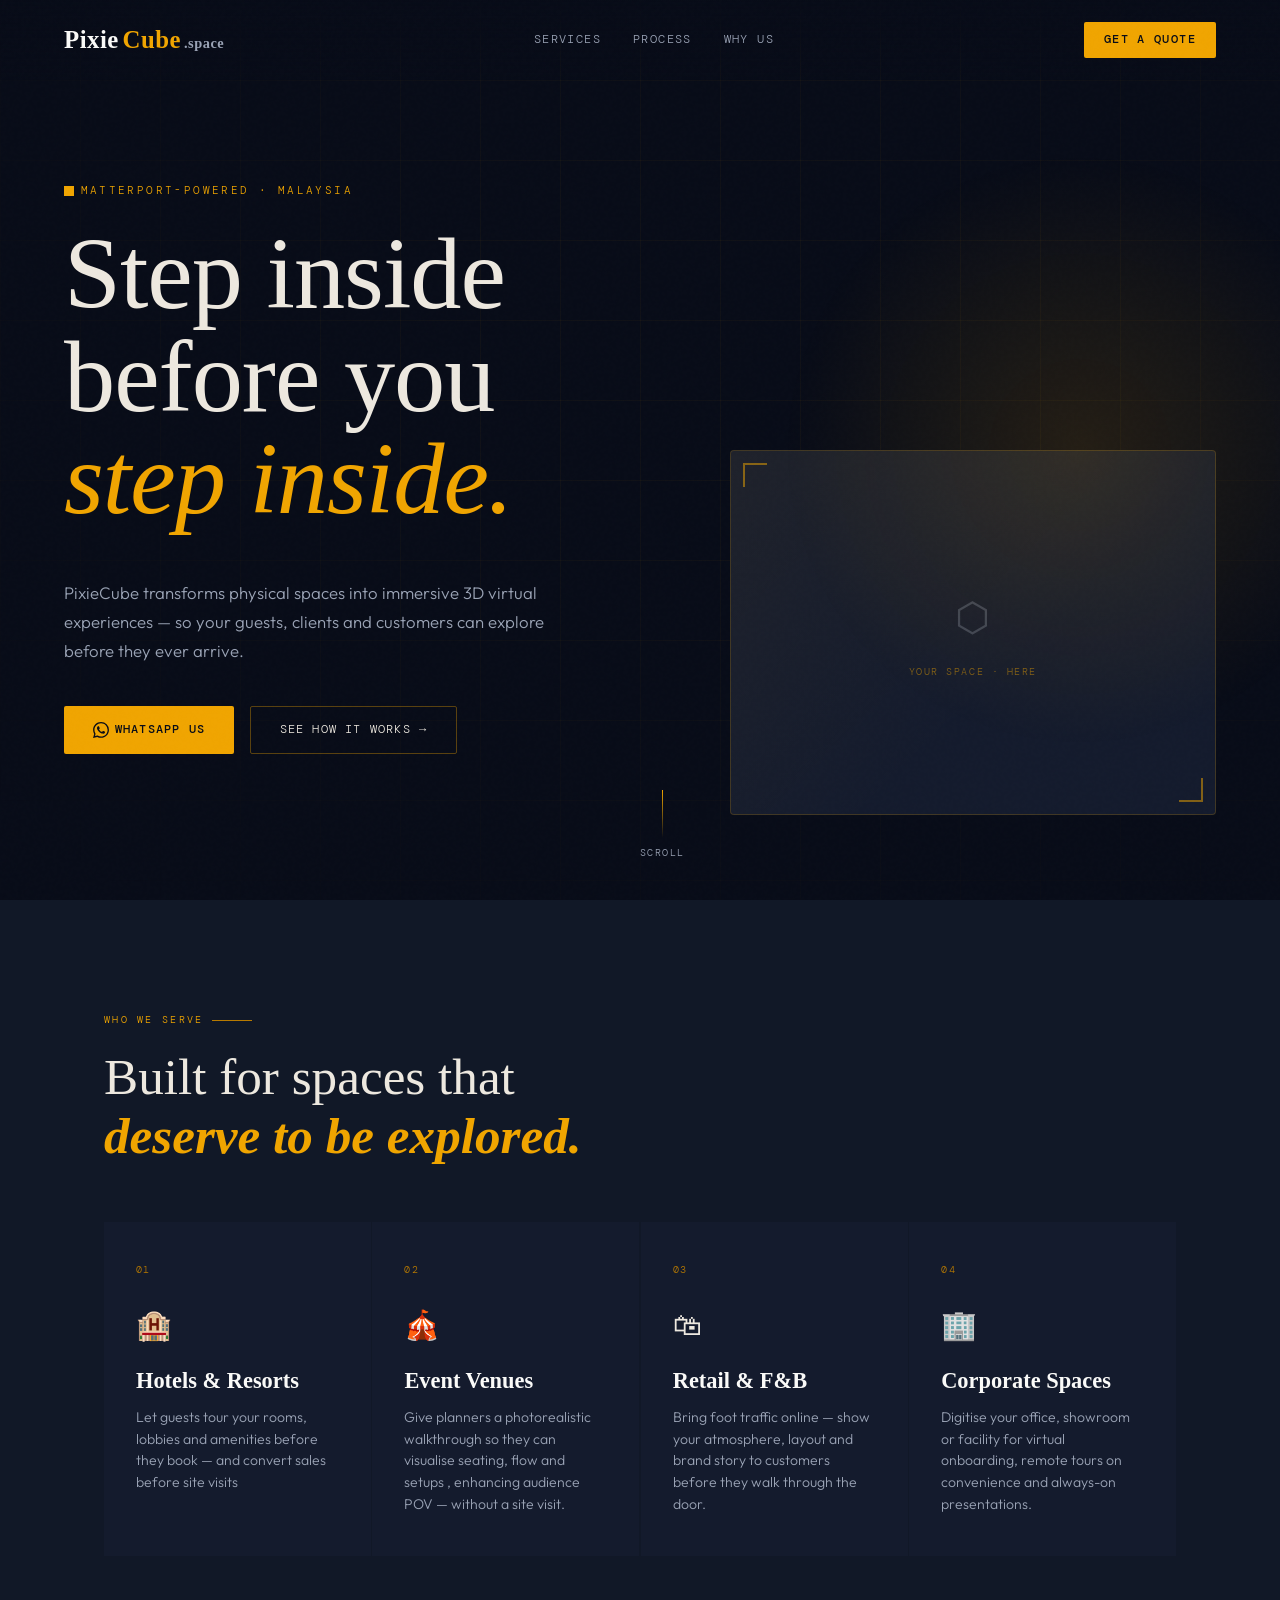
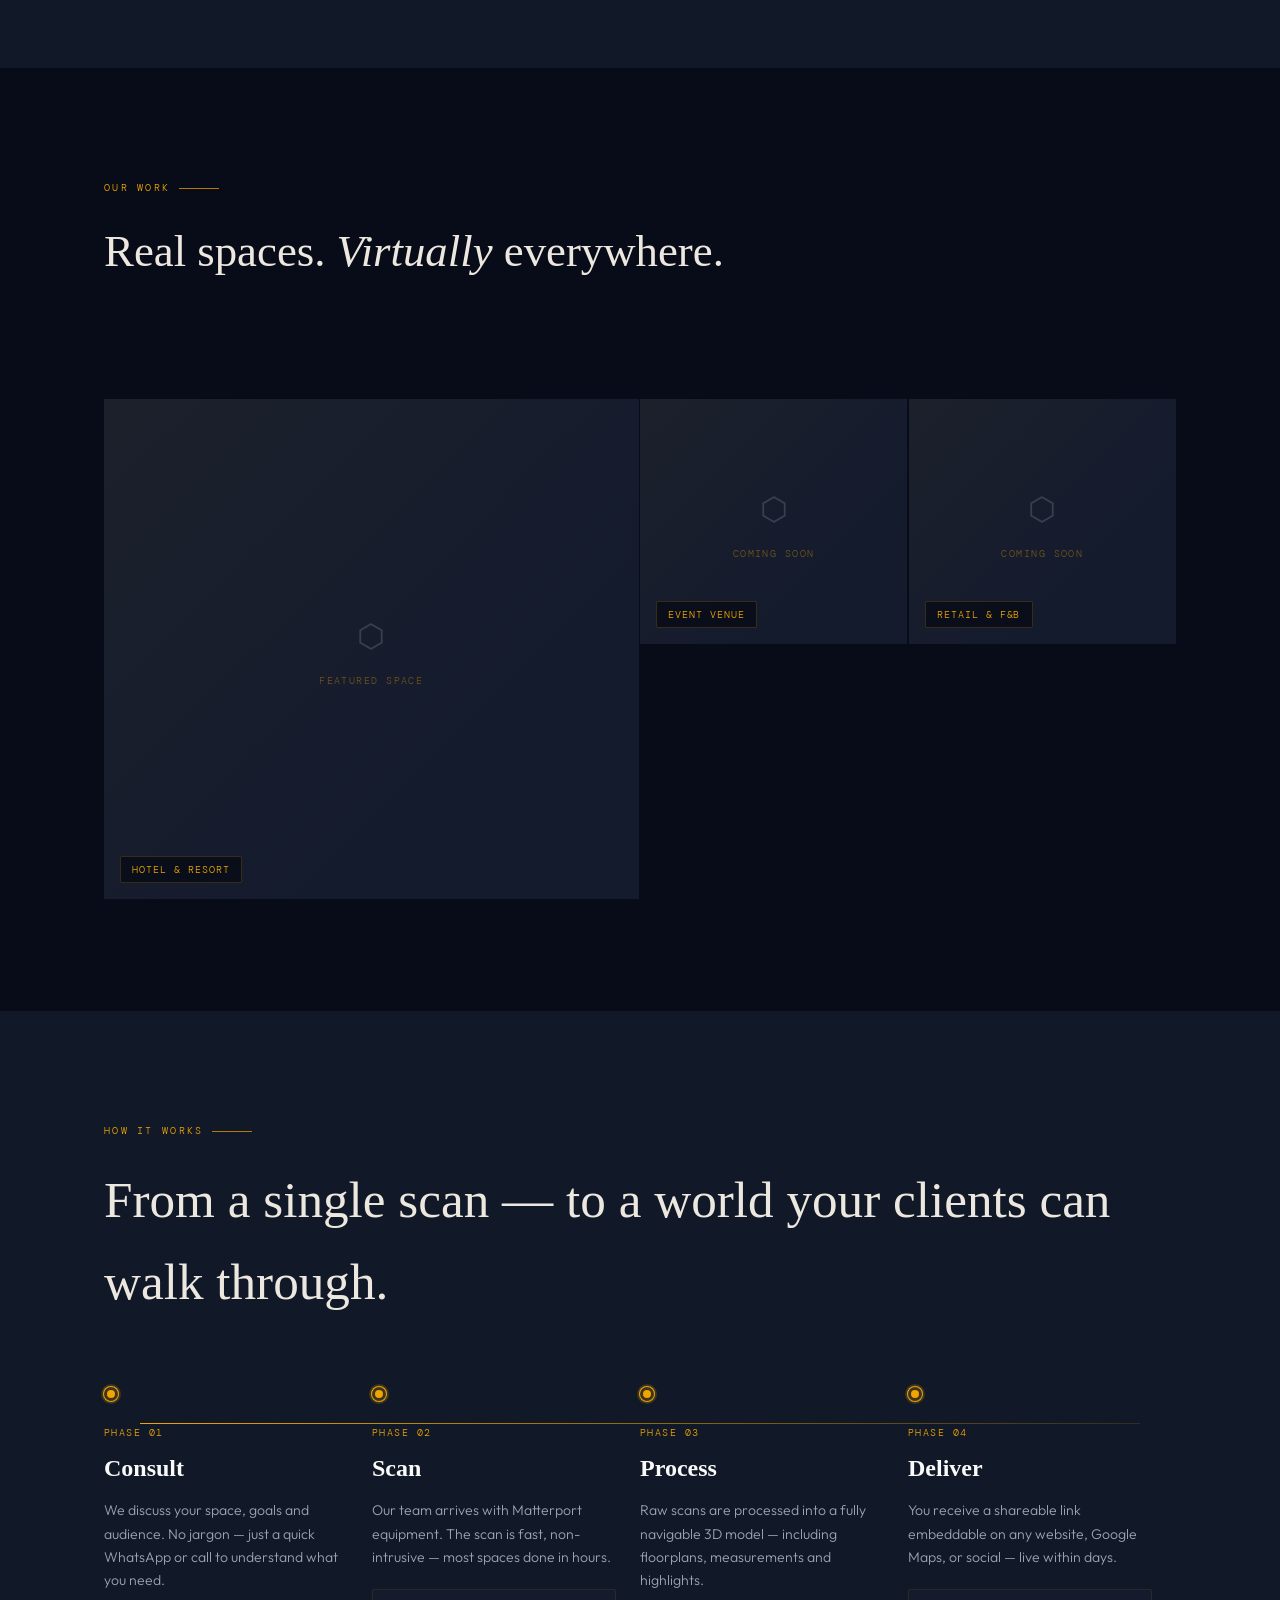
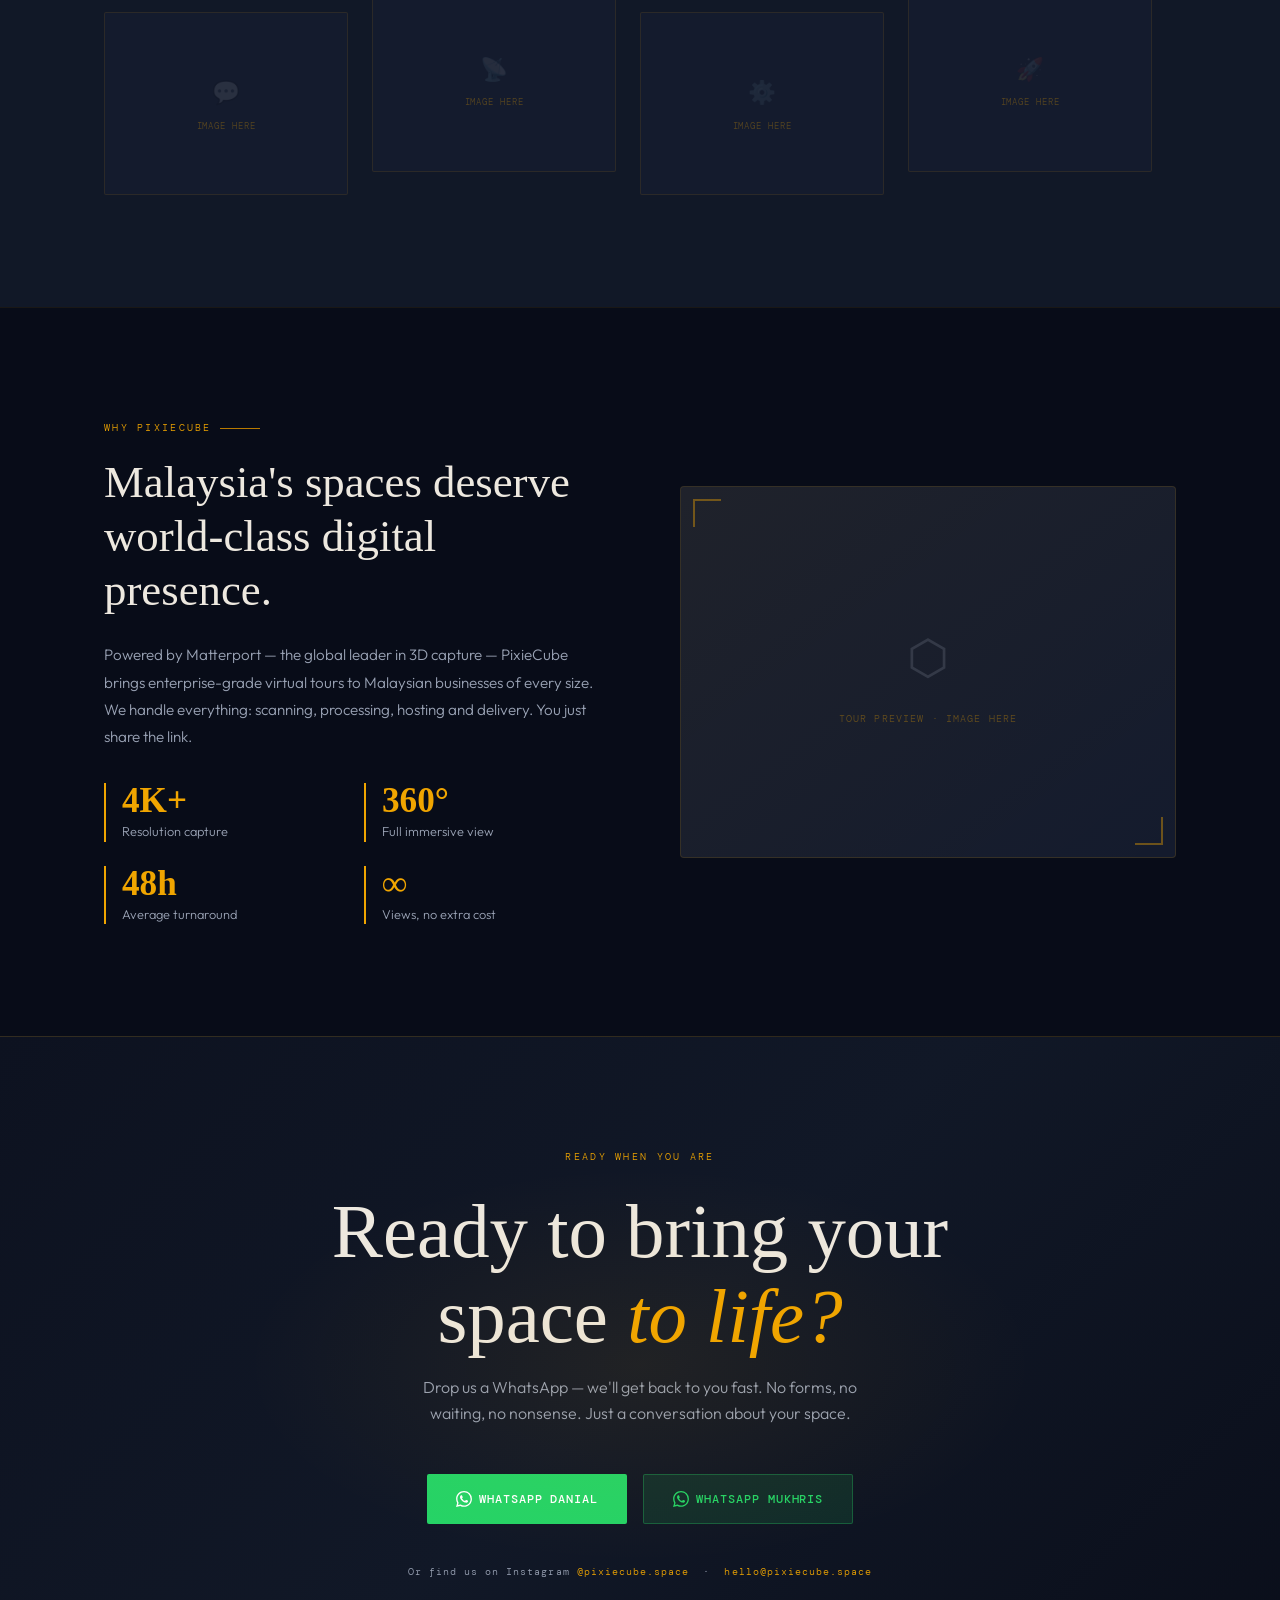
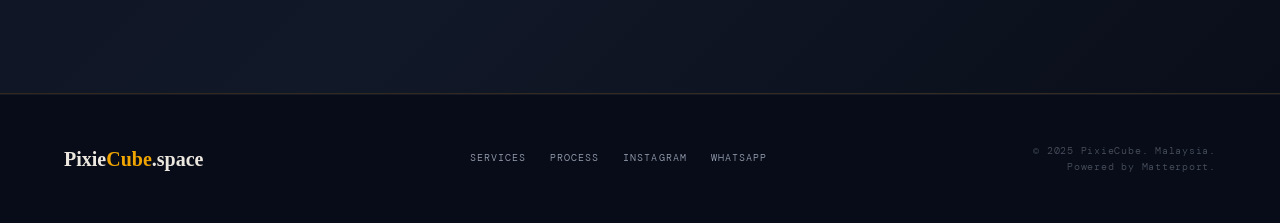
==== index.html @ c03a4491 "Update index.html" ====
<!DOCTYPE html>
<html lang="en">
<head>
  <meta charset="UTF-8" />
  <meta name="viewport" content="width=device-width, initial-scale=1.0" />
  <title>PixieCube — Immersive 3D Virtual Tours Malaysia</title>
  <meta name="description" content="PixieCube brings your space to life with Matterport-powered 3D virtual tours in Malaysia. Serving hotels, event venues, retail, F&B and corporate spaces. Book a scan today." />
  <meta name="keywords" content="3D virtual tour Malaysia, Matterport Malaysia, virtual tour Kuala Lumpur, hotel virtual tour Malaysia, 360 virtual tour Malaysia, immersive space tour, event venue 3D walkthrough, Matterport scanning service Malaysia, digital twin Malaysia" />
  <meta property="og:title" content="PixieCube — Immersive 3D Virtual Tours Malaysia" />
  <meta property="og:description" content="Step inside before you step inside. Matterport-powered 3D virtual tours for hotels, venues, retail and corporate spaces across Malaysia." />
  <meta property="og:url" content="https://www.pixiecube.space" />
  <meta property="og:type" content="website" />
  <link rel="canonical" href="https://www.pixiecube.space" />

  <link rel="preconnect" href="https://fonts.googleapis.com" />
  <link rel="preconnect" href="https://fonts.gstatic.com" crossorigin />
  <link href="https://fonts.googleapis.com/css2?family=Cormorant+Garant:ital,wght@0,300;0,400;0,600;1,300;1,400&family=DM+Mono:wght@300;400;500&family=Outfit:wght@300;400;500;600&display=swap" rel="stylesheet" />

  <style>
    /* ── TOKENS ─────────────────────────────────────────────────── */
    :root {
      --navy:      #080C18;
      --navy-mid:  #111827;
      --navy-card: #141B2D;
      --navy-edge: #1C2640;
      --amber:     #F0A500;
      --amber-dim: #B87A00;
      --amber-glow:#F0A50033;
      --cream:     #EDE8DF;
      --mist:      #9AA3B5;
      --white:     #FAFAF8;

      --ff-display: 'Cormorant Garant', Georgia, serif;
      --ff-mono:    'DM Mono', 'Courier New', monospace;
      --ff-body:    'Outfit', sans-serif;

      --ease-out-expo: cubic-bezier(0.16, 1, 0.3, 1);
    }

    /* ── RESET ───────────────────────────────────────────────────── */
    *, *::before, *::after { box-sizing: border-box; margin: 0; padding: 0; }
    html { scroll-behavior: smooth; }
    body {
      background: var(--navy);
      color: var(--cream);
      font-family: var(--ff-body);
      font-weight: 300;
      line-height: 1.6;
      overflow-x: hidden;
    }
    a { color: inherit; text-decoration: none; }
    img { display: block; max-width: 100%; }

    /* ── NOISE TEXTURE OVERLAY ───────────────────────────────────── */
    body::before {
      content: '';
      position: fixed;
      inset: 0;
      background-image: url("data:image/svg+xml,%3Csvg viewBox='0 0 256 256' xmlns='http://www.w3.org/2000/svg'%3E%3Cfilter id='noise'%3E%3CfeTurbulence type='fractalNoise' baseFrequency='0.9' numOctaves='4' stitchTiles='stitch'/%3E%3C/filter%3E%3Crect width='100%25' height='100%25' filter='url(%23noise)' opacity='0.03'/%3E%3C/svg%3E");
      pointer-events: none;
      z-index: 1000;
      opacity: 0.4;
    }

    /* ── NAV ─────────────────────────────────────────────────────── */
    nav {
      position: fixed;
      top: 0; left: 0; right: 0;
      z-index: 900;
      display: flex;
      align-items: center;
      justify-content: space-between;
      padding: 1.25rem 5vw;
      background: linear-gradient(to bottom, rgba(8,12,24,0.95) 0%, rgba(8,12,24,0) 100%);
      backdrop-filter: blur(0px);
      animation: navSlide 0.8s var(--ease-out-expo) both;
    }
    @keyframes navSlide {
      from { opacity: 0; transform: translateY(-16px); }
      to   { opacity: 1; transform: translateY(0); }
    }

    .logo {
      display: flex;
      align-items: baseline;
      gap: 0.15em;
      font-family: var(--ff-display);
      font-size: 1.55rem;
      font-weight: 600;
      letter-spacing: 0.02em;
    }
    .logo-pixie { color: var(--white); }
    .logo-cube  { color: var(--amber); }
    .logo-dot   { color: var(--mist); font-size: 0.9rem; margin-left: -0.05em; }

    .nav-links {
      display: flex;
      gap: 2rem;
      list-style: none;
      font-family: var(--ff-mono);
      font-size: 0.72rem;
      letter-spacing: 0.12em;
      text-transform: uppercase;
      color: var(--mist);
    }
    .nav-links a:hover { color: var(--amber); transition: color 0.2s; }
    .nav-cta {
      font-family: var(--ff-mono);
      font-size: 0.72rem;
      letter-spacing: 0.12em;
      text-transform: uppercase;
      background: var(--amber);
      color: var(--navy);
      padding: 0.55rem 1.25rem;
      border-radius: 2px;
      font-weight: 500;
      transition: background 0.2s, transform 0.15s;
    }
    .nav-cta:hover { background: var(--white); transform: translateY(-1px); }

    /* ── HERO ────────────────────────────────────────────────────── */
    .hero {
      min-height: 100svh;
      display: flex;
      flex-direction: column;
      justify-content: center;
      align-items: flex-start;
      padding: 12vh 5vw 8vh;
      position: relative;
      overflow: hidden;
    }

    /* geometric grid background */
    .hero::before {
      content: '';
      position: absolute;
      inset: 0;
      background-image:
        linear-gradient(rgba(240,165,0,0.04) 1px, transparent 1px),
        linear-gradient(90deg, rgba(240,165,0,0.04) 1px, transparent 1px);
      background-size: 80px 80px;
      mask-image: radial-gradient(ellipse 80% 80% at 60% 40%, black 30%, transparent 100%);
    }

    /* glowing orb */
    .hero::after {
      content: '';
      position: absolute;
      width: 600px; height: 600px;
      right: -100px; top: 50%;
      transform: translateY(-50%);
      background: radial-gradient(circle, rgba(240,165,0,0.12) 0%, transparent 70%);
      pointer-events: none;
    }

    .hero-eyebrow {
      font-family: var(--ff-mono);
      font-size: 0.68rem;
      letter-spacing: 0.22em;
      text-transform: uppercase;
      color: var(--amber);
      margin-bottom: 1.5rem;
      animation: fadeUp 0.9s 0.1s var(--ease-out-expo) both;
    }

    /* 3D rotating cube accent beside eyebrow */
    .cube-icon {
      display: inline-block;
      width: 10px; height: 10px;
      background: var(--amber);
      margin-right: 0.6em;
      animation: cubeRotate 6s linear infinite;
      transform-style: preserve-3d;
      vertical-align: middle;
    }
    @keyframes cubeRotate {
      0%   { transform: rotate(0deg) skew(0deg); }
      25%  { transform: rotate(90deg) skew(5deg); }
      50%  { transform: rotate(180deg) skew(0deg); }
      75%  { transform: rotate(270deg) skew(-5deg); }
      100% { transform: rotate(360deg) skew(0deg); }
    }

    .hero-title {
      font-family: var(--ff-display);
      font-size: clamp(3.2rem, 8vw, 7.5rem);
      font-weight: 300;
      line-height: 1.0;
      letter-spacing: -0.01em;
      max-width: 12ch;
      margin-bottom: 0.15em;
    }
    .hero-title em {
      font-style: italic;
      color: var(--amber);
    }
    .hero-title .line1 { animation: fadeUp 0.9s 0.25s var(--ease-out-expo) both; }
    .hero-title .line2 { animation: fadeUp 0.9s 0.38s var(--ease-out-expo) both; }
    .hero-title .line3 { animation: fadeUp 0.9s 0.5s  var(--ease-out-expo) both; }

    .hero-sub {
      margin-top: 2rem;
      max-width: 480px;
      font-size: 1.05rem;
      color: var(--mist);
      line-height: 1.75;
      animation: fadeUp 0.9s 0.65s var(--ease-out-expo) both;
    }

    .hero-actions {
      margin-top: 2.5rem;
      display: flex;
      gap: 1rem;
      flex-wrap: wrap;
      animation: fadeUp 0.9s 0.8s var(--ease-out-expo) both;
    }

    .btn-primary {
      display: inline-flex;
      align-items: center;
      gap: 0.5em;
      background: var(--amber);
      color: var(--navy);
      font-family: var(--ff-mono);
      font-size: 0.75rem;
      letter-spacing: 0.1em;
      text-transform: uppercase;
      font-weight: 500;
      padding: 0.85rem 1.8rem;
      border-radius: 2px;
      transition: background 0.2s, transform 0.15s, box-shadow 0.2s;
    }
    .btn-primary:hover {
      background: var(--white);
      transform: translateY(-2px);
      box-shadow: 0 8px 24px rgba(240,165,0,0.25);
    }

    .btn-ghost {
      display: inline-flex;
      align-items: center;
      gap: 0.5em;
      border: 1px solid rgba(240,165,0,0.35);
      color: var(--cream);
      font-family: var(--ff-mono);
      font-size: 0.75rem;
      letter-spacing: 0.1em;
      text-transform: uppercase;
      padding: 0.85rem 1.8rem;
      border-radius: 2px;
      transition: border-color 0.2s, color 0.2s, transform 0.15s;
    }
    .btn-ghost:hover {
      border-color: var(--amber);
      color: var(--amber);
      transform: translateY(-2px);
    }

    .hero-scroll-hint {
      position: absolute;
      bottom: 2.5rem; left: 50%;
      transform: translateX(-50%);
      display: flex;
      flex-direction: column;
      align-items: center;
      gap: 0.4rem;
      font-family: var(--ff-mono);
      font-size: 0.6rem;
      letter-spacing: 0.15em;
      text-transform: uppercase;
      color: var(--mist);
      animation: fadeUp 0.9s 1.2s var(--ease-out-expo) both;
    }
    .scroll-line {
      width: 1px;
      height: 48px;
      background: linear-gradient(to bottom, var(--amber), transparent);
      animation: scrollPulse 2s 1.5s ease-in-out infinite;
    }
    @keyframes scrollPulse {
      0%, 100% { opacity: 0.4; transform: scaleY(1); }
      50%       { opacity: 1;   transform: scaleY(0.6); }
    }

    @keyframes fadeUp {
      from { opacity: 0; transform: translateY(24px); }
      to   { opacity: 1; transform: translateY(0); }
    }

    /* ── IMAGE PLACEHOLDER BLOCK ─────────────────────────────────── */
    .hero-visual {
      position: absolute;
      right: 5vw;
      top: 50%;
      transform: translateY(-50%);
      width: clamp(280px, 38vw, 560px);
      aspect-ratio: 4/3;
      animation: fadeUp 1s 0.6s var(--ease-out-expo) both;
    }
    .img-frame {
      width: 100%;
      height: 100%;
      border: 1px solid rgba(240,165,0,0.2);
      border-radius: 4px;
      background: var(--navy-card);
      display: flex;
      flex-direction: column;
      align-items: center;
      justify-content: center;
      gap: 1rem;
      color: var(--mist);
      position: relative;
      overflow: hidden;
    }
    .img-frame::before {
      content: '';
      position: absolute;
      inset: 0;
      background: linear-gradient(135deg, rgba(240,165,0,0.05) 0%, transparent 60%);
    }
    .img-frame-label {
      font-family: var(--ff-mono);
      font-size: 0.65rem;
      letter-spacing: 0.15em;
      text-transform: uppercase;
      color: rgba(240,165,0,0.5);
    }
    .img-frame-icon {
      font-size: 2.5rem;
      opacity: 0.3;
    }
    /* animated corner brackets */
    .img-frame::after {
      content: '';
      position: absolute;
      top: 12px; left: 12px;
      width: 24px; height: 24px;
      border-top: 2px solid var(--amber);
      border-left: 2px solid var(--amber);
      opacity: 0.5;
    }
    .img-frame-br {
      position: absolute;
      bottom: 12px; right: 12px;
      width: 24px; height: 24px;
      border-bottom: 2px solid var(--amber);
      border-right: 2px solid var(--amber);
      opacity: 0.5;
    }

    /* ── SECTION SHARED ──────────────────────────────────────────── */
    section { position: relative; }
    .section-inner {
      max-width: 1200px;
      margin: 0 auto;
      padding: 7rem 5vw;
    }
    .eyebrow {
      font-family: var(--ff-mono);
      font-size: 0.65rem;
      letter-spacing: 0.22em;
      text-transform: uppercase;
      color: var(--amber);
      margin-bottom: 1.2rem;
      display: flex;
      align-items: center;
      gap: 0.8em;
    }
    .eyebrow::after {
      content: '';
      display: block;
      width: 40px;
      height: 1px;
      background: var(--amber-dim);
    }

    /* ── WHO WE SERVE ────────────────────────────────────────────── */
    .serve { background: var(--navy-mid); }
    .serve-title {
      font-family: var(--ff-display);
      font-size: clamp(2rem, 4vw, 3.5rem);
      font-weight: 300;
      line-height: 1.15;
      max-width: 22ch;
      margin-bottom: 3.5rem;
    }
    .serve-title strong {
      font-weight: 600;
      font-style: italic;
      color: var(--amber);
    }

    .serve-grid {
      display: grid;
      grid-template-columns: repeat(auto-fit, minmax(240px, 1fr));
      gap: 1.5px;
    }

    .serve-card {
      background: var(--navy-card);
      padding: 2.5rem 2rem;
      position: relative;
      overflow: hidden;
      transition: background 0.3s;
      cursor: default;
    }
    .serve-card::before {
      content: '';
      position: absolute;
      inset: 0;
      background: linear-gradient(135deg, rgba(240,165,0,0.06) 0%, transparent 50%);
      opacity: 0;
      transition: opacity 0.3s;
    }
    .serve-card:hover::before { opacity: 1; }
    .serve-card:hover { background: var(--navy-edge); }

    /* amber left border on hover */
    .serve-card::after {
      content: '';
      position: absolute;
      top: 0; left: 0;
      width: 2px; height: 0;
      background: var(--amber);
      transition: height 0.4s var(--ease-out-expo);
    }
    .serve-card:hover::after { height: 100%; }

    .serve-card-num {
      font-family: var(--ff-mono);
      font-size: 0.6rem;
      letter-spacing: 0.15em;
      color: var(--amber-dim);
      margin-bottom: 1.5rem;
    }
    .serve-card-icon {
      font-size: 1.8rem;
      margin-bottom: 1rem;
      display: block;
    }
    .serve-card-title {
      font-family: var(--ff-display);
      font-size: 1.4rem;
      font-weight: 600;
      color: var(--white);
      margin-bottom: 0.5rem;
    }
    .serve-card-line {
      font-size: 0.88rem;
      color: var(--mist);
      line-height: 1.55;
    }

    /* ── IMAGE SHOWCASE STRIP ────────────────────────────────────── */
    .showcase {
      background: var(--navy);
      overflow: hidden;
    }
    .showcase .section-inner { padding-bottom: 4rem; }
    .showcase-title {
      font-family: var(--ff-display);
      font-size: clamp(1.8rem, 3.5vw, 3rem);
      font-weight: 300;
      max-width: 28ch;
      margin-bottom: 3rem;
    }
    .showcase-grid {
      display: grid;
      grid-template-columns: 2fr 1fr 1fr;
      grid-template-rows: auto auto;
      gap: 1.5px;
    }
    .showcase-cell {
      background: var(--navy-card);
      position: relative;
      overflow: hidden;
    }
    .showcase-cell:first-child {
      grid-row: span 2;
      min-height: 500px;
    }
    .showcase-cell:not(:first-child) {
      min-height: 245px;
    }
    .showcase-img-placeholder {
      width: 100%; height: 100%;
      display: flex;
      flex-direction: column;
      align-items: center;
      justify-content: center;
      gap: 0.75rem;
      color: var(--mist);
      position: relative;
    }
    .showcase-img-placeholder::before {
      content: '';
      position: absolute;
      inset: 0;
      background: linear-gradient(135deg, rgba(240,165,0,0.04) 0%, transparent 70%);
    }
    .sip-icon { font-size: 2rem; opacity: 0.25; }
    .sip-label {
      font-family: var(--ff-mono);
      font-size: 0.6rem;
      letter-spacing: 0.15em;
      text-transform: uppercase;
      color: rgba(240,165,0,0.4);
    }
    .sip-badge {
      position: absolute;
      bottom: 1rem; left: 1rem;
      background: rgba(8,12,24,0.85);
      border: 1px solid rgba(240,165,0,0.2);
      padding: 0.3rem 0.7rem;
      font-family: var(--ff-mono);
      font-size: 0.6rem;
      letter-spacing: 0.1em;
      text-transform: uppercase;
      color: var(--amber);
      border-radius: 2px;
    }

    /* ── PROCESS ─────────────────────────────────────────────────── */
    .process { background: var(--navy-mid); }
    .process-title {
      font-family: var(--ff-display);
      font-size: clamp(2rem, 4vw, 3.2rem);
      font-weight: 300;
      margin-bottom: 4rem;
    }

    .process-track {
      position: relative;
      display: grid;
      grid-template-columns: repeat(4, 1fr);
      gap: 0;
    }

    /* connecting line */
    .process-track::before {
      content: '';
      position: absolute;
      top: 36px; left: 36px;
      right: 36px;
      height: 1px;
      background: linear-gradient(to right, var(--amber), rgba(240,165,0,0.15));
    }

    .process-step {
      padding: 0 1.5rem 0 0;
      position: relative;
    }

    .step-dot {
      width: 14px; height: 14px;
      border-radius: 50%;
      background: var(--amber);
      border: 3px solid var(--navy-mid);
      box-shadow: 0 0 0 1px var(--amber);
      margin-bottom: 1.5rem;
      position: relative;
      z-index: 2;
    }
    .step-dot::after {
      content: '';
      position: absolute;
      inset: -6px;
      border-radius: 50%;
      background: var(--amber-glow);
      animation: dotPulse 3s ease-in-out infinite;
    }
    @keyframes dotPulse {
      0%, 100% { transform: scale(1); opacity: 0.6; }
      50%       { transform: scale(1.5); opacity: 0; }
    }

    /* stagger the pulse */
    .process-step:nth-child(2) .step-dot::after { animation-delay: 0.75s; }
    .process-step:nth-child(3) .step-dot::after { animation-delay: 1.5s; }
    .process-step:nth-child(4) .step-dot::after { animation-delay: 2.25s; }

    .step-phase {
      font-family: var(--ff-mono);
      font-size: 0.62rem;
      letter-spacing: 0.15em;
      text-transform: uppercase;
      color: var(--amber);
      margin-bottom: 0.5rem;
    }
    .step-name {
      font-family: var(--ff-display);
      font-size: 1.5rem;
      font-weight: 600;
      color: var(--white);
      margin-bottom: 0.75rem;
    }
    .step-desc {
      font-size: 0.88rem;
      color: var(--mist);
      line-height: 1.65;
    }
    .step-img {
      margin-top: 1.25rem;
      aspect-ratio: 4/3;
      background: var(--navy-card);
      border: 1px solid rgba(240,165,0,0.1);
      border-radius: 2px;
      display: flex;
      align-items: center;
      justify-content: center;
      flex-direction: column;
      gap: 0.5rem;
      color: rgba(240,165,0,0.3);
      font-family: var(--ff-mono);
      font-size: 0.55rem;
      letter-spacing: 0.1em;
      text-transform: uppercase;
    }

    /* ── WHY MATTERPORT ──────────────────────────────────────────── */
    .why {
      background: var(--navy);
      border-top: 1px solid rgba(240,165,0,0.08);
    }
    .why-grid {
      display: grid;
      grid-template-columns: 1fr 1fr;
      gap: 5rem;
      align-items: center;
    }
    .why-copy {}
    .why-title {
      font-family: var(--ff-display);
      font-size: clamp(1.8rem, 3.5vw, 3rem);
      font-weight: 300;
      line-height: 1.2;
      margin-bottom: 1.5rem;
    }
    .why-body {
      color: var(--mist);
      font-size: 0.95rem;
      line-height: 1.8;
      margin-bottom: 2rem;
    }
    .why-stats {
      display: grid;
      grid-template-columns: 1fr 1fr;
      gap: 1.5rem;
    }
    .stat-card {
      border-left: 2px solid var(--amber);
      padding-left: 1rem;
    }
    .stat-num {
      font-family: var(--ff-display);
      font-size: 2.2rem;
      font-weight: 600;
      color: var(--amber);
      line-height: 1;
    }
    .stat-label {
      font-size: 0.8rem;
      color: var(--mist);
      margin-top: 0.2rem;
    }

    .why-visual {
      aspect-ratio: 4/3;
      background: var(--navy-card);
      border: 1px solid rgba(240,165,0,0.15);
      border-radius: 4px;
      display: flex;
      flex-direction: column;
      align-items: center;
      justify-content: center;
      gap: 1rem;
      color: var(--mist);
      position: relative;
      overflow: hidden;
    }
    .why-visual::before {
      content: '';
      position: absolute;
      inset: 0;
      background: linear-gradient(to bottom right, rgba(240,165,0,0.05), transparent);
    }
    .why-frame-tl, .why-frame-br {
      position: absolute;
      width: 28px; height: 28px;
    }
    .why-frame-tl {
      top: 12px; left: 12px;
      border-top: 2px solid rgba(240,165,0,0.4);
      border-left: 2px solid rgba(240,165,0,0.4);
    }
    .why-frame-br {
      bottom: 12px; right: 12px;
      border-bottom: 2px solid rgba(240,165,0,0.4);
      border-right: 2px solid rgba(240,165,0,0.4);
    }

    /* ── CTA BAND ────────────────────────────────────────────────── */
    .cta-band {
      background: linear-gradient(135deg, #0D1220 0%, #111827 50%, #0A0E1A 100%);
      border-top: 1px solid rgba(240,165,0,0.15);
      border-bottom: 1px solid rgba(240,165,0,0.15);
      position: relative;
      overflow: hidden;
    }
    .cta-band::before {
      content: '';
      position: absolute;
      top: 50%; left: 50%;
      transform: translate(-50%, -50%);
      width: 800px; height: 400px;
      background: radial-gradient(ellipse, rgba(240,165,0,0.07) 0%, transparent 70%);
    }
    .cta-band .section-inner {
      display: flex;
      flex-direction: column;
      align-items: center;
      text-align: center;
      padding: 7rem 5vw;
    }
    .cta-eyebrow {
      font-family: var(--ff-mono);
      font-size: 0.65rem;
      letter-spacing: 0.22em;
      text-transform: uppercase;
      color: var(--amber);
      margin-bottom: 1.5rem;
    }
    .cta-title {
      font-family: var(--ff-display);
      font-size: clamp(2.5rem, 6vw, 5.5rem);
      font-weight: 300;
      line-height: 1.1;
      max-width: 18ch;
      margin-bottom: 1rem;
    }
    .cta-title em {
      font-style: italic;
      color: var(--amber);
    }
    .cta-sub {
      color: var(--mist);
      font-size: 1rem;
      margin-bottom: 3rem;
      max-width: 44ch;
    }
    .cta-actions {
      display: flex;
      gap: 1rem;
      flex-wrap: wrap;
      justify-content: center;
      margin-bottom: 2.5rem;
    }
    .btn-wa {
      display: inline-flex;
      align-items: center;
      gap: 0.6em;
      background: #25D366;
      color: #fff;
      font-family: var(--ff-mono);
      font-size: 0.75rem;
      letter-spacing: 0.08em;
      text-transform: uppercase;
      font-weight: 500;
      padding: 0.9rem 1.8rem;
      border-radius: 2px;
      transition: background 0.2s, transform 0.15s, box-shadow 0.2s;
    }
    .btn-wa:hover {
      background: #1ebe5b;
      transform: translateY(-2px);
      box-shadow: 0 8px 24px rgba(37,211,102,0.25);
    }
    .btn-wa-secondary {
      background: rgba(37,211,102,0.12);
      color: #25D366;
      border: 1px solid rgba(37,211,102,0.3);
    }
    .btn-wa-secondary:hover {
      background: rgba(37,211,102,0.2);
      box-shadow: 0 8px 24px rgba(37,211,102,0.12);
    }
    .wa-icon {
      width: 16px; height: 16px;
      flex-shrink: 0;
    }

    .cta-alt {
      font-family: var(--ff-mono);
      font-size: 0.65rem;
      letter-spacing: 0.1em;
      color: var(--mist);
    }
    .cta-alt a { color: var(--amber); transition: color 0.2s; }
    .cta-alt a:hover { color: var(--white); }

    /* ── FOOTER ──────────────────────────────────────────────────── */
    footer {
      background: var(--navy);
      padding: 3rem 5vw;
      border-top: 1px solid rgba(255,255,255,0.06);
    }
    .footer-inner {
      max-width: 1200px;
      margin: 0 auto;
      display: flex;
      align-items: center;
      justify-content: space-between;
      gap: 2rem;
      flex-wrap: wrap;
    }
    .footer-logo {
      font-family: var(--ff-display);
      font-size: 1.25rem;
      font-weight: 600;
    }
    .footer-logo span { color: var(--amber); }
    .footer-links {
      display: flex;
      gap: 1.5rem;
      list-style: none;
      font-family: var(--ff-mono);
      font-size: 0.65rem;
      letter-spacing: 0.1em;
      text-transform: uppercase;
      color: var(--mist);
    }
    .footer-links a:hover { color: var(--amber); transition: color 0.2s; }
    .footer-legal {
      font-family: var(--ff-mono);
      font-size: 0.6rem;
      letter-spacing: 0.08em;
      color: rgba(154,163,181,0.45);
      text-align: right;
    }

    /* ── MOBILE ──────────────────────────────────────────────────── */
    @media (max-width: 900px) {
      .hero-visual { display: none; }
      .nav-links   { display: none; }
      .process-track {
        grid-template-columns: 1fr 1fr;
        grid-template-rows: auto auto;
      }
      .process-track::before { display: none; }
      .why-grid { grid-template-columns: 1fr; gap: 3rem; }
      .why-visual { display: none; }
      .showcase-grid {
        grid-template-columns: 1fr;
      }
      .showcase-cell:first-child { min-height: 280px; grid-row: span 1; }
      .showcase-cell:not(:first-child) { min-height: 200px; }
    }

    @media (max-width: 600px) {
      .process-track { grid-template-columns: 1fr; }
      .cta-title { font-size: 2.4rem; }
      .hero-title { font-size: 3rem; }
      .nav-cta { display: none; }
      .footer-legal { text-align: left; }
    }

    /* ── REDUCED MOTION ──────────────────────────────────────────── */
    @media (prefers-reduced-motion: reduce) {
      *, *::before, *::after { animation: none !important; transition: none !important; }
    }
  </style>
</head>
<body>

  <!-- NAV -->
  <nav aria-label="Main navigation">
    <div class="logo">
      <span class="logo-pixie">Pixie</span><span class="logo-cube">Cube</span><span class="logo-dot">.space</span>
    </div>
    <ul class="nav-links">
      <li><a href="#serve">Services</a></li>
      <li><a href="#process">Process</a></li>
      <li><a href="#why">Why Us</a></li>
    </ul>
    <a href="https://wa.me/60145845034" target="_blank" rel="noopener" class="nav-cta">Get a Quote</a>
  </nav>

  <!-- HERO -->
  <section class="hero" aria-label="Hero">
    <p class="hero-eyebrow"><span class="cube-icon" aria-hidden="true"></span>Matterport-Powered · Malaysia</p>
    <h1 class="hero-title">
      <span class="line1">Step inside</span>
      <span class="line2">before you</span>
      <span class="line3"><em>step inside.</em></span>
    </h1>
    <p class="hero-sub">
      PixieCube transforms physical spaces into immersive 3D virtual experiences — so your guests, clients and customers can explore before they ever arrive.
    </p>
    <div class="hero-actions">
      <a href="https://wa.me/60145845034" target="_blank" rel="noopener" class="btn-primary">
        <svg class="wa-icon" viewBox="0 0 24 24" fill="currentColor"><path d="M17.472 14.382c-.297-.149-1.758-.867-2.03-.967-.273-.099-.471-.148-.67.15-.197.297-.767.966-.94 1.164-.173.199-.347.223-.644.075-.297-.15-1.255-.463-2.39-1.475-.883-.788-1.48-1.761-1.653-2.059-.173-.297-.018-.458.13-.606.134-.133.298-.347.446-.52.149-.174.198-.298.298-.497.099-.198.05-.371-.025-.52-.075-.149-.669-1.612-.916-2.207-.242-.579-.487-.5-.669-.51-.173-.008-.371-.01-.57-.01-.198 0-.52.074-.792.372-.272.297-1.04 1.016-1.04 2.479 0 1.462 1.065 2.875 1.213 3.074.149.198 2.096 3.2 5.077 4.487.709.306 1.262.489 1.694.625.712.227 1.36.195 1.871.118.571-.085 1.758-.719 2.006-1.413.248-.694.248-1.289.173-1.413-.074-.124-.272-.198-.57-.347m-5.421 7.403h-.004a9.87 9.87 0 01-5.031-1.378l-.361-.214-3.741.982.998-3.648-.235-.374a9.86 9.86 0 01-1.51-5.26c.001-5.45 4.436-9.884 9.888-9.884 2.64 0 5.122 1.03 6.988 2.898a9.825 9.825 0 012.893 6.994c-.003 5.45-4.437 9.884-9.885 9.884m8.413-18.297A11.815 11.815 0 0012.05 0C5.495 0 .16 5.335.157 11.892c0 2.096.547 4.142 1.588 5.945L.057 24l6.305-1.654a11.882 11.882 0 005.683 1.448h.005c6.554 0 11.89-5.335 11.893-11.893a11.821 11.821 0 00-3.48-8.413z"/></svg>
        WhatsApp Us
      </a>
      <a href="#process" class="btn-ghost">See How It Works →</a>
    </div>

    <!-- Image placeholder — replace src with actual visual -->
    <div class="hero-visual" aria-label="3D tour preview">
      <div class="img-frame">
        <span class="img-frame-icon" aria-hidden="true">⬡</span>
        <span class="img-frame-label">Your space · here</span>
        <div class="img-frame-br" aria-hidden="true"></div>
      </div>
    </div>

    <div class="hero-scroll-hint" aria-hidden="true">
      <div class="scroll-line"></div>
      <span>scroll</span>
    </div>
  </section>

  <!-- WHO WE SERVE -->
  <section class="serve" id="serve" aria-labelledby="serve-heading">
    <div class="section-inner">
      <p class="eyebrow">Who we serve</p>
      <h2 class="serve-title" id="serve-heading">Built for spaces that <strong>deserve to be explored.</strong></h2>
      <div class="serve-grid" role="list">

        <article class="serve-card" role="listitem">
          <div class="serve-card-num">01</div>
          <span class="serve-card-icon" aria-hidden="true">🏨</span>
          <div class="serve-card-title">Hotels &amp; Resorts</div>
          <p class="serve-card-line">Let guests tour your rooms, lobbies and amenities before they book — and convert sales before site visits</p>
        </article>

        <article class="serve-card" role="listitem">
          <div class="serve-card-num">02</div>
          <span class="serve-card-icon" aria-hidden="true">🎪</span>
          <div class="serve-card-title">Event Venues</div>
          <p class="serve-card-line">Give planners a photorealistic walkthrough so they can visualise seating, flow and setups , enhancing audience POV  — without a site visit.</p>
        </article>

        <article class="serve-card" role="listitem">
          <div class="serve-card-num">03</div>
          <span class="serve-card-icon" aria-hidden="true">🛍</span>
          <div class="serve-card-title">Retail &amp; F&amp;B</div>
          <p class="serve-card-line">Bring foot traffic online — show your atmosphere, layout and brand story to customers before they walk through the door.</p>
        </article>

        <article class="serve-card" role="listitem">
          <div class="serve-card-num">04</div>
          <span class="serve-card-icon" aria-hidden="true">🏢</span>
          <div class="serve-card-title">Corporate Spaces</div>
          <p class="serve-card-line">Digitise your office, showroom or facility for virtual onboarding, remote tours on convenience and always-on presentations.</p>
        </article>

      </div>
    </div>
  </section>

  <!-- SHOWCASE IMAGE GRID -->
  <section class="showcase" aria-label="Portfolio preview">
    <div class="section-inner">
      <p class="eyebrow">Our work</p>
      <h2 class="showcase-title">Real spaces. <em>Virtually</em> everywhere.</h2>
    </div>
    <div class="showcase-grid" style="max-width:1200px; margin: 0 auto 7rem; padding: 0 5vw;">

      <!-- Replace each .showcase-img-placeholder with an <img> tag when ready -->
      <div class="showcase-cell">
        <div class="showcase-img-placeholder">
          <span class="sip-icon" aria-hidden="true">⬡</span>
          <span class="sip-label">Featured space</span>
          <span class="sip-badge">Hotel &amp; Resort</span>
        </div>
      </div>

      <div class="showcase-cell">
        <div class="showcase-img-placeholder">
          <span class="sip-icon" aria-hidden="true">⬡</span>
          <span class="sip-label">Coming soon</span>
          <span class="sip-badge">Event Venue</span>
        </div>
      </div>

      <div class="showcase-cell">
        <div class="showcase-img-placeholder">
          <span class="sip-icon" aria-hidden="true">⬡</span>
          <span class="sip-label">Coming soon</span>
          <span class="sip-badge">Retail &amp; F&amp;B</span>
        </div>
      </div>

    </div>
  </section>

  <!-- PROCESS -->
  <section class="process" id="process" aria-labelledby="process-heading">
    <div class="section-inner">
      <p class="eyebrow">How it works</p>
      <h2 class="process-title" id="process-heading">From a single scan — to a world your clients can walk through.</h2>

      <div class="process-track">

        <div class="process-step">
          <div class="step-dot" aria-hidden="true"></div>
          <div class="step-phase">Phase 01</div>
          <div class="step-name">Consult</div>
          <p class="step-desc">We discuss your space, goals and audience. No jargon — just a quick WhatsApp or call to understand what you need.</p>
          <div class="step-img" aria-label="Consultation illustration placeholder">
            <span style="font-size:1.4rem; opacity:0.3;" aria-hidden="true">💬</span>
            <span>image here</span>
          </div>
        </div>

        <div class="process-step">
          <div class="step-dot" aria-hidden="true"></div>
          <div class="step-phase">Phase 02</div>
          <div class="step-name">Scan</div>
          <p class="step-desc">Our team arrives with Matterport equipment. The scan is fast, non-intrusive — most spaces done in hours.</p>
          <div class="step-img" aria-label="Scanning illustration placeholder">
            <span style="font-size:1.4rem; opacity:0.3;" aria-hidden="true">📡</span>
            <span>image here</span>
          </div>
        </div>

        <div class="process-step">
          <div class="step-dot" aria-hidden="true"></div>
          <div class="step-phase">Phase 03</div>
          <div class="step-name">Process</div>
          <p class="step-desc">Raw scans are processed into a fully navigable 3D model — including floorplans, measurements and highlights.</p>
          <div class="step-img" aria-label="Processing illustration placeholder">
            <span style="font-size:1.4rem; opacity:0.3;" aria-hidden="true">⚙️</span>
            <span>image here</span>
          </div>
        </div>

        <div class="process-step">
          <div class="step-dot" aria-hidden="true"></div>
          <div class="step-phase">Phase 04</div>
          <div class="step-name">Deliver</div>
          <p class="step-desc">You receive a shareable link embeddable on any website, Google Maps, or social — live within days.</p>
          <div class="step-img" aria-label="Delivery illustration placeholder">
            <span style="font-size:1.4rem; opacity:0.3;" aria-hidden="true">🚀</span>
            <span>image here</span>
          </div>
        </div>

      </div>
    </div>
  </section>

  <!-- WHY US -->
  <section class="why" id="why" aria-labelledby="why-heading">
    <div class="section-inner">
      <div class="why-grid">
        <div class="why-copy">
          <p class="eyebrow">Why PixieCube</p>
          <h2 class="why-title" id="why-heading">Malaysia's spaces deserve world-class digital presence.</h2>
          <p class="why-body">
            Powered by Matterport — the global leader in 3D capture — PixieCube brings enterprise-grade virtual tours to Malaysian businesses of every size. We handle everything: scanning, processing, hosting and delivery. You just share the link.
          </p>
          <div class="why-stats">
            <div class="stat-card">
              <div class="stat-num">4K+</div>
              <div class="stat-label">Resolution capture</div>
            </div>
            <div class="stat-card">
              <div class="stat-num">360°</div>
              <div class="stat-label">Full immersive view</div>
            </div>
            <div class="stat-card">
              <div class="stat-num">48h</div>
              <div class="stat-label">Average turnaround</div>
            </div>
            <div class="stat-card">
              <div class="stat-num">∞</div>
              <div class="stat-label">Views, no extra cost</div>
            </div>
          </div>
        </div>

        <div class="why-visual" aria-label="Matterport tour visual placeholder">
          <div class="why-frame-tl" aria-hidden="true"></div>
          <span style="font-size:3rem; opacity:0.2;" aria-hidden="true">⬡</span>
          <span style="font-family:var(--ff-mono); font-size:0.6rem; letter-spacing:0.12em; text-transform:uppercase; color:rgba(240,165,0,0.35);">Tour preview · image here</span>
          <div class="why-frame-br" aria-hidden="true"></div>
        </div>
      </div>
    </div>
  </section>

  <!-- CTA BAND -->
  <section class="cta-band" aria-labelledby="cta-heading">
    <div class="section-inner">
      <p class="cta-eyebrow">Ready when you are</p>
      <h2 class="cta-title" id="cta-heading">Ready to bring your space <em>to life?</em></h2>
      <p class="cta-sub">Drop us a WhatsApp — we'll get back to you fast. No forms, no waiting, no nonsense. Just a conversation about your space.</p>

      <div class="cta-actions">
        <a href="https://wa.me/60145845034" target="_blank" rel="noopener" class="btn-wa" aria-label="WhatsApp Danial">
          <svg class="wa-icon" viewBox="0 0 24 24" fill="currentColor" aria-hidden="true"><path d="M17.472 14.382c-.297-.149-1.758-.867-2.03-.967-.273-.099-.471-.148-.67.15-.197.297-.767.966-.94 1.164-.173.199-.347.223-.644.075-.297-.15-1.255-.463-2.39-1.475-.883-.788-1.48-1.761-1.653-2.059-.173-.297-.018-.458.13-.606.134-.133.298-.347.446-.52.149-.174.198-.298.298-.497.099-.198.05-.371-.025-.52-.075-.149-.669-1.612-.916-2.207-.242-.579-.487-.5-.669-.51-.173-.008-.371-.01-.57-.01-.198 0-.52.074-.792.372-.272.297-1.04 1.016-1.04 2.479 0 1.462 1.065 2.875 1.213 3.074.149.198 2.096 3.2 5.077 4.487.709.306 1.262.489 1.694.625.712.227 1.36.195 1.871.118.571-.085 1.758-.719 2.006-1.413.248-.694.248-1.289.173-1.413-.074-.124-.272-.198-.57-.347m-5.421 7.403h-.004a9.87 9.87 0 01-5.031-1.378l-.361-.214-3.741.982.998-3.648-.235-.374a9.86 9.86 0 01-1.51-5.26c.001-5.45 4.436-9.884 9.888-9.884 2.64 0 5.122 1.03 6.988 2.898a9.825 9.825 0 012.893 6.994c-.003 5.45-4.437 9.884-9.885 9.884m8.413-18.297A11.815 11.815 0 0012.05 0C5.495 0 .16 5.335.157 11.892c0 2.096.547 4.142 1.588 5.945L.057 24l6.305-1.654a11.882 11.882 0 005.683 1.448h.005c6.554 0 11.89-5.335 11.893-11.893a11.821 11.821 0 00-3.48-8.413z"/></svg>
          WhatsApp Danial
        </a>
        <a href="https://wa.me/60122697923" target="_blank" rel="noopener" class="btn-wa btn-wa-secondary" aria-label="WhatsApp Mukhris">
          <svg class="wa-icon" viewBox="0 0 24 24" fill="currentColor" aria-hidden="true"><path d="M17.472 14.382c-.297-.149-1.758-.867-2.03-.967-.273-.099-.471-.148-.67.15-.197.297-.767.966-.94 1.164-.173.199-.347.223-.644.075-.297-.15-1.255-.463-2.39-1.475-.883-.788-1.48-1.761-1.653-2.059-.173-.297-.018-.458.13-.606.134-.133.298-.347.446-.52.149-.174.198-.298.298-.497.099-.198.05-.371-.025-.52-.075-.149-.669-1.612-.916-2.207-.242-.579-.487-.5-.669-.51-.173-.008-.371-.01-.57-.01-.198 0-.52.074-.792.372-.272.297-1.04 1.016-1.04 2.479 0 1.462 1.065 2.875 1.213 3.074.149.198 2.096 3.2 5.077 4.487.709.306 1.262.489 1.694.625.712.227 1.36.195 1.871.118.571-.085 1.758-.719 2.006-1.413.248-.694.248-1.289.173-1.413-.074-.124-.272-.198-.57-.347m-5.421 7.403h-.004a9.87 9.87 0 01-5.031-1.378l-.361-.214-3.741.982.998-3.648-.235-.374a9.86 9.86 0 01-1.51-5.26c.001-5.45 4.436-9.884 9.888-9.884 2.64 0 5.122 1.03 6.988 2.898a9.825 9.825 0 012.893 6.994c-.003 5.45-4.437 9.884-9.885 9.884m8.413-18.297A11.815 11.815 0 0012.05 0C5.495 0 .16 5.335.157 11.892c0 2.096.547 4.142 1.588 5.945L.057 24l6.305-1.654a11.882 11.882 0 005.683 1.448h.005c6.554 0 11.89-5.335 11.893-11.893a11.821 11.821 0 00-3.48-8.413z"/></svg>
          WhatsApp Mukhris
        </a>
      </div>

      <p class="cta-alt">
        Or find us on Instagram
        <a href="https://instagram.com/pixiecube.space" target="_blank" rel="noopener"> @pixiecube.space</a>
        &nbsp;·&nbsp;
        <a href="mailto:hello@pixiecube.space">hello@pixiecube.space</a>
      </p>
    </div>
  </section>

  <!-- FOOTER -->
  <footer>
    <div class="footer-inner">
      <div class="footer-logo">Pixie<span>Cube</span>.space</div>
      <ul class="footer-links">
        <li><a href="#serve">Services</a></li>
        <li><a href="#process">Process</a></li>
        <li><a href="https://instagram.com/pixiecube.space" target="_blank" rel="noopener">Instagram</a></li>
        <li><a href="https://wa.me/60145845034" target="_blank" rel="noopener">WhatsApp</a></li>
      </ul>
      <div class="footer-legal">
        © 2025 PixieCube. Malaysia.<br>
        Powered by Matterport.
      </div>
    </div>
  </footer>

</body>
</html>
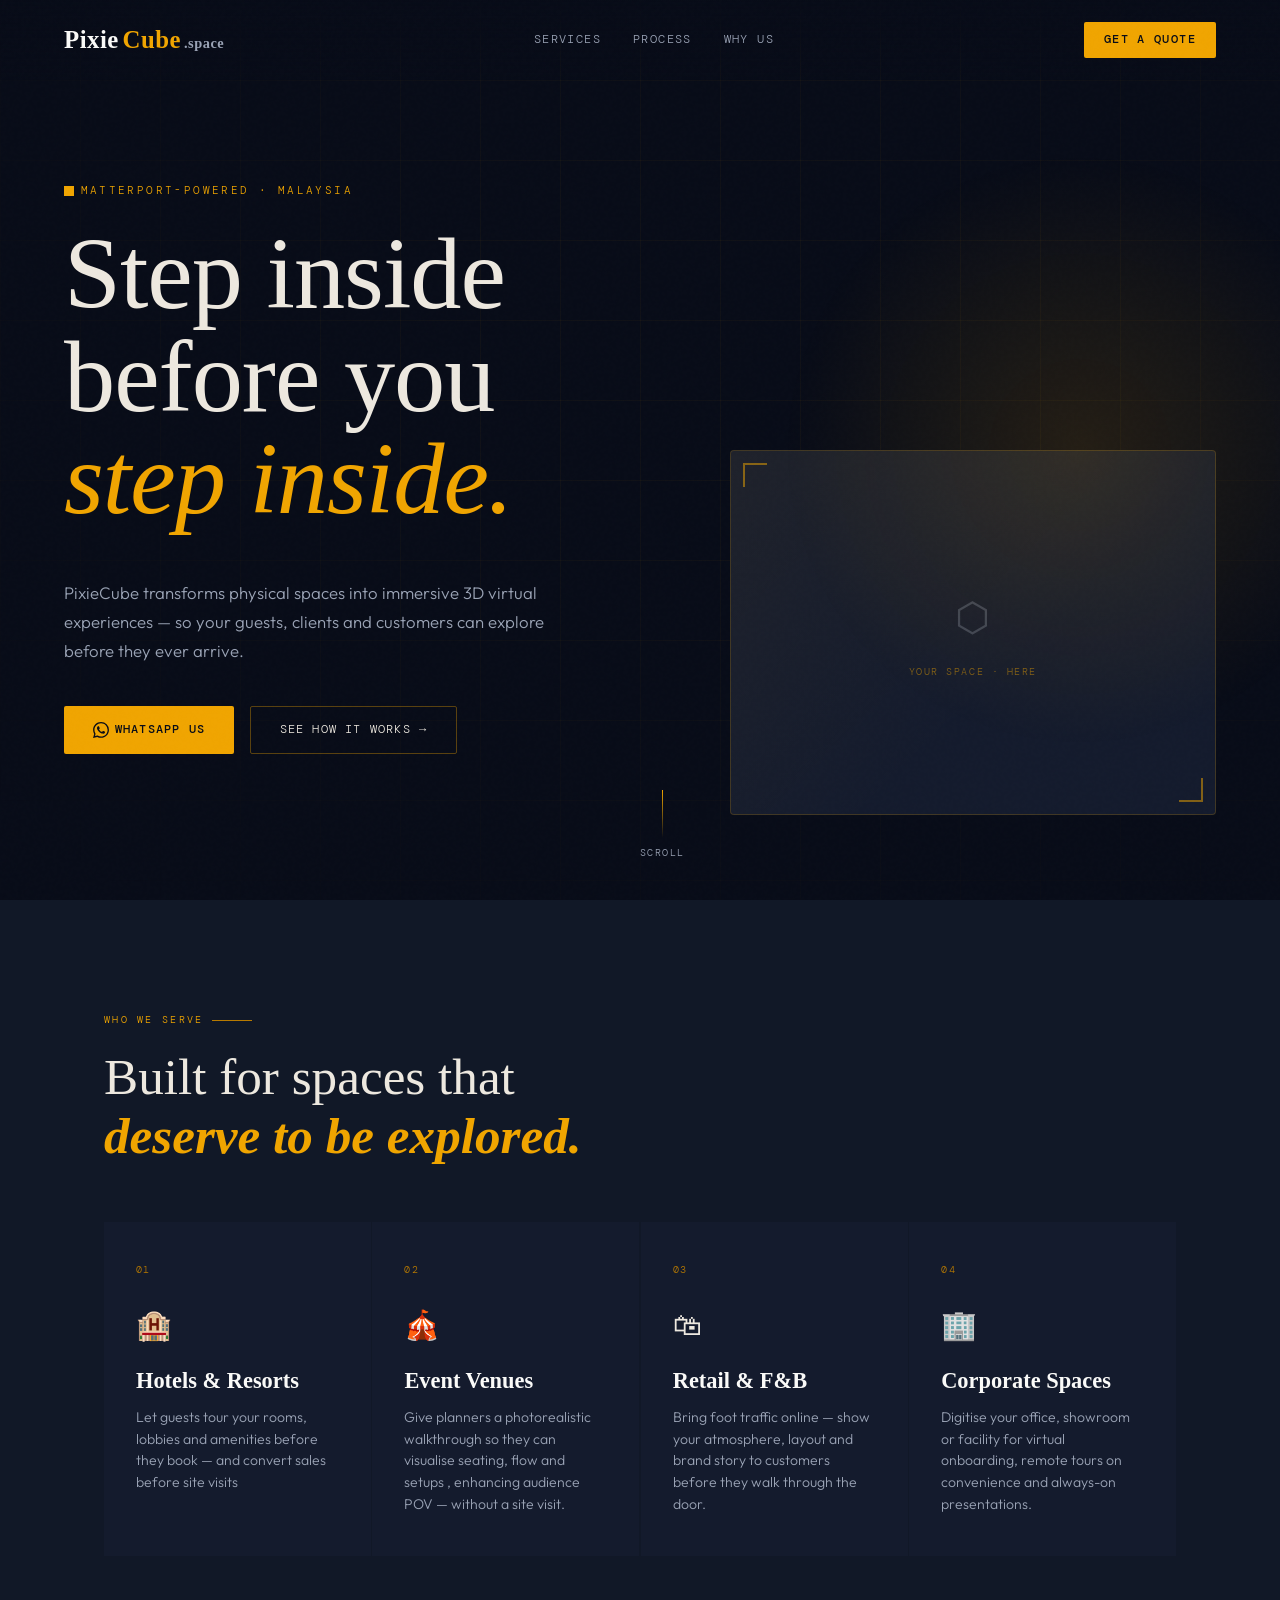
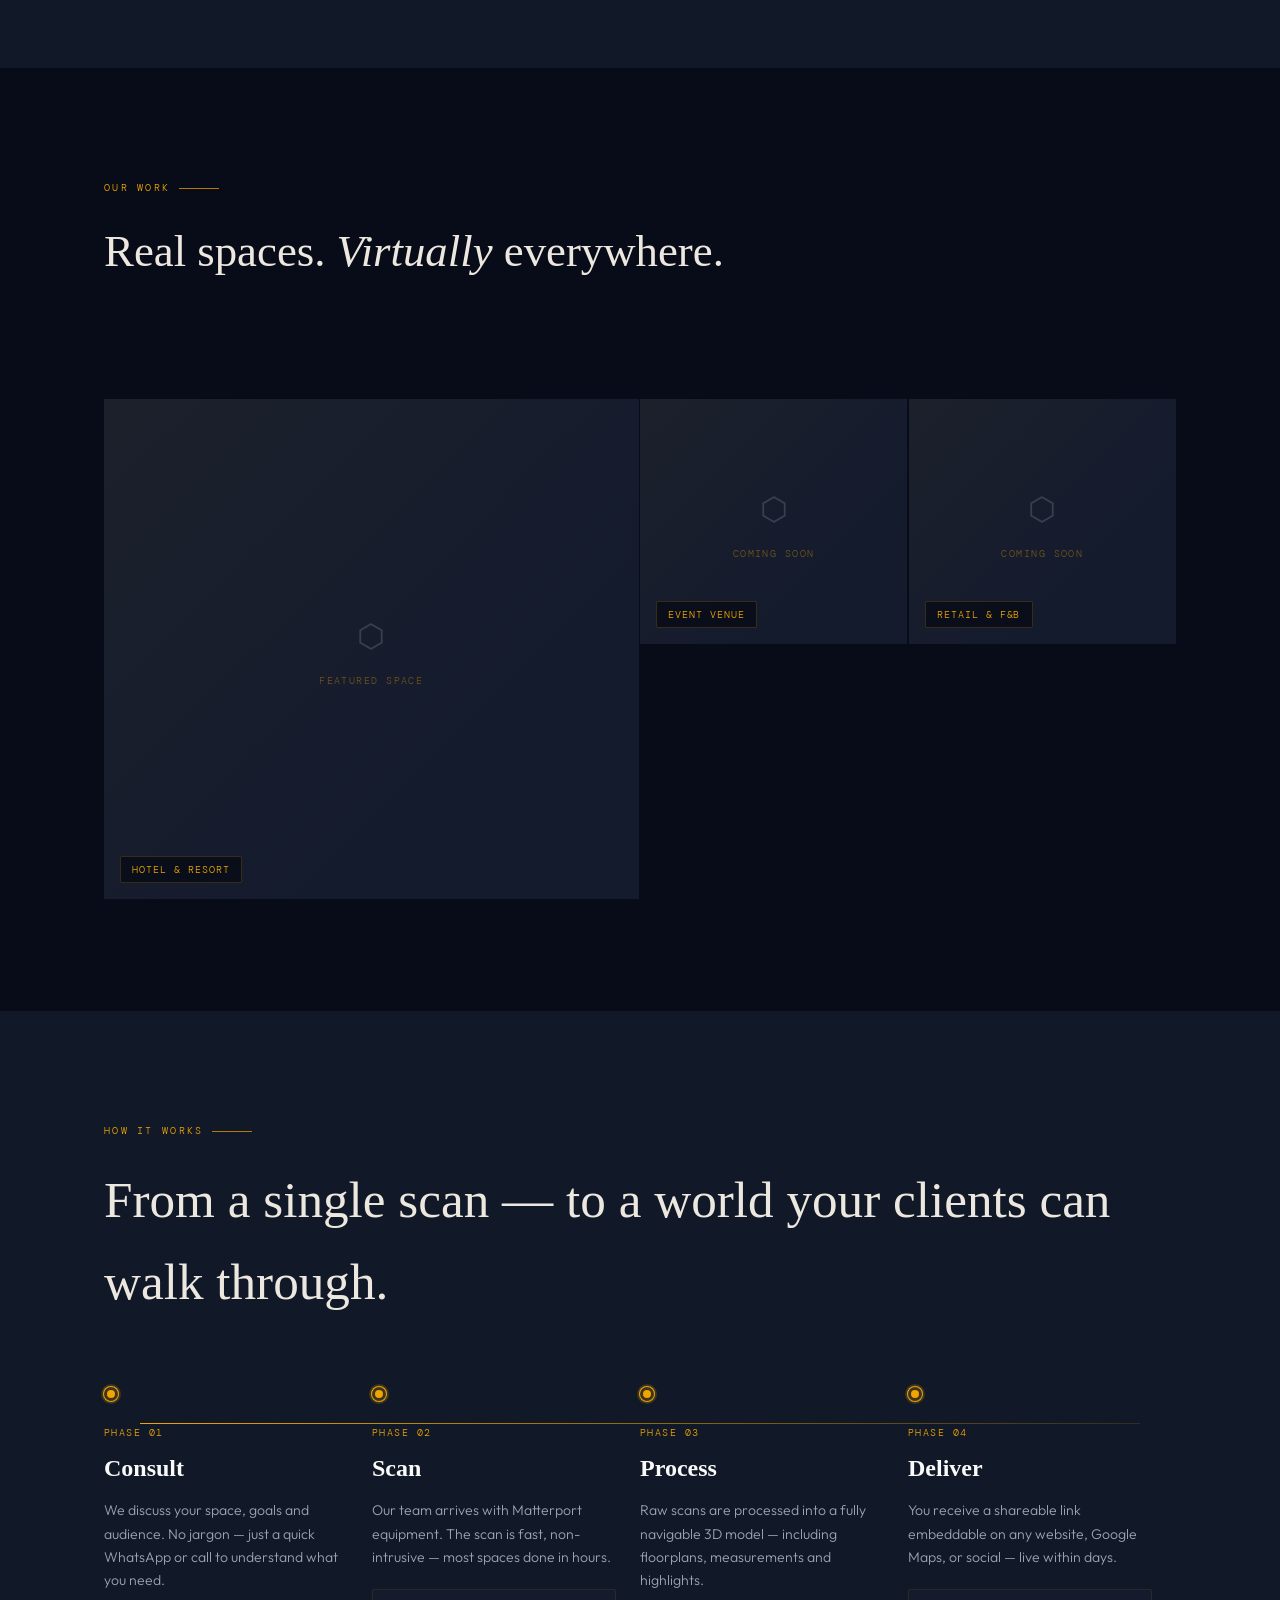
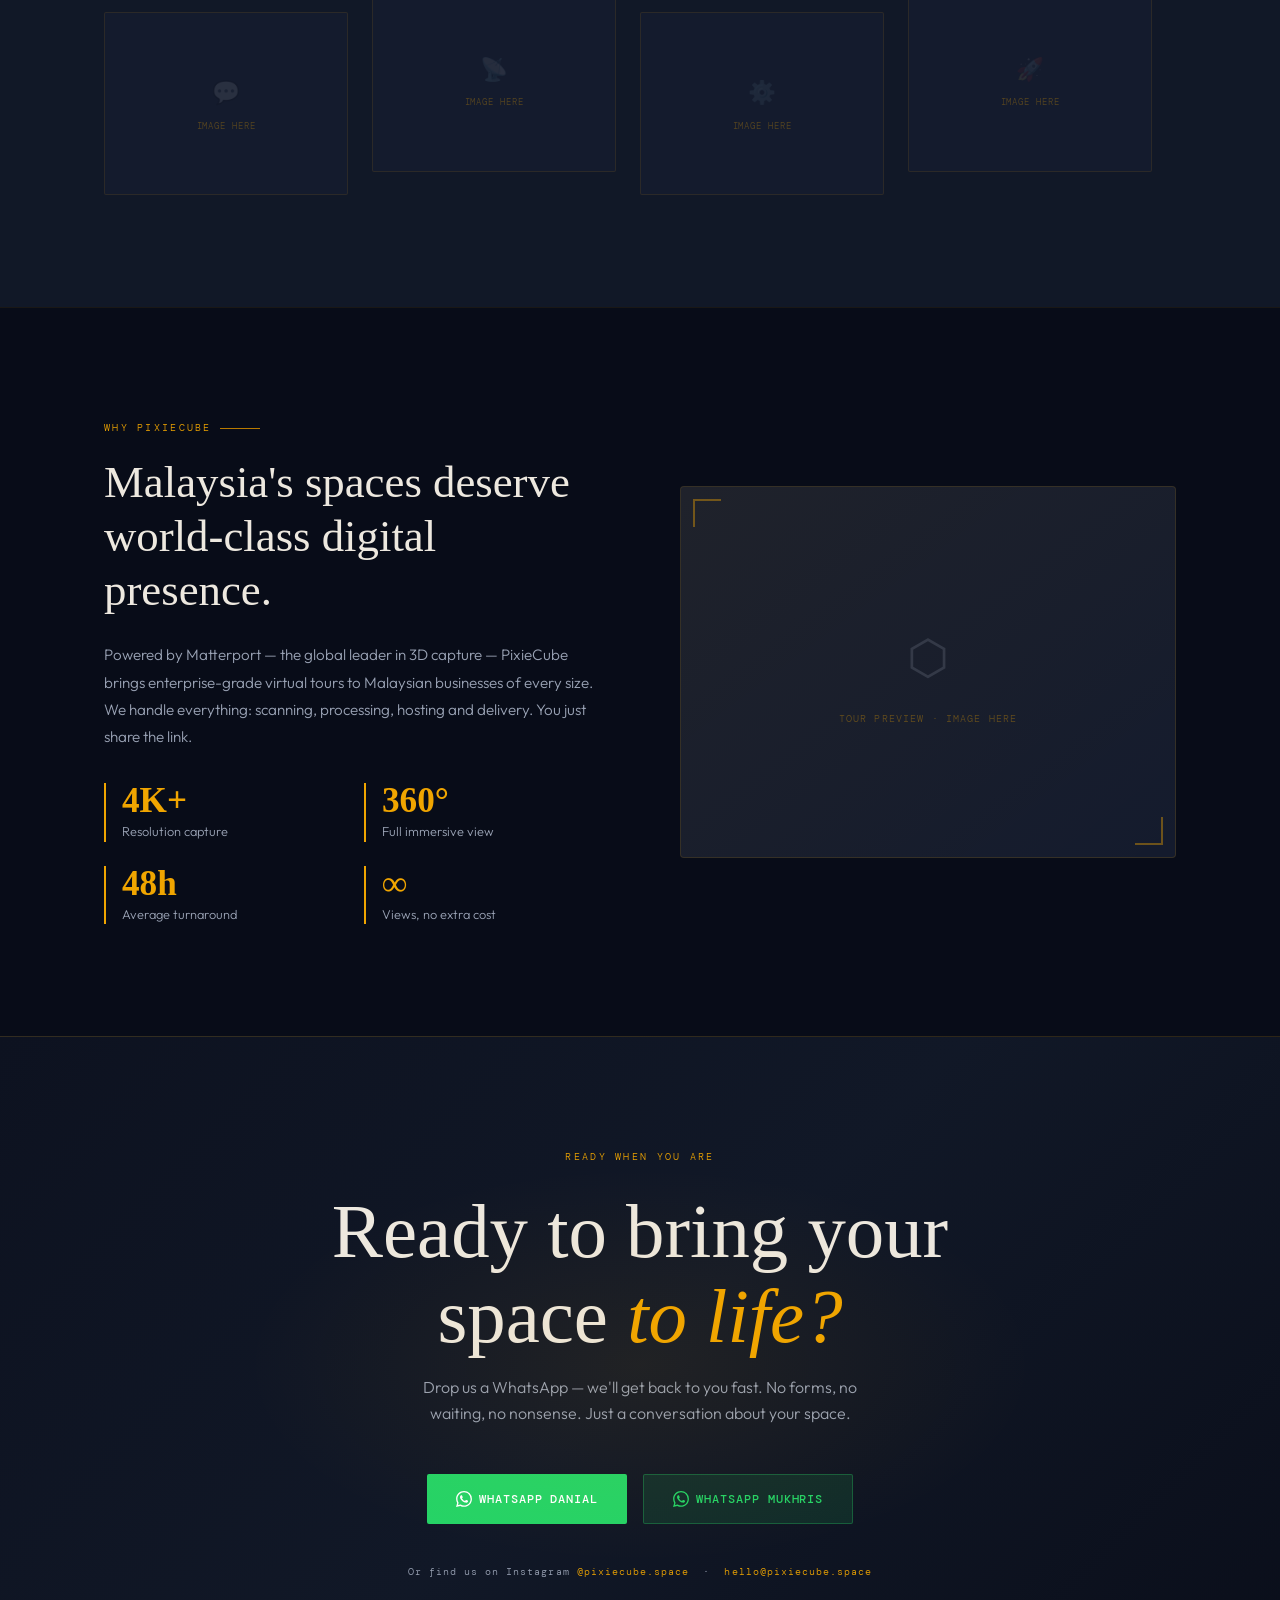
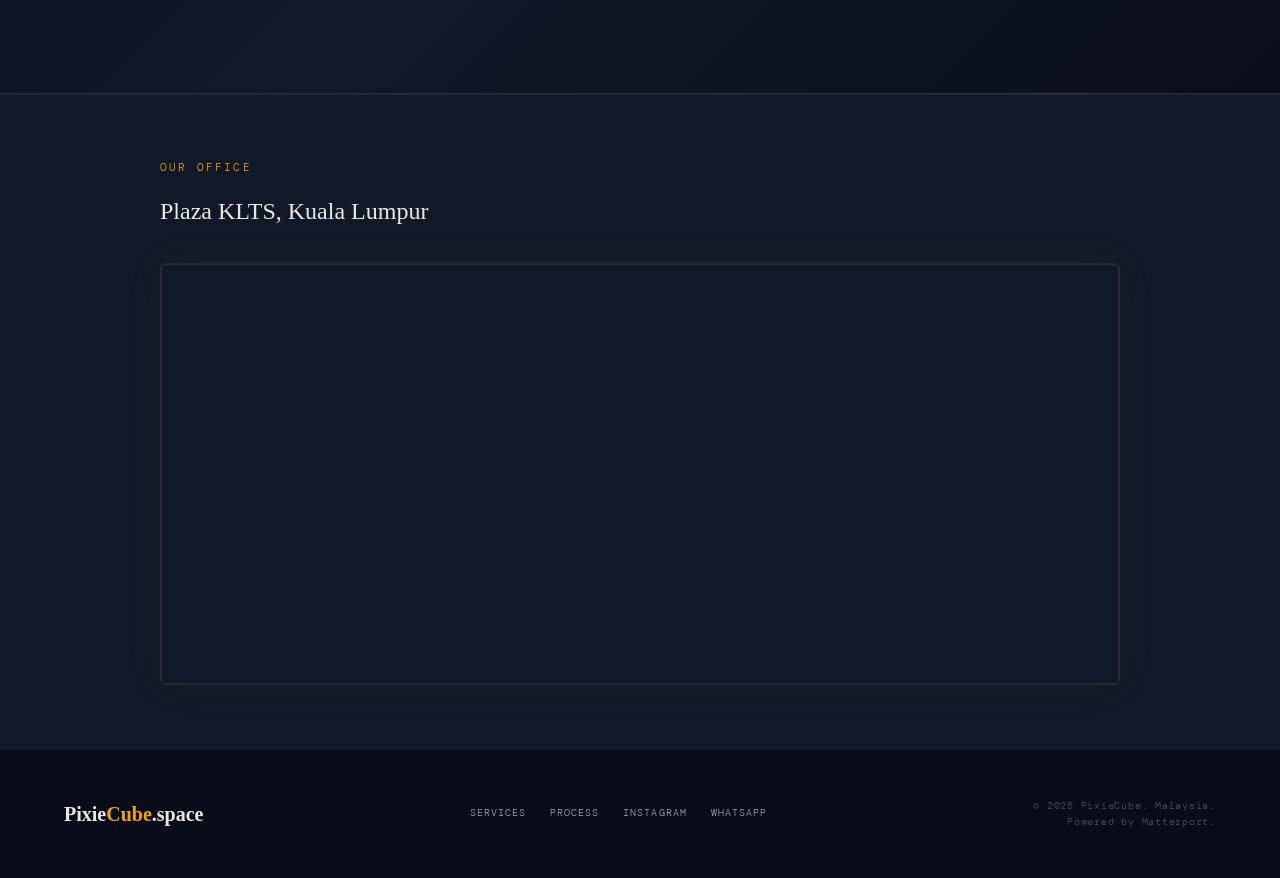
==== commit ceb2f120: "Rename i.html to index.html" ====
--- a/index.html
+++ b/index.html
@@ -1117,6 +1117,27 @@
     </div>
   </section>
 
+  <!-- OFFICE MAP -->
+  <section style="padding: 4rem 5vw; background: var(--navy-mid); border-top: 1px solid var(--navy-edge);">
+    <div style="max-width: 960px; margin: 0 auto;">
+      <p style="font-family: var(--ff-mono); font-size: 0.68rem; letter-spacing: 0.2em; text-transform: uppercase; color: var(--amber); margin-bottom: 1rem;">Our Office</p>
+      <p style="font-family: var(--ff-display); font-size: 1.5rem; color: var(--cream); margin-bottom: 2rem;">Plaza KLTS, Kuala Lumpur</p>
+      <div style="position: relative; width: 100%; border: 1px solid var(--navy-edge); border-radius: 4px; overflow: hidden; box-shadow: 0 0 40px rgba(240,165,0,0.06);">
+        <div style="position: absolute; inset: 0; pointer-events: none; z-index: 1; border: 1px solid rgba(240,165,0,0.15); border-radius: 4px;"></div>
+        <iframe
+          src="https://www.google.com/maps/embed?pb=!1m18!1m12!1m3!1d3983.583481849189!2d101.7034491!3d3.2035407!2m3!1f0!2f0!3f0!3m2!1i1024!2i768!4f13.1!3m3!1m2!1s0x31cc47f6f6ded98d%3A0xa28223dd39c37492!2sPlaza%20KLTS%2C%2053000%20Kuala%20Lumpur%2C%20Federal%20Territory%20of%20Kuala%20Lumpur!5e0!3m2!1sen!2smy!4v1782145829417!5m2!1sen!2smy"
+          width="100%"
+          height="420"
+          style="border:0; display:block; filter: grayscale(0.3) contrast(1.05);"
+          allowfullscreen=""
+          loading="lazy"
+          referrerpolicy="no-referrer-when-downgrade"
+          title="PixieCube Office — Plaza KLTS, Kuala Lumpur">
+        </iframe>
+      </div>
+    </div>
+  </section>
+
   <!-- FOOTER -->
   <footer>
     <div class="footer-inner">
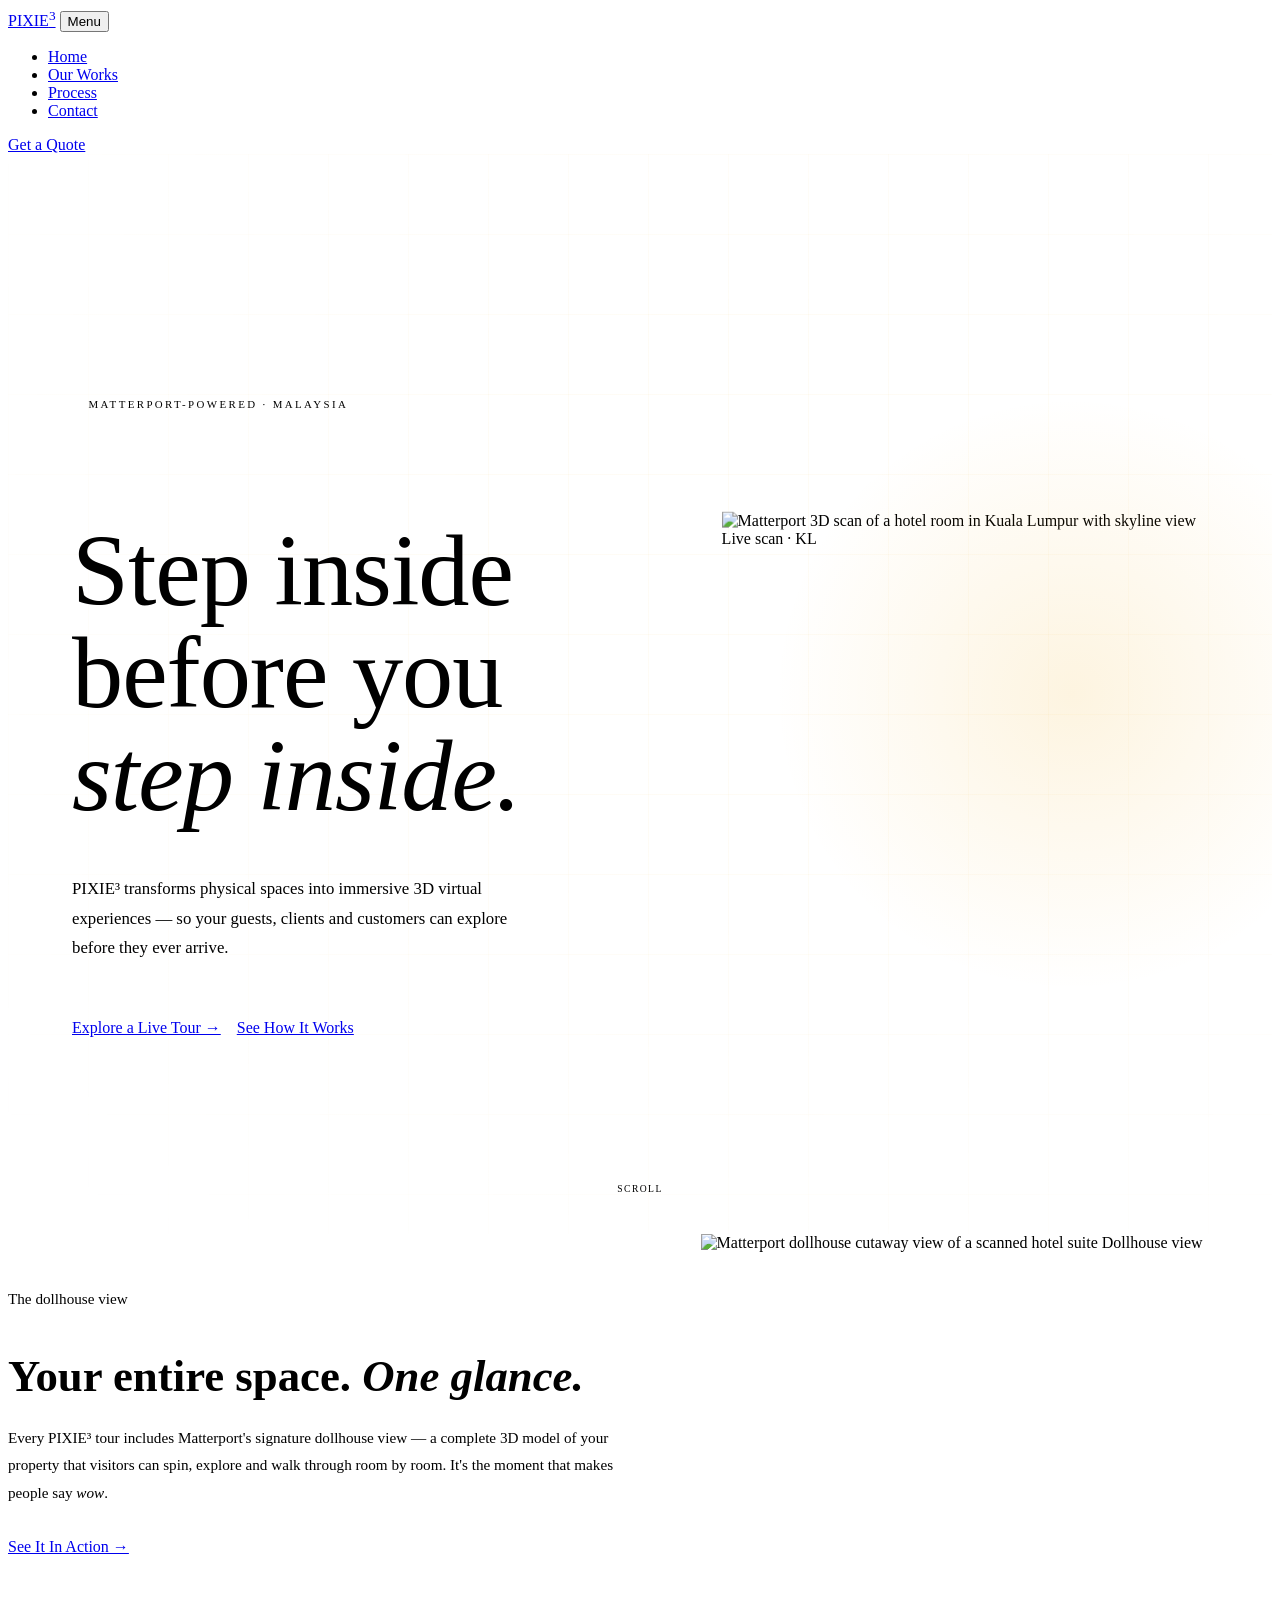
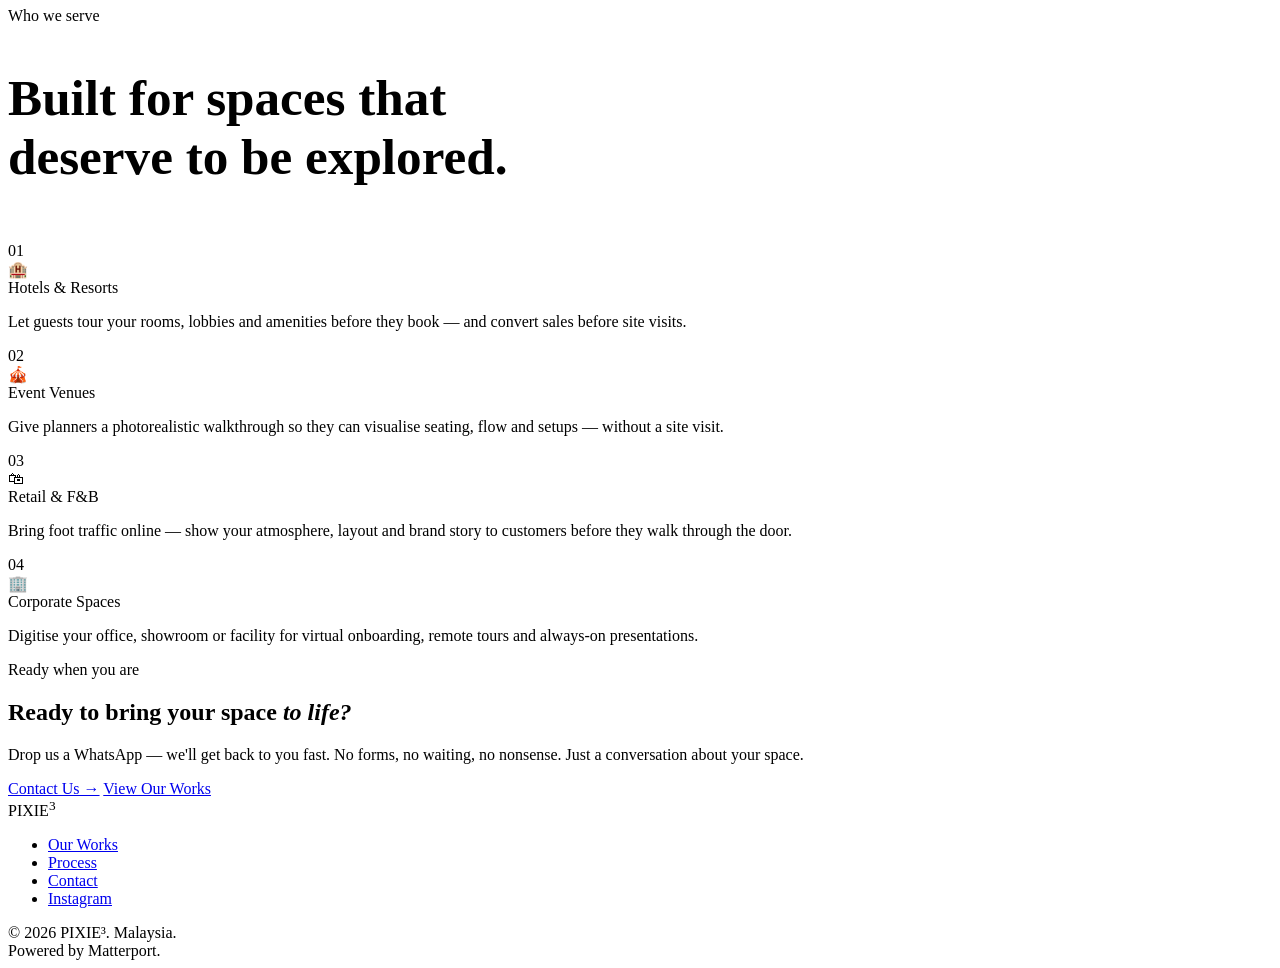
==== commit ee8a9082: "Add files via upload" ====
--- a/index.html
+++ b/index.html
@@ -3,122 +3,23 @@
 <head>
   <meta charset="UTF-8" />
   <meta name="viewport" content="width=device-width, initial-scale=1.0" />
-  <title>PixieCube — Immersive 3D Virtual Tours Malaysia</title>
-  <meta name="description" content="PixieCube brings your space to life with Matterport-powered 3D virtual tours in Malaysia. Serving hotels, event venues, retail, F&B and corporate spaces. Book a scan today." />
-  <meta name="keywords" content="3D virtual tour Malaysia, Matterport Malaysia, virtual tour Kuala Lumpur, hotel virtual tour Malaysia, 360 virtual tour Malaysia, immersive space tour, event venue 3D walkthrough, Matterport scanning service Malaysia, digital twin Malaysia" />
-  <meta property="og:title" content="PixieCube — Immersive 3D Virtual Tours Malaysia" />
+  <title>PIXIE³ — Immersive 3D Virtual Tours Malaysia</title>
+  <meta name="description" content="PIXIE³ brings your space to life with Matterport-powered 3D virtual tours in Malaysia. Serving hotels, event venues, retail, F&B and corporate spaces. Book a scan today." />
+  <meta name="keywords" content="3D virtual tour Malaysia, Matterport Malaysia, virtual tour Kuala Lumpur, hotel virtual tour Malaysia, 360 virtual tour Malaysia, digital twin Malaysia" />
+  <meta property="og:title" content="PIXIE³ — Immersive 3D Virtual Tours Malaysia" />
   <meta property="og:description" content="Step inside before you step inside. Matterport-powered 3D virtual tours for hotels, venues, retail and corporate spaces across Malaysia." />
   <meta property="og:url" content="https://www.pixiecube.space" />
+  <meta property="og:image" content="https://www.pixiecube.space/assets/room-scan.jpg" />
   <meta property="og:type" content="website" />
   <link rel="canonical" href="https://www.pixiecube.space" />
 
   <link rel="preconnect" href="https://fonts.googleapis.com" />
   <link rel="preconnect" href="https://fonts.gstatic.com" crossorigin />
-  <link href="https://fonts.googleapis.com/css2?family=Cormorant+Garant:ital,wght@0,300;0,400;0,600;1,300;1,400&family=DM+Mono:wght@300;400;500&family=Outfit:wght@300;400;500;600&display=swap" rel="stylesheet" />
+  <link href="https://fonts.googleapis.com/css2?family=Cormorant+Garamond:ital,wght@0,300;0,400;0,600;1,300;1,400&family=DM+Mono:wght@300;400;500&family=Outfit:wght@300;400;500;600&family=Silkscreen:wght@400;700&display=swap" rel="stylesheet" />
+  <link rel="stylesheet" href="styles.css" />
 
   <style>
-    /* ── TOKENS ─────────────────────────────────────────────────── */
-    :root {
-      --navy:      #080C18;
-      --navy-mid:  #111827;
-      --navy-card: #141B2D;
-      --navy-edge: #1C2640;
-      --amber:     #F0A500;
-      --amber-dim: #B87A00;
-      --amber-glow:#F0A50033;
-      --cream:     #EDE8DF;
-      --mist:      #9AA3B5;
-      --white:     #FAFAF8;
-
-      --ff-display: 'Cormorant Garant', Georgia, serif;
-      --ff-mono:    'DM Mono', 'Courier New', monospace;
-      --ff-body:    'Outfit', sans-serif;
-
-      --ease-out-expo: cubic-bezier(0.16, 1, 0.3, 1);
-    }
-
-    /* ── RESET ───────────────────────────────────────────────────── */
-    *, *::before, *::after { box-sizing: border-box; margin: 0; padding: 0; }
-    html { scroll-behavior: smooth; }
-    body {
-      background: var(--navy);
-      color: var(--cream);
-      font-family: var(--ff-body);
-      font-weight: 300;
-      line-height: 1.6;
-      overflow-x: hidden;
-    }
-    a { color: inherit; text-decoration: none; }
-    img { display: block; max-width: 100%; }
-
-    /* ── NOISE TEXTURE OVERLAY ───────────────────────────────────── */
-    body::before {
-      content: '';
-      position: fixed;
-      inset: 0;
-      background-image: url("data:image/svg+xml,%3Csvg viewBox='0 0 256 256' xmlns='http://www.w3.org/2000/svg'%3E%3Cfilter id='noise'%3E%3CfeTurbulence type='fractalNoise' baseFrequency='0.9' numOctaves='4' stitchTiles='stitch'/%3E%3C/filter%3E%3Crect width='100%25' height='100%25' filter='url(%23noise)' opacity='0.03'/%3E%3C/svg%3E");
-      pointer-events: none;
-      z-index: 1000;
-      opacity: 0.4;
-    }
-
-    /* ── NAV ─────────────────────────────────────────────────────── */
-    nav {
-      position: fixed;
-      top: 0; left: 0; right: 0;
-      z-index: 900;
-      display: flex;
-      align-items: center;
-      justify-content: space-between;
-      padding: 1.25rem 5vw;
-      background: linear-gradient(to bottom, rgba(8,12,24,0.95) 0%, rgba(8,12,24,0) 100%);
-      backdrop-filter: blur(0px);
-      animation: navSlide 0.8s var(--ease-out-expo) both;
-    }
-    @keyframes navSlide {
-      from { opacity: 0; transform: translateY(-16px); }
-      to   { opacity: 1; transform: translateY(0); }
-    }
-
-    .logo {
-      display: flex;
-      align-items: baseline;
-      gap: 0.15em;
-      font-family: var(--ff-display);
-      font-size: 1.55rem;
-      font-weight: 600;
-      letter-spacing: 0.02em;
-    }
-    .logo-pixie { color: var(--white); }
-    .logo-cube  { color: var(--amber); }
-    .logo-dot   { color: var(--mist); font-size: 0.9rem; margin-left: -0.05em; }
-
-    .nav-links {
-      display: flex;
-      gap: 2rem;
-      list-style: none;
-      font-family: var(--ff-mono);
-      font-size: 0.72rem;
-      letter-spacing: 0.12em;
-      text-transform: uppercase;
-      color: var(--mist);
-    }
-    .nav-links a:hover { color: var(--amber); transition: color 0.2s; }
-    .nav-cta {
-      font-family: var(--ff-mono);
-      font-size: 0.72rem;
-      letter-spacing: 0.12em;
-      text-transform: uppercase;
-      background: var(--amber);
-      color: var(--navy);
-      padding: 0.55rem 1.25rem;
-      border-radius: 2px;
-      font-weight: 500;
-      transition: background 0.2s, transform 0.15s;
-    }
-    .nav-cta:hover { background: var(--white); transform: translateY(-1px); }
-
-    /* ── HERO ────────────────────────────────────────────────────── */
+    /* ── page-specific: landing hero ── */
     .hero {
       min-height: 100svh;
       display: flex;
@@ -129,8 +30,6 @@
       position: relative;
       overflow: hidden;
     }
-
-    /* geometric grid background */
     .hero::before {
       content: '';
       position: absolute;
@@ -141,8 +40,6 @@
       background-size: 80px 80px;
       mask-image: radial-gradient(ellipse 80% 80% at 60% 40%, black 30%, transparent 100%);
     }
-
-    /* glowing orb */
     .hero::after {
       content: '';
       position: absolute;
@@ -152,7 +49,6 @@
       background: radial-gradient(circle, rgba(240,165,0,0.12) 0%, transparent 70%);
       pointer-events: none;
     }
-
     .hero-eyebrow {
       font-family: var(--ff-mono);
       font-size: 0.68rem;
@@ -162,15 +58,12 @@
       margin-bottom: 1.5rem;
       animation: fadeUp 0.9s 0.1s var(--ease-out-expo) both;
     }
-
-    /* 3D rotating cube accent beside eyebrow */
     .cube-icon {
       display: inline-block;
       width: 10px; height: 10px;
       background: var(--amber);
       margin-right: 0.6em;
       animation: cubeRotate 6s linear infinite;
-      transform-style: preserve-3d;
       vertical-align: middle;
     }
     @keyframes cubeRotate {
@@ -180,7 +73,6 @@
       75%  { transform: rotate(270deg) skew(-5deg); }
       100% { transform: rotate(360deg) skew(0deg); }
     }
-
     .hero-title {
       font-family: var(--ff-display);
       font-size: clamp(3.2rem, 8vw, 7.5rem);
@@ -189,15 +81,14 @@
       letter-spacing: -0.01em;
       max-width: 12ch;
       margin-bottom: 0.15em;
-    }
-    .hero-title em {
-      font-style: italic;
-      color: var(--amber);
-    }
+      position: relative;
+      z-index: 2;
+    }
+    .hero-title em { font-style: italic; color: var(--amber); }
+    .hero-title span { display: block; }
     .hero-title .line1 { animation: fadeUp 0.9s 0.25s var(--ease-out-expo) both; }
     .hero-title .line2 { animation: fadeUp 0.9s 0.38s var(--ease-out-expo) both; }
     .hero-title .line3 { animation: fadeUp 0.9s 0.5s  var(--ease-out-expo) both; }
-
     .hero-sub {
       margin-top: 2rem;
       max-width: 480px;
@@ -205,57 +96,27 @@
       color: var(--mist);
       line-height: 1.75;
       animation: fadeUp 0.9s 0.65s var(--ease-out-expo) both;
-    }
-
+      position: relative;
+      z-index: 2;
+    }
     .hero-actions {
       margin-top: 2.5rem;
       display: flex;
       gap: 1rem;
       flex-wrap: wrap;
       animation: fadeUp 0.9s 0.8s var(--ease-out-expo) both;
-    }
-
-    .btn-primary {
-      display: inline-flex;
-      align-items: center;
-      gap: 0.5em;
-      background: var(--amber);
-      color: var(--navy);
-      font-family: var(--ff-mono);
-      font-size: 0.75rem;
-      letter-spacing: 0.1em;
-      text-transform: uppercase;
-      font-weight: 500;
-      padding: 0.85rem 1.8rem;
-      border-radius: 2px;
-      transition: background 0.2s, transform 0.15s, box-shadow 0.2s;
-    }
-    .btn-primary:hover {
-      background: var(--white);
-      transform: translateY(-2px);
-      box-shadow: 0 8px 24px rgba(240,165,0,0.25);
-    }
-
-    .btn-ghost {
-      display: inline-flex;
-      align-items: center;
-      gap: 0.5em;
-      border: 1px solid rgba(240,165,0,0.35);
-      color: var(--cream);
-      font-family: var(--ff-mono);
-      font-size: 0.75rem;
-      letter-spacing: 0.1em;
-      text-transform: uppercase;
-      padding: 0.85rem 1.8rem;
-      border-radius: 2px;
-      transition: border-color 0.2s, color 0.2s, transform 0.15s;
-    }
-    .btn-ghost:hover {
-      border-color: var(--amber);
-      color: var(--amber);
-      transform: translateY(-2px);
-    }
-
+      position: relative;
+      z-index: 2;
+    }
+    .hero-visual {
+      position: absolute;
+      right: 5vw;
+      top: 50%;
+      transform: translateY(-50%);
+      width: clamp(280px, 38vw, 560px);
+      aspect-ratio: 4/3;
+      animation: fadeUp 1s 0.6s var(--ease-out-expo) both;
+    }
     .hero-scroll-hint {
       position: absolute;
       bottom: 2.5rem; left: 50%;
@@ -282,607 +143,46 @@
       50%       { opacity: 1;   transform: scaleY(0.6); }
     }
 
-    @keyframes fadeUp {
-      from { opacity: 0; transform: translateY(24px); }
-      to   { opacity: 1; transform: translateY(0); }
-    }
-
-    /* ── IMAGE PLACEHOLDER BLOCK ─────────────────────────────────── */
-    .hero-visual {
-      position: absolute;
-      right: 5vw;
-      top: 50%;
-      transform: translateY(-50%);
-      width: clamp(280px, 38vw, 560px);
-      aspect-ratio: 4/3;
-      animation: fadeUp 1s 0.6s var(--ease-out-expo) both;
-    }
-    .img-frame {
-      width: 100%;
-      height: 100%;
-      border: 1px solid rgba(240,165,0,0.2);
-      border-radius: 4px;
-      background: var(--navy-card);
-      display: flex;
-      flex-direction: column;
+    /* teaser strip */
+    .teaser { background: var(--navy-mid); }
+    .teaser-grid {
+      display: grid;
+      grid-template-columns: 1.1fr 1fr;
+      gap: 4rem;
       align-items: center;
-      justify-content: center;
-      gap: 1rem;
-      color: var(--mist);
-      position: relative;
-      overflow: hidden;
-    }
-    .img-frame::before {
-      content: '';
-      position: absolute;
-      inset: 0;
-      background: linear-gradient(135deg, rgba(240,165,0,0.05) 0%, transparent 60%);
-    }
-    .img-frame-label {
-      font-family: var(--ff-mono);
-      font-size: 0.65rem;
-      letter-spacing: 0.15em;
-      text-transform: uppercase;
-      color: rgba(240,165,0,0.5);
-    }
-    .img-frame-icon {
-      font-size: 2.5rem;
-      opacity: 0.3;
-    }
-    /* animated corner brackets */
-    .img-frame::after {
-      content: '';
-      position: absolute;
-      top: 12px; left: 12px;
-      width: 24px; height: 24px;
-      border-top: 2px solid var(--amber);
-      border-left: 2px solid var(--amber);
-      opacity: 0.5;
-    }
-    .img-frame-br {
-      position: absolute;
-      bottom: 12px; right: 12px;
-      width: 24px; height: 24px;
-      border-bottom: 2px solid var(--amber);
-      border-right: 2px solid var(--amber);
-      opacity: 0.5;
-    }
-
-    /* ── SECTION SHARED ──────────────────────────────────────────── */
-    section { position: relative; }
-    .section-inner {
-      max-width: 1200px;
-      margin: 0 auto;
-      padding: 7rem 5vw;
-    }
-    .eyebrow {
-      font-family: var(--ff-mono);
-      font-size: 0.65rem;
-      letter-spacing: 0.22em;
-      text-transform: uppercase;
-      color: var(--amber);
-      margin-bottom: 1.2rem;
-      display: flex;
-      align-items: center;
-      gap: 0.8em;
-    }
-    .eyebrow::after {
-      content: '';
-      display: block;
-      width: 40px;
-      height: 1px;
-      background: var(--amber-dim);
-    }
-
-    /* ── WHO WE SERVE ────────────────────────────────────────────── */
-    .serve { background: var(--navy-mid); }
+    }
+    .teaser-copy .display-title { font-size: clamp(1.8rem, 3.5vw, 3rem); margin-bottom: 1.4rem; }
+    .teaser-copy p { color: var(--mist); font-size: 0.95rem; line-height: 1.8; margin-bottom: 2rem; }
+    .teaser-visual { aspect-ratio: 16/10; }
+
+    .serve { background: var(--navy); }
     .serve-title {
-      font-family: var(--ff-display);
       font-size: clamp(2rem, 4vw, 3.5rem);
-      font-weight: 300;
-      line-height: 1.15;
       max-width: 22ch;
       margin-bottom: 3.5rem;
     }
-    .serve-title strong {
-      font-weight: 600;
-      font-style: italic;
-      color: var(--amber);
-    }
-
-    .serve-grid {
-      display: grid;
-      grid-template-columns: repeat(auto-fit, minmax(240px, 1fr));
-      gap: 1.5px;
-    }
-
-    .serve-card {
-      background: var(--navy-card);
-      padding: 2.5rem 2rem;
-      position: relative;
-      overflow: hidden;
-      transition: background 0.3s;
-      cursor: default;
-    }
-    .serve-card::before {
-      content: '';
-      position: absolute;
-      inset: 0;
-      background: linear-gradient(135deg, rgba(240,165,0,0.06) 0%, transparent 50%);
-      opacity: 0;
-      transition: opacity 0.3s;
-    }
-    .serve-card:hover::before { opacity: 1; }
-    .serve-card:hover { background: var(--navy-edge); }
-
-    /* amber left border on hover */
-    .serve-card::after {
-      content: '';
-      position: absolute;
-      top: 0; left: 0;
-      width: 2px; height: 0;
-      background: var(--amber);
-      transition: height 0.4s var(--ease-out-expo);
-    }
-    .serve-card:hover::after { height: 100%; }
-
-    .serve-card-num {
-      font-family: var(--ff-mono);
-      font-size: 0.6rem;
-      letter-spacing: 0.15em;
-      color: var(--amber-dim);
-      margin-bottom: 1.5rem;
-    }
-    .serve-card-icon {
-      font-size: 1.8rem;
-      margin-bottom: 1rem;
-      display: block;
-    }
-    .serve-card-title {
-      font-family: var(--ff-display);
-      font-size: 1.4rem;
-      font-weight: 600;
-      color: var(--white);
-      margin-bottom: 0.5rem;
-    }
-    .serve-card-line {
-      font-size: 0.88rem;
-      color: var(--mist);
-      line-height: 1.55;
-    }
-
-    /* ── IMAGE SHOWCASE STRIP ────────────────────────────────────── */
-    .showcase {
-      background: var(--navy);
-      overflow: hidden;
-    }
-    .showcase .section-inner { padding-bottom: 4rem; }
-    .showcase-title {
-      font-family: var(--ff-display);
-      font-size: clamp(1.8rem, 3.5vw, 3rem);
-      font-weight: 300;
-      max-width: 28ch;
-      margin-bottom: 3rem;
-    }
-    .showcase-grid {
-      display: grid;
-      grid-template-columns: 2fr 1fr 1fr;
-      grid-template-rows: auto auto;
-      gap: 1.5px;
-    }
-    .showcase-cell {
-      background: var(--navy-card);
-      position: relative;
-      overflow: hidden;
-    }
-    .showcase-cell:first-child {
-      grid-row: span 2;
-      min-height: 500px;
-    }
-    .showcase-cell:not(:first-child) {
-      min-height: 245px;
-    }
-    .showcase-img-placeholder {
-      width: 100%; height: 100%;
-      display: flex;
-      flex-direction: column;
-      align-items: center;
-      justify-content: center;
-      gap: 0.75rem;
-      color: var(--mist);
-      position: relative;
-    }
-    .showcase-img-placeholder::before {
-      content: '';
-      position: absolute;
-      inset: 0;
-      background: linear-gradient(135deg, rgba(240,165,0,0.04) 0%, transparent 70%);
-    }
-    .sip-icon { font-size: 2rem; opacity: 0.25; }
-    .sip-label {
-      font-family: var(--ff-mono);
-      font-size: 0.6rem;
-      letter-spacing: 0.15em;
-      text-transform: uppercase;
-      color: rgba(240,165,0,0.4);
-    }
-    .sip-badge {
-      position: absolute;
-      bottom: 1rem; left: 1rem;
-      background: rgba(8,12,24,0.85);
-      border: 1px solid rgba(240,165,0,0.2);
-      padding: 0.3rem 0.7rem;
-      font-family: var(--ff-mono);
-      font-size: 0.6rem;
-      letter-spacing: 0.1em;
-      text-transform: uppercase;
-      color: var(--amber);
-      border-radius: 2px;
-    }
-
-    /* ── PROCESS ─────────────────────────────────────────────────── */
-    .process { background: var(--navy-mid); }
-    .process-title {
-      font-family: var(--ff-display);
-      font-size: clamp(2rem, 4vw, 3.2rem);
-      font-weight: 300;
-      margin-bottom: 4rem;
-    }
-
-    .process-track {
-      position: relative;
-      display: grid;
-      grid-template-columns: repeat(4, 1fr);
-      gap: 0;
-    }
-
-    /* connecting line */
-    .process-track::before {
-      content: '';
-      position: absolute;
-      top: 36px; left: 36px;
-      right: 36px;
-      height: 1px;
-      background: linear-gradient(to right, var(--amber), rgba(240,165,0,0.15));
-    }
-
-    .process-step {
-      padding: 0 1.5rem 0 0;
-      position: relative;
-    }
-
-    .step-dot {
-      width: 14px; height: 14px;
-      border-radius: 50%;
-      background: var(--amber);
-      border: 3px solid var(--navy-mid);
-      box-shadow: 0 0 0 1px var(--amber);
-      margin-bottom: 1.5rem;
-      position: relative;
-      z-index: 2;
-    }
-    .step-dot::after {
-      content: '';
-      position: absolute;
-      inset: -6px;
-      border-radius: 50%;
-      background: var(--amber-glow);
-      animation: dotPulse 3s ease-in-out infinite;
-    }
-    @keyframes dotPulse {
-      0%, 100% { transform: scale(1); opacity: 0.6; }
-      50%       { transform: scale(1.5); opacity: 0; }
-    }
-
-    /* stagger the pulse */
-    .process-step:nth-child(2) .step-dot::after { animation-delay: 0.75s; }
-    .process-step:nth-child(3) .step-dot::after { animation-delay: 1.5s; }
-    .process-step:nth-child(4) .step-dot::after { animation-delay: 2.25s; }
-
-    .step-phase {
-      font-family: var(--ff-mono);
-      font-size: 0.62rem;
-      letter-spacing: 0.15em;
-      text-transform: uppercase;
-      color: var(--amber);
-      margin-bottom: 0.5rem;
-    }
-    .step-name {
-      font-family: var(--ff-display);
-      font-size: 1.5rem;
-      font-weight: 600;
-      color: var(--white);
-      margin-bottom: 0.75rem;
-    }
-    .step-desc {
-      font-size: 0.88rem;
-      color: var(--mist);
-      line-height: 1.65;
-    }
-    .step-img {
-      margin-top: 1.25rem;
-      aspect-ratio: 4/3;
-      background: var(--navy-card);
-      border: 1px solid rgba(240,165,0,0.1);
-      border-radius: 2px;
-      display: flex;
-      align-items: center;
-      justify-content: center;
-      flex-direction: column;
-      gap: 0.5rem;
-      color: rgba(240,165,0,0.3);
-      font-family: var(--ff-mono);
-      font-size: 0.55rem;
-      letter-spacing: 0.1em;
-      text-transform: uppercase;
-    }
-
-    /* ── WHY MATTERPORT ──────────────────────────────────────────── */
-    .why {
-      background: var(--navy);
-      border-top: 1px solid rgba(240,165,0,0.08);
-    }
-    .why-grid {
-      display: grid;
-      grid-template-columns: 1fr 1fr;
-      gap: 5rem;
-      align-items: center;
-    }
-    .why-copy {}
-    .why-title {
-      font-family: var(--ff-display);
-      font-size: clamp(1.8rem, 3.5vw, 3rem);
-      font-weight: 300;
-      line-height: 1.2;
-      margin-bottom: 1.5rem;
-    }
-    .why-body {
-      color: var(--mist);
-      font-size: 0.95rem;
-      line-height: 1.8;
-      margin-bottom: 2rem;
-    }
-    .why-stats {
-      display: grid;
-      grid-template-columns: 1fr 1fr;
-      gap: 1.5rem;
-    }
-    .stat-card {
-      border-left: 2px solid var(--amber);
-      padding-left: 1rem;
-    }
-    .stat-num {
-      font-family: var(--ff-display);
-      font-size: 2.2rem;
-      font-weight: 600;
-      color: var(--amber);
-      line-height: 1;
-    }
-    .stat-label {
-      font-size: 0.8rem;
-      color: var(--mist);
-      margin-top: 0.2rem;
-    }
-
-    .why-visual {
-      aspect-ratio: 4/3;
-      background: var(--navy-card);
-      border: 1px solid rgba(240,165,0,0.15);
-      border-radius: 4px;
-      display: flex;
-      flex-direction: column;
-      align-items: center;
-      justify-content: center;
-      gap: 1rem;
-      color: var(--mist);
-      position: relative;
-      overflow: hidden;
-    }
-    .why-visual::before {
-      content: '';
-      position: absolute;
-      inset: 0;
-      background: linear-gradient(to bottom right, rgba(240,165,0,0.05), transparent);
-    }
-    .why-frame-tl, .why-frame-br {
-      position: absolute;
-      width: 28px; height: 28px;
-    }
-    .why-frame-tl {
-      top: 12px; left: 12px;
-      border-top: 2px solid rgba(240,165,0,0.4);
-      border-left: 2px solid rgba(240,165,0,0.4);
-    }
-    .why-frame-br {
-      bottom: 12px; right: 12px;
-      border-bottom: 2px solid rgba(240,165,0,0.4);
-      border-right: 2px solid rgba(240,165,0,0.4);
-    }
-
-    /* ── CTA BAND ────────────────────────────────────────────────── */
-    .cta-band {
-      background: linear-gradient(135deg, #0D1220 0%, #111827 50%, #0A0E1A 100%);
-      border-top: 1px solid rgba(240,165,0,0.15);
-      border-bottom: 1px solid rgba(240,165,0,0.15);
-      position: relative;
-      overflow: hidden;
-    }
-    .cta-band::before {
-      content: '';
-      position: absolute;
-      top: 50%; left: 50%;
-      transform: translate(-50%, -50%);
-      width: 800px; height: 400px;
-      background: radial-gradient(ellipse, rgba(240,165,0,0.07) 0%, transparent 70%);
-    }
-    .cta-band .section-inner {
-      display: flex;
-      flex-direction: column;
-      align-items: center;
-      text-align: center;
-      padding: 7rem 5vw;
-    }
-    .cta-eyebrow {
-      font-family: var(--ff-mono);
-      font-size: 0.65rem;
-      letter-spacing: 0.22em;
-      text-transform: uppercase;
-      color: var(--amber);
-      margin-bottom: 1.5rem;
-    }
-    .cta-title {
-      font-family: var(--ff-display);
-      font-size: clamp(2.5rem, 6vw, 5.5rem);
-      font-weight: 300;
-      line-height: 1.1;
-      max-width: 18ch;
-      margin-bottom: 1rem;
-    }
-    .cta-title em {
-      font-style: italic;
-      color: var(--amber);
-    }
-    .cta-sub {
-      color: var(--mist);
-      font-size: 1rem;
-      margin-bottom: 3rem;
-      max-width: 44ch;
-    }
-    .cta-actions {
-      display: flex;
-      gap: 1rem;
-      flex-wrap: wrap;
-      justify-content: center;
-      margin-bottom: 2.5rem;
-    }
-    .btn-wa {
-      display: inline-flex;
-      align-items: center;
-      gap: 0.6em;
-      background: #25D366;
-      color: #fff;
-      font-family: var(--ff-mono);
-      font-size: 0.75rem;
-      letter-spacing: 0.08em;
-      text-transform: uppercase;
-      font-weight: 500;
-      padding: 0.9rem 1.8rem;
-      border-radius: 2px;
-      transition: background 0.2s, transform 0.15s, box-shadow 0.2s;
-    }
-    .btn-wa:hover {
-      background: #1ebe5b;
-      transform: translateY(-2px);
-      box-shadow: 0 8px 24px rgba(37,211,102,0.25);
-    }
-    .btn-wa-secondary {
-      background: rgba(37,211,102,0.12);
-      color: #25D366;
-      border: 1px solid rgba(37,211,102,0.3);
-    }
-    .btn-wa-secondary:hover {
-      background: rgba(37,211,102,0.2);
-      box-shadow: 0 8px 24px rgba(37,211,102,0.12);
-    }
-    .wa-icon {
-      width: 16px; height: 16px;
-      flex-shrink: 0;
-    }
-
-    .cta-alt {
-      font-family: var(--ff-mono);
-      font-size: 0.65rem;
-      letter-spacing: 0.1em;
-      color: var(--mist);
-    }
-    .cta-alt a { color: var(--amber); transition: color 0.2s; }
-    .cta-alt a:hover { color: var(--white); }
-
-    /* ── FOOTER ──────────────────────────────────────────────────── */
-    footer {
-      background: var(--navy);
-      padding: 3rem 5vw;
-      border-top: 1px solid rgba(255,255,255,0.06);
-    }
-    .footer-inner {
-      max-width: 1200px;
-      margin: 0 auto;
-      display: flex;
-      align-items: center;
-      justify-content: space-between;
-      gap: 2rem;
-      flex-wrap: wrap;
-    }
-    .footer-logo {
-      font-family: var(--ff-display);
-      font-size: 1.25rem;
-      font-weight: 600;
-    }
-    .footer-logo span { color: var(--amber); }
-    .footer-links {
-      display: flex;
-      gap: 1.5rem;
-      list-style: none;
-      font-family: var(--ff-mono);
-      font-size: 0.65rem;
-      letter-spacing: 0.1em;
-      text-transform: uppercase;
-      color: var(--mist);
-    }
-    .footer-links a:hover { color: var(--amber); transition: color 0.2s; }
-    .footer-legal {
-      font-family: var(--ff-mono);
-      font-size: 0.6rem;
-      letter-spacing: 0.08em;
-      color: rgba(154,163,181,0.45);
-      text-align: right;
-    }
-
-    /* ── MOBILE ──────────────────────────────────────────────────── */
+
     @media (max-width: 900px) {
       .hero-visual { display: none; }
-      .nav-links   { display: none; }
-      .process-track {
-        grid-template-columns: 1fr 1fr;
-        grid-template-rows: auto auto;
-      }
-      .process-track::before { display: none; }
-      .why-grid { grid-template-columns: 1fr; gap: 3rem; }
-      .why-visual { display: none; }
-      .showcase-grid {
-        grid-template-columns: 1fr;
-      }
-      .showcase-cell:first-child { min-height: 280px; grid-row: span 1; }
-      .showcase-cell:not(:first-child) { min-height: 200px; }
-    }
-
+      .teaser-grid { grid-template-columns: 1fr; gap: 2.5rem; }
+    }
     @media (max-width: 600px) {
-      .process-track { grid-template-columns: 1fr; }
-      .cta-title { font-size: 2.4rem; }
       .hero-title { font-size: 3rem; }
-      .nav-cta { display: none; }
-      .footer-legal { text-align: left; }
-    }
-
-    /* ── REDUCED MOTION ──────────────────────────────────────────── */
-    @media (prefers-reduced-motion: reduce) {
-      *, *::before, *::after { animation: none !important; transition: none !important; }
     }
   </style>
 </head>
 <body>
 
-  <!-- NAV -->
   <nav aria-label="Main navigation">
-    <div class="logo">
-      <span class="logo-pixie">Pixie</span><span class="logo-cube">Cube</span><span class="logo-dot">.space</span>
-    </div>
-    <ul class="nav-links">
-      <li><a href="#serve">Services</a></li>
-      <li><a href="#process">Process</a></li>
-      <li><a href="#why">Why Us</a></li>
+    <a href="index.html" class="logo">PIXIE<sup>3</sup></a>
+    <button class="nav-toggle" aria-expanded="false" aria-controls="nav-menu">Menu</button>
+    <ul class="nav-links" id="nav-menu">
+      <li><a href="index.html" class="active">Home</a></li>
+      <li><a href="works.html">Our Works</a></li>
+      <li><a href="process.html">Process</a></li>
+      <li><a href="contact.html">Contact</a></li>
     </ul>
-    <a href="https://wa.me/60145845034" target="_blank" rel="noopener" class="nav-cta">Get a Quote</a>
+    <a href="contact.html" class="nav-cta">Get a Quote</a>
   </nav>
 
   <!-- HERO -->
@@ -894,22 +194,19 @@
       <span class="line3"><em>step inside.</em></span>
     </h1>
     <p class="hero-sub">
-      PixieCube transforms physical spaces into immersive 3D virtual experiences — so your guests, clients and customers can explore before they ever arrive.
+      PIXIE³ transforms physical spaces into immersive 3D virtual experiences — so your guests, clients and customers can explore before they ever arrive.
     </p>
     <div class="hero-actions">
-      <a href="https://wa.me/60145845034" target="_blank" rel="noopener" class="btn-primary">
-        <svg class="wa-icon" viewBox="0 0 24 24" fill="currentColor"><path d="M17.472 14.382c-.297-.149-1.758-.867-2.03-.967-.273-.099-.471-.148-.67.15-.197.297-.767.966-.94 1.164-.173.199-.347.223-.644.075-.297-.15-1.255-.463-2.39-1.475-.883-.788-1.48-1.761-1.653-2.059-.173-.297-.018-.458.13-.606.134-.133.298-.347.446-.52.149-.174.198-.298.298-.497.099-.198.05-.371-.025-.52-.075-.149-.669-1.612-.916-2.207-.242-.579-.487-.5-.669-.51-.173-.008-.371-.01-.57-.01-.198 0-.52.074-.792.372-.272.297-1.04 1.016-1.04 2.479 0 1.462 1.065 2.875 1.213 3.074.149.198 2.096 3.2 5.077 4.487.709.306 1.262.489 1.694.625.712.227 1.36.195 1.871.118.571-.085 1.758-.719 2.006-1.413.248-.694.248-1.289.173-1.413-.074-.124-.272-.198-.57-.347m-5.421 7.403h-.004a9.87 9.87 0 01-5.031-1.378l-.361-.214-3.741.982.998-3.648-.235-.374a9.86 9.86 0 01-1.51-5.26c.001-5.45 4.436-9.884 9.888-9.884 2.64 0 5.122 1.03 6.988 2.898a9.825 9.825 0 012.893 6.994c-.003 5.45-4.437 9.884-9.885 9.884m8.413-18.297A11.815 11.815 0 0012.05 0C5.495 0 .16 5.335.157 11.892c0 2.096.547 4.142 1.588 5.945L.057 24l6.305-1.654a11.882 11.882 0 005.683 1.448h.005c6.554 0 11.89-5.335 11.893-11.893a11.821 11.821 0 00-3.48-8.413z"/></svg>
-        WhatsApp Us
-      </a>
-      <a href="#process" class="btn-ghost">See How It Works →</a>
-    </div>
-
-    <!-- Image placeholder — replace src with actual visual -->
-    <div class="hero-visual" aria-label="3D tour preview">
-      <div class="img-frame">
-        <span class="img-frame-icon" aria-hidden="true">⬡</span>
-        <span class="img-frame-label">Your space · here</span>
-        <div class="img-frame-br" aria-hidden="true"></div>
+      <a href="works.html" class="btn-primary">Explore a Live Tour →</a>
+      <a href="process.html" class="btn-ghost">See How It Works</a>
+    </div>
+
+    <div class="hero-visual">
+      <div class="frame">
+        <span class="corner tl" aria-hidden="true"></span>
+        <img src="assets/room-scan.jpg" alt="Matterport 3D scan of a hotel room in Kuala Lumpur with skyline view" loading="eager" />
+        <span class="corner br" aria-hidden="true"></span>
+        <span class="badge">Live scan · KL</span>
       </div>
     </div>
 
@@ -919,173 +216,63 @@
     </div>
   </section>
 
+  <!-- DOLLHOUSE TEASER -->
+  <section class="teaser" aria-labelledby="teaser-heading">
+    <div class="section-inner">
+      <div class="teaser-grid">
+        <div class="teaser-copy reveal">
+          <p class="eyebrow">The dollhouse view</p>
+          <h2 class="display-title" id="teaser-heading">Your entire space. <em>One glance.</em></h2>
+          <p>
+            Every PIXIE³ tour includes Matterport's signature dollhouse view — a complete 3D model of your property that visitors can spin, explore and walk through room by room. It's the moment that makes people say <em>wow</em>.
+          </p>
+          <a href="works.html" class="btn-ghost">See It In Action →</a>
+        </div>
+        <div class="frame teaser-visual reveal">
+          <span class="corner tl" aria-hidden="true"></span>
+          <img src="assets/dollhouse.jpg" alt="Matterport dollhouse cutaway view of a scanned hotel suite" loading="lazy" />
+          <span class="corner br" aria-hidden="true"></span>
+          <span class="badge">Dollhouse view</span>
+        </div>
+      </div>
+    </div>
+  </section>
+
   <!-- WHO WE SERVE -->
   <section class="serve" id="serve" aria-labelledby="serve-heading">
     <div class="section-inner">
-      <p class="eyebrow">Who we serve</p>
-      <h2 class="serve-title" id="serve-heading">Built for spaces that <strong>deserve to be explored.</strong></h2>
-      <div class="serve-grid" role="list">
-
-        <article class="serve-card" role="listitem">
-          <div class="serve-card-num">01</div>
-          <span class="serve-card-icon" aria-hidden="true">🏨</span>
-          <div class="serve-card-title">Hotels &amp; Resorts</div>
-          <p class="serve-card-line">Let guests tour your rooms, lobbies and amenities before they book — and convert sales before site visits</p>
+      <p class="eyebrow reveal">Who we serve</p>
+      <h2 class="display-title serve-title reveal" id="serve-heading">Built for spaces that <strong>deserve to be explored.</strong></h2>
+      <div class="card-grid" role="list">
+
+        <article class="card reveal" role="listitem">
+          <div class="card-num">01</div>
+          <span class="card-icon" aria-hidden="true">🏨</span>
+          <div class="card-title">Hotels &amp; Resorts</div>
+          <p class="card-line">Let guests tour your rooms, lobbies and amenities before they book — and convert sales before site visits.</p>
         </article>
 
-        <article class="serve-card" role="listitem">
-          <div class="serve-card-num">02</div>
-          <span class="serve-card-icon" aria-hidden="true">🎪</span>
-          <div class="serve-card-title">Event Venues</div>
-          <p class="serve-card-line">Give planners a photorealistic walkthrough so they can visualise seating, flow and setups , enhancing audience POV  — without a site visit.</p>
+        <article class="card reveal" role="listitem">
+          <div class="card-num">02</div>
+          <span class="card-icon" aria-hidden="true">🎪</span>
+          <div class="card-title">Event Venues</div>
+          <p class="card-line">Give planners a photorealistic walkthrough so they can visualise seating, flow and setups — without a site visit.</p>
         </article>
 
-        <article class="serve-card" role="listitem">
-          <div class="serve-card-num">03</div>
-          <span class="serve-card-icon" aria-hidden="true">🛍</span>
-          <div class="serve-card-title">Retail &amp; F&amp;B</div>
-          <p class="serve-card-line">Bring foot traffic online — show your atmosphere, layout and brand story to customers before they walk through the door.</p>
+        <article class="card reveal" role="listitem">
+          <div class="card-num">03</div>
+          <span class="card-icon" aria-hidden="true">🛍</span>
+          <div class="card-title">Retail &amp; F&amp;B</div>
+          <p class="card-line">Bring foot traffic online — show your atmosphere, layout and brand story to customers before they walk through the door.</p>
         </article>
 
-        <article class="serve-card" role="listitem">
-          <div class="serve-card-num">04</div>
-          <span class="serve-card-icon" aria-hidden="true">🏢</span>
-          <div class="serve-card-title">Corporate Spaces</div>
-          <p class="serve-card-line">Digitise your office, showroom or facility for virtual onboarding, remote tours on convenience and always-on presentations.</p>
+        <article class="card reveal" role="listitem">
+          <div class="card-num">04</div>
+          <span class="card-icon" aria-hidden="true">🏢</span>
+          <div class="card-title">Corporate Spaces</div>
+          <p class="card-line">Digitise your office, showroom or facility for virtual onboarding, remote tours and always-on presentations.</p>
         </article>
 
-      </div>
-    </div>
-  </section>
-
-  <!-- SHOWCASE IMAGE GRID -->
-  <section class="showcase" aria-label="Portfolio preview">
-    <div class="section-inner">
-      <p class="eyebrow">Our work</p>
-      <h2 class="showcase-title">Real spaces. <em>Virtually</em> everywhere.</h2>
-    </div>
-    <div class="showcase-grid" style="max-width:1200px; margin: 0 auto 7rem; padding: 0 5vw;">
-
-      <!-- Replace each .showcase-img-placeholder with an <img> tag when ready -->
-      <div class="showcase-cell">
-        <div class="showcase-img-placeholder">
-          <span class="sip-icon" aria-hidden="true">⬡</span>
-          <span class="sip-label">Featured space</span>
-          <span class="sip-badge">Hotel &amp; Resort</span>
-        </div>
-      </div>
-
-      <div class="showcase-cell">
-        <div class="showcase-img-placeholder">
-          <span class="sip-icon" aria-hidden="true">⬡</span>
-          <span class="sip-label">Coming soon</span>
-          <span class="sip-badge">Event Venue</span>
-        </div>
-      </div>
-
-      <div class="showcase-cell">
-        <div class="showcase-img-placeholder">
-          <span class="sip-icon" aria-hidden="true">⬡</span>
-          <span class="sip-label">Coming soon</span>
-          <span class="sip-badge">Retail &amp; F&amp;B</span>
-        </div>
-      </div>
-
-    </div>
-  </section>
-
-  <!-- PROCESS -->
-  <section class="process" id="process" aria-labelledby="process-heading">
-    <div class="section-inner">
-      <p class="eyebrow">How it works</p>
-      <h2 class="process-title" id="process-heading">From a single scan — to a world your clients can walk through.</h2>
-
-      <div class="process-track">
-
-        <div class="process-step">
-          <div class="step-dot" aria-hidden="true"></div>
-          <div class="step-phase">Phase 01</div>
-          <div class="step-name">Consult</div>
-          <p class="step-desc">We discuss your space, goals and audience. No jargon — just a quick WhatsApp or call to understand what you need.</p>
-          <div class="step-img" aria-label="Consultation illustration placeholder">
-            <span style="font-size:1.4rem; opacity:0.3;" aria-hidden="true">💬</span>
-            <span>image here</span>
-          </div>
-        </div>
-
-        <div class="process-step">
-          <div class="step-dot" aria-hidden="true"></div>
-          <div class="step-phase">Phase 02</div>
-          <div class="step-name">Scan</div>
-          <p class="step-desc">Our team arrives with Matterport equipment. The scan is fast, non-intrusive — most spaces done in hours.</p>
-          <div class="step-img" aria-label="Scanning illustration placeholder">
-            <span style="font-size:1.4rem; opacity:0.3;" aria-hidden="true">📡</span>
-            <span>image here</span>
-          </div>
-        </div>
-
-        <div class="process-step">
-          <div class="step-dot" aria-hidden="true"></div>
-          <div class="step-phase">Phase 03</div>
-          <div class="step-name">Process</div>
-          <p class="step-desc">Raw scans are processed into a fully navigable 3D model — including floorplans, measurements and highlights.</p>
-          <div class="step-img" aria-label="Processing illustration placeholder">
-            <span style="font-size:1.4rem; opacity:0.3;" aria-hidden="true">⚙️</span>
-            <span>image here</span>
-          </div>
-        </div>
-
-        <div class="process-step">
-          <div class="step-dot" aria-hidden="true"></div>
-          <div class="step-phase">Phase 04</div>
-          <div class="step-name">Deliver</div>
-          <p class="step-desc">You receive a shareable link embeddable on any website, Google Maps, or social — live within days.</p>
-          <div class="step-img" aria-label="Delivery illustration placeholder">
-            <span style="font-size:1.4rem; opacity:0.3;" aria-hidden="true">🚀</span>
-            <span>image here</span>
-          </div>
-        </div>
-
-      </div>
-    </div>
-  </section>
-
-  <!-- WHY US -->
-  <section class="why" id="why" aria-labelledby="why-heading">
-    <div class="section-inner">
-      <div class="why-grid">
-        <div class="why-copy">
-          <p class="eyebrow">Why PixieCube</p>
-          <h2 class="why-title" id="why-heading">Malaysia's spaces deserve world-class digital presence.</h2>
-          <p class="why-body">
-            Powered by Matterport — the global leader in 3D capture — PixieCube brings enterprise-grade virtual tours to Malaysian businesses of every size. We handle everything: scanning, processing, hosting and delivery. You just share the link.
-          </p>
-          <div class="why-stats">
-            <div class="stat-card">
-              <div class="stat-num">4K+</div>
-              <div class="stat-label">Resolution capture</div>
-            </div>
-            <div class="stat-card">
-              <div class="stat-num">360°</div>
-              <div class="stat-label">Full immersive view</div>
-            </div>
-            <div class="stat-card">
-              <div class="stat-num">48h</div>
-              <div class="stat-label">Average turnaround</div>
-            </div>
-            <div class="stat-card">
-              <div class="stat-num">∞</div>
-              <div class="stat-label">Views, no extra cost</div>
-            </div>
-          </div>
-        </div>
-
-        <div class="why-visual" aria-label="Matterport tour visual placeholder">
-          <div class="why-frame-tl" aria-hidden="true"></div>
-          <span style="font-size:3rem; opacity:0.2;" aria-hidden="true">⬡</span>
-          <span style="font-family:var(--ff-mono); font-size:0.6rem; letter-spacing:0.12em; text-transform:uppercase; color:rgba(240,165,0,0.35);">Tour preview · image here</span>
-          <div class="why-frame-br" aria-hidden="true"></div>
-        </div>
       </div>
     </div>
   </section>
@@ -1093,47 +280,12 @@
   <!-- CTA BAND -->
   <section class="cta-band" aria-labelledby="cta-heading">
     <div class="section-inner">
-      <p class="cta-eyebrow">Ready when you are</p>
+      <p class="eyebrow" style="justify-content:center;">Ready when you are</p>
       <h2 class="cta-title" id="cta-heading">Ready to bring your space <em>to life?</em></h2>
       <p class="cta-sub">Drop us a WhatsApp — we'll get back to you fast. No forms, no waiting, no nonsense. Just a conversation about your space.</p>
-
       <div class="cta-actions">
-        <a href="https://wa.me/60145845034" target="_blank" rel="noopener" class="btn-wa" aria-label="WhatsApp Danial">
-          <svg class="wa-icon" viewBox="0 0 24 24" fill="currentColor" aria-hidden="true"><path d="M17.472 14.382c-.297-.149-1.758-.867-2.03-.967-.273-.099-.471-.148-.67.15-.197.297-.767.966-.94 1.164-.173.199-.347.223-.644.075-.297-.15-1.255-.463-2.39-1.475-.883-.788-1.48-1.761-1.653-2.059-.173-.297-.018-.458.13-.606.134-.133.298-.347.446-.52.149-.174.198-.298.298-.497.099-.198.05-.371-.025-.52-.075-.149-.669-1.612-.916-2.207-.242-.579-.487-.5-.669-.51-.173-.008-.371-.01-.57-.01-.198 0-.52.074-.792.372-.272.297-1.04 1.016-1.04 2.479 0 1.462 1.065 2.875 1.213 3.074.149.198 2.096 3.2 5.077 4.487.709.306 1.262.489 1.694.625.712.227 1.36.195 1.871.118.571-.085 1.758-.719 2.006-1.413.248-.694.248-1.289.173-1.413-.074-.124-.272-.198-.57-.347m-5.421 7.403h-.004a9.87 9.87 0 01-5.031-1.378l-.361-.214-3.741.982.998-3.648-.235-.374a9.86 9.86 0 01-1.51-5.26c.001-5.45 4.436-9.884 9.888-9.884 2.64 0 5.122 1.03 6.988 2.898a9.825 9.825 0 012.893 6.994c-.003 5.45-4.437 9.884-9.885 9.884m8.413-18.297A11.815 11.815 0 0012.05 0C5.495 0 .16 5.335.157 11.892c0 2.096.547 4.142 1.588 5.945L.057 24l6.305-1.654a11.882 11.882 0 005.683 1.448h.005c6.554 0 11.89-5.335 11.893-11.893a11.821 11.821 0 00-3.48-8.413z"/></svg>
-          WhatsApp Danial
-        </a>
-        <a href="https://wa.me/60122697923" target="_blank" rel="noopener" class="btn-wa btn-wa-secondary" aria-label="WhatsApp Mukhris">
-          <svg class="wa-icon" viewBox="0 0 24 24" fill="currentColor" aria-hidden="true"><path d="M17.472 14.382c-.297-.149-1.758-.867-2.03-.967-.273-.099-.471-.148-.67.15-.197.297-.767.966-.94 1.164-.173.199-.347.223-.644.075-.297-.15-1.255-.463-2.39-1.475-.883-.788-1.48-1.761-1.653-2.059-.173-.297-.018-.458.13-.606.134-.133.298-.347.446-.52.149-.174.198-.298.298-.497.099-.198.05-.371-.025-.52-.075-.149-.669-1.612-.916-2.207-.242-.579-.487-.5-.669-.51-.173-.008-.371-.01-.57-.01-.198 0-.52.074-.792.372-.272.297-1.04 1.016-1.04 2.479 0 1.462 1.065 2.875 1.213 3.074.149.198 2.096 3.2 5.077 4.487.709.306 1.262.489 1.694.625.712.227 1.36.195 1.871.118.571-.085 1.758-.719 2.006-1.413.248-.694.248-1.289.173-1.413-.074-.124-.272-.198-.57-.347m-5.421 7.403h-.004a9.87 9.87 0 01-5.031-1.378l-.361-.214-3.741.982.998-3.648-.235-.374a9.86 9.86 0 01-1.51-5.26c.001-5.45 4.436-9.884 9.888-9.884 2.64 0 5.122 1.03 6.988 2.898a9.825 9.825 0 012.893 6.994c-.003 5.45-4.437 9.884-9.885 9.884m8.413-18.297A11.815 11.815 0 0012.05 0C5.495 0 .16 5.335.157 11.892c0 2.096.547 4.142 1.588 5.945L.057 24l6.305-1.654a11.882 11.882 0 005.683 1.448h.005c6.554 0 11.89-5.335 11.893-11.893a11.821 11.821 0 00-3.48-8.413z"/></svg>
-          WhatsApp Mukhris
-        </a>
-      </div>
-
-      <p class="cta-alt">
-        Or find us on Instagram
-        <a href="https://instagram.com/pixiecube.space" target="_blank" rel="noopener"> @pixiecube.space</a>
-        &nbsp;·&nbsp;
-        <a href="mailto:hello@pixiecube.space">hello@pixiecube.space</a>
-      </p>
-    </div>
-  </section>
-
-  <!-- OFFICE MAP -->
-  <section style="padding: 4rem 5vw; background: var(--navy-mid); border-top: 1px solid var(--navy-edge);">
-    <div style="max-width: 960px; margin: 0 auto;">
-      <p style="font-family: var(--ff-mono); font-size: 0.68rem; letter-spacing: 0.2em; text-transform: uppercase; color: var(--amber); margin-bottom: 1rem;">Our Office</p>
-      <p style="font-family: var(--ff-display); font-size: 1.5rem; color: var(--cream); margin-bottom: 2rem;">Plaza KLTS, Kuala Lumpur</p>
-      <div style="position: relative; width: 100%; border: 1px solid var(--navy-edge); border-radius: 4px; overflow: hidden; box-shadow: 0 0 40px rgba(240,165,0,0.06);">
-        <div style="position: absolute; inset: 0; pointer-events: none; z-index: 1; border: 1px solid rgba(240,165,0,0.15); border-radius: 4px;"></div>
-        <iframe
-          src="https://www.google.com/maps/embed?pb=!1m18!1m12!1m3!1d3983.583481849189!2d101.7034491!3d3.2035407!2m3!1f0!2f0!3f0!3m2!1i1024!2i768!4f13.1!3m3!1m2!1s0x31cc47f6f6ded98d%3A0xa28223dd39c37492!2sPlaza%20KLTS%2C%2053000%20Kuala%20Lumpur%2C%20Federal%20Territory%20of%20Kuala%20Lumpur!5e0!3m2!1sen!2smy!4v1782145829417!5m2!1sen!2smy"
-          width="100%"
-          height="420"
-          style="border:0; display:block; filter: grayscale(0.3) contrast(1.05);"
-          allowfullscreen=""
-          loading="lazy"
-          referrerpolicy="no-referrer-when-downgrade"
-          title="PixieCube Office — Plaza KLTS, Kuala Lumpur">
-        </iframe>
+        <a href="contact.html" class="btn-primary">Contact Us →</a>
+        <a href="works.html" class="btn-ghost">View Our Works</a>
       </div>
     </div>
   </section>
@@ -1141,19 +293,20 @@
   <!-- FOOTER -->
   <footer>
     <div class="footer-inner">
-      <div class="footer-logo">Pixie<span>Cube</span>.space</div>
+      <div class="footer-logo">PIXIE<sup>3</sup></div>
       <ul class="footer-links">
-        <li><a href="#serve">Services</a></li>
-        <li><a href="#process">Process</a></li>
+        <li><a href="works.html">Our Works</a></li>
+        <li><a href="process.html">Process</a></li>
+        <li><a href="contact.html">Contact</a></li>
         <li><a href="https://instagram.com/pixiecube.space" target="_blank" rel="noopener">Instagram</a></li>
-        <li><a href="https://wa.me/60145845034" target="_blank" rel="noopener">WhatsApp</a></li>
       </ul>
       <div class="footer-legal">
-        © 2025 PixieCube. Malaysia.<br>
+        © 2026 PIXIE³. Malaysia.<br>
         Powered by Matterport.
       </div>
     </div>
   </footer>
 
+  <script src="site.js"></script>
 </body>
 </html>
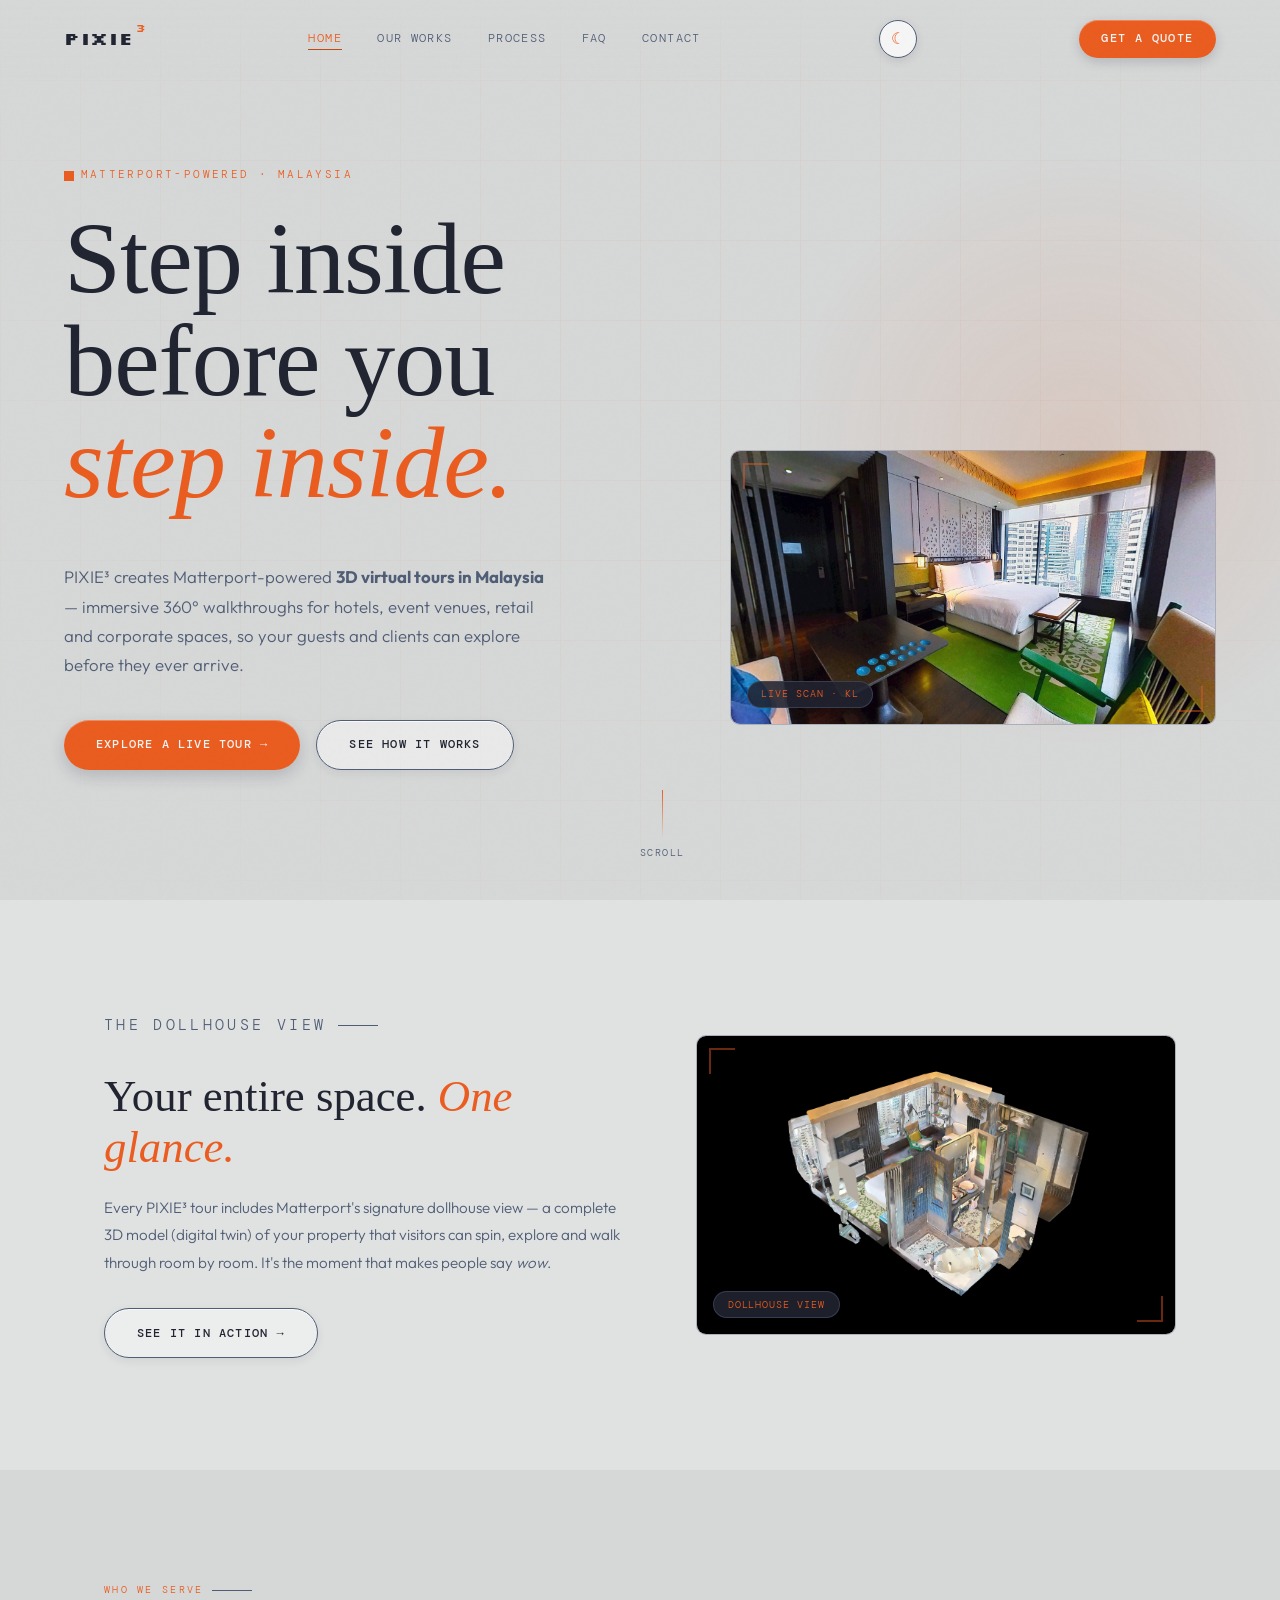
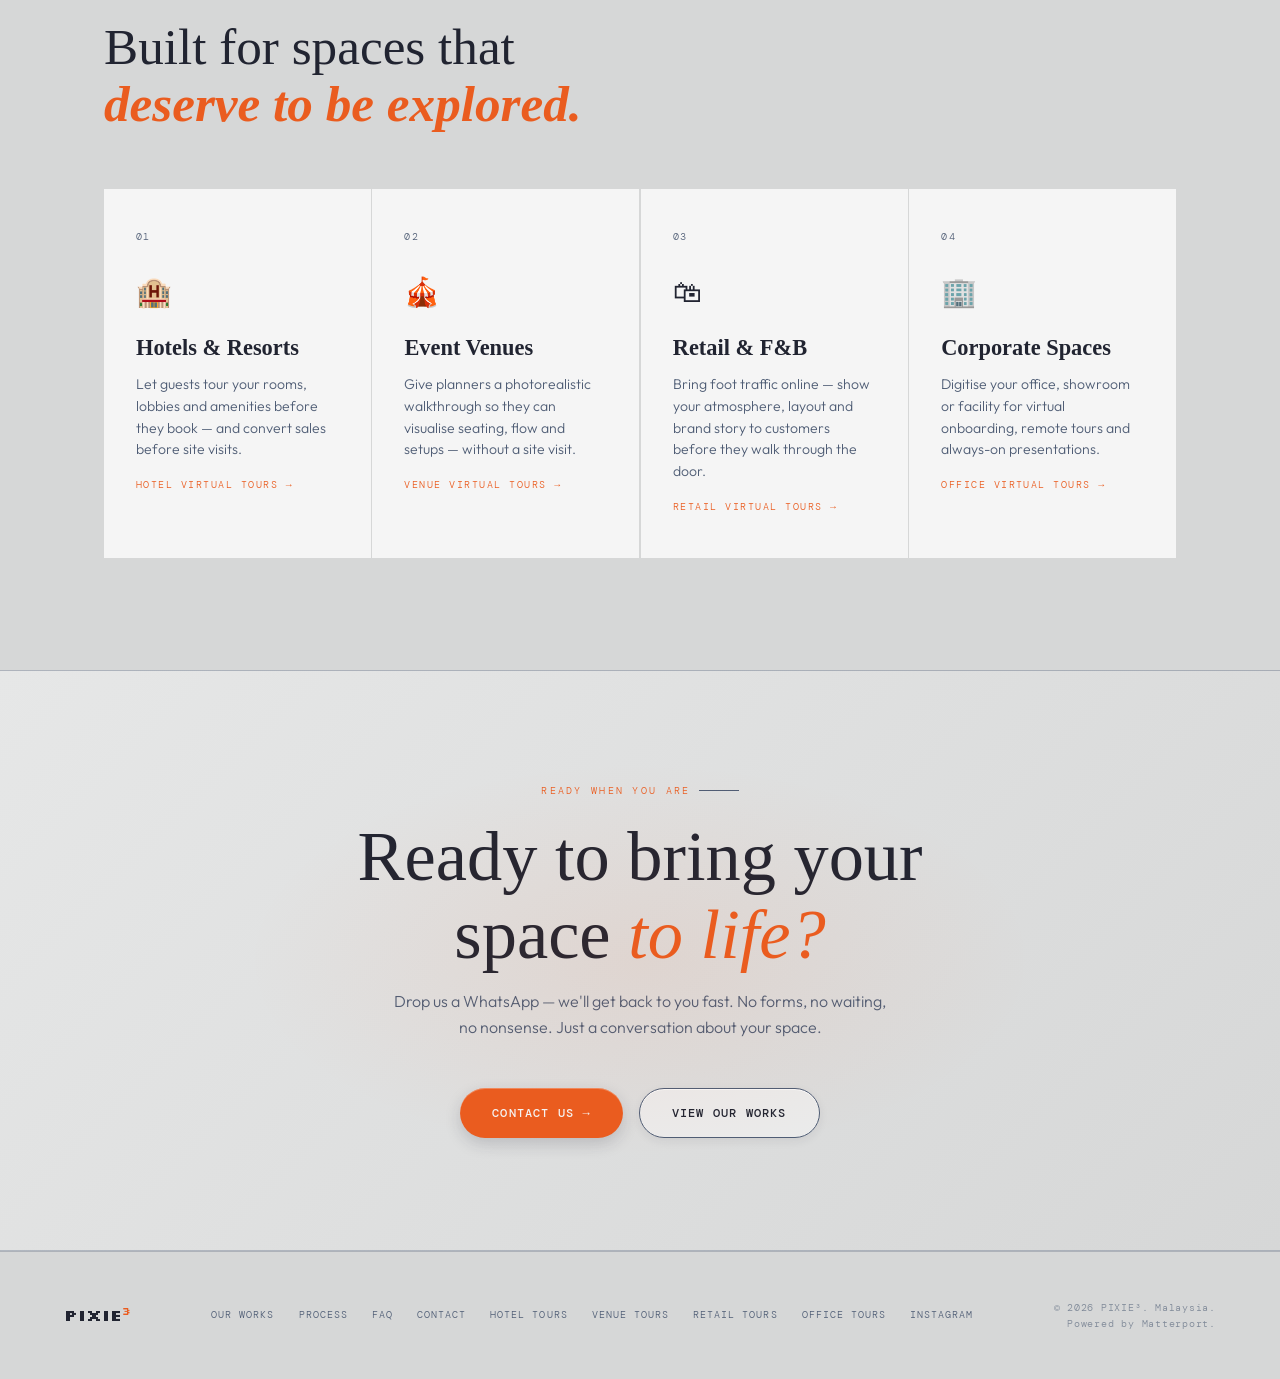
==== commit 3e9d66fd: "Add files via upload" ====
--- a/index.html
+++ b/index.html
@@ -3,19 +3,55 @@
 <head>
   <meta charset="UTF-8" />
   <meta name="viewport" content="width=device-width, initial-scale=1.0" />
-  <title>PIXIE³ — Immersive 3D Virtual Tours Malaysia</title>
-  <meta name="description" content="PIXIE³ brings your space to life with Matterport-powered 3D virtual tours in Malaysia. Serving hotels, event venues, retail, F&B and corporate spaces. Book a scan today." />
+  <title>3D Virtual Tour Malaysia — Matterport Scanning for Hotels & Venues | PIXIE³</title>
+  <meta name="description" content="PIXIE³ creates Matterport-powered 3D virtual tours in Malaysia — 360° walkthroughs for hotels, event venues, retail, F&B and corporate spaces in KL and nationwide. Get a fixed quote via WhatsApp." />
   <meta name="keywords" content="3D virtual tour Malaysia, Matterport Malaysia, virtual tour Kuala Lumpur, hotel virtual tour Malaysia, 360 virtual tour Malaysia, digital twin Malaysia" />
-  <meta property="og:title" content="PIXIE³ — Immersive 3D Virtual Tours Malaysia" />
+  <meta property="og:title" content="3D Virtual Tour Malaysia — Matterport Scanning | PIXIE³" />
   <meta property="og:description" content="Step inside before you step inside. Matterport-powered 3D virtual tours for hotels, venues, retail and corporate spaces across Malaysia." />
-  <meta property="og:url" content="https://www.pixiecube.space" />
-  <meta property="og:image" content="https://www.pixiecube.space/assets/room-scan.jpg" />
+  <meta property="og:url" content="https://pixiecube.space/" />
+  <meta property="og:image" content="https://pixiecube.space/assets/room-scan.jpg" />
   <meta property="og:type" content="website" />
-  <link rel="canonical" href="https://www.pixiecube.space" />
+  <meta name="twitter:card" content="summary_large_image" />
+  <link rel="canonical" href="https://pixiecube.space/" />
+  <link rel="icon" href="data:image/svg+xml,%3Csvg xmlns='http://www.w3.org/2000/svg' viewBox='0 0 100 100'%3E%3Crect width='100' height='100' fill='%23212431'/%3E%3Crect x='22' y='22' width='56' height='56' fill='%23EA5C1F'/%3E%3C/svg%3E" />
+
+  <script type="application/ld+json">
+  {
+    "@context": "https://schema.org",
+    "@type": "LocalBusiness",
+    "@id": "https://pixiecube.space/#business",
+    "name": "PIXIE³",
+    "alternateName": "Pixie Cube",
+    "description": "Matterport-powered 3D virtual tour production for hotels, event venues, retail, F&B and corporate spaces across Malaysia.",
+    "url": "https://pixiecube.space/",
+    "email": "hello@pixiecube.space",
+    "telephone": "+60145845034",
+    "image": "https://pixiecube.space/assets/room-scan.jpg",
+    "priceRange": "$$",
+    "address": {
+      "@type": "PostalAddress",
+      "streetAddress": "Plaza KLTS",
+      "addressLocality": "Kuala Lumpur",
+      "postalCode": "53000",
+      "addressCountry": "MY"
+    },
+    "geo": { "@type": "GeoCoordinates", "latitude": 3.2035407, "longitude": 101.7034491 },
+    "areaServed": { "@type": "Country", "name": "Malaysia" },
+    "sameAs": ["https://instagram.com/pixiecube.space"],
+    "knowsAbout": ["Matterport 3D scanning", "virtual tours", "digital twins", "360 photography"],
+    "makesOffer": [
+      { "@type": "Offer", "itemOffered": { "@type": "Service", "name": "Hotel & Resort Virtual Tours", "url": "https://pixiecube.space/hotel-virtual-tour.html" } },
+      { "@type": "Offer", "itemOffered": { "@type": "Service", "name": "Event Venue Virtual Tours", "url": "https://pixiecube.space/event-venue-virtual-tour.html" } },
+      { "@type": "Offer", "itemOffered": { "@type": "Service", "name": "Retail & F&B Virtual Tours", "url": "https://pixiecube.space/retail-virtual-tour.html" } },
+      { "@type": "Offer", "itemOffered": { "@type": "Service", "name": "Office & Corporate Virtual Tours", "url": "https://pixiecube.space/office-virtual-tour.html" } }
+    ]
+  }
+  </script>
 
   <link rel="preconnect" href="https://fonts.googleapis.com" />
   <link rel="preconnect" href="https://fonts.gstatic.com" crossorigin />
   <link href="https://fonts.googleapis.com/css2?family=Cormorant+Garamond:ital,wght@0,300;0,400;0,600;1,300;1,400&family=DM+Mono:wght@300;400;500&family=Outfit:wght@300;400;500;600&family=Silkscreen:wght@400;700&display=swap" rel="stylesheet" />
+  <script>(function(){try{var t=localStorage.getItem('pixie-theme');if(!t){t=window.matchMedia&&window.matchMedia('(prefers-color-scheme: dark)').matches?'dark':'light';}document.documentElement.setAttribute('data-theme',t);}catch(e){}})();</script>
   <link rel="stylesheet" href="styles.css" />
 
   <style>
@@ -35,8 +71,8 @@
       position: absolute;
       inset: 0;
       background-image:
-        linear-gradient(rgba(240,165,0,0.04) 1px, transparent 1px),
-        linear-gradient(90deg, rgba(240,165,0,0.04) 1px, transparent 1px);
+        linear-gradient(rgba(234,92,31,0.04) 1px, transparent 1px),
+        linear-gradient(90deg, rgba(234,92,31,0.04) 1px, transparent 1px);
       background-size: 80px 80px;
       mask-image: radial-gradient(ellipse 80% 80% at 60% 40%, black 30%, transparent 100%);
     }
@@ -46,7 +82,7 @@
       width: 600px; height: 600px;
       right: -100px; top: 50%;
       transform: translateY(-50%);
-      background: radial-gradient(circle, rgba(240,165,0,0.12) 0%, transparent 70%);
+      background: radial-gradient(circle, rgba(234,92,31,0.12) 0%, transparent 70%);
       pointer-events: none;
     }
     .hero-eyebrow {
@@ -161,6 +197,16 @@
       max-width: 22ch;
       margin-bottom: 3.5rem;
     }
+    a.card { color: inherit; text-decoration: none; display: block; }
+    .card-more {
+      display: inline-block;
+      margin-top: 1rem;
+      font-family: var(--ff-mono);
+      font-size: 0.62rem;
+      letter-spacing: 0.15em;
+      text-transform: uppercase;
+      color: var(--amber);
+    }
 
     @media (max-width: 900px) {
       .hero-visual { display: none; }
@@ -180,8 +226,10 @@
       <li><a href="index.html" class="active">Home</a></li>
       <li><a href="works.html">Our Works</a></li>
       <li><a href="process.html">Process</a></li>
+      <li><a href="faq.html">FAQ</a></li>
       <li><a href="contact.html">Contact</a></li>
     </ul>
+    <button class="theme-toggle" aria-label="Switch theme">☾</button>
     <a href="contact.html" class="nav-cta">Get a Quote</a>
   </nav>
 
@@ -194,7 +242,7 @@
       <span class="line3"><em>step inside.</em></span>
     </h1>
     <p class="hero-sub">
-      PIXIE³ transforms physical spaces into immersive 3D virtual experiences — so your guests, clients and customers can explore before they ever arrive.
+      PIXIE³ creates Matterport-powered <strong>3D virtual tours in Malaysia</strong> — immersive 360° walkthroughs for hotels, event venues, retail and corporate spaces, so your guests and clients can explore before they ever arrive.
     </p>
     <div class="hero-actions">
       <a href="works.html" class="btn-primary">Explore a Live Tour →</a>
@@ -204,7 +252,7 @@
     <div class="hero-visual">
       <div class="frame">
         <span class="corner tl" aria-hidden="true"></span>
-        <img src="assets/room-scan.jpg" alt="Matterport 3D scan of a hotel room in Kuala Lumpur with skyline view" loading="eager" />
+        <img src="assets/room-scan.jpg" alt="Matterport 3D virtual tour scan of a hotel room in Kuala Lumpur, Malaysia with skyline view" loading="eager" />
         <span class="corner br" aria-hidden="true"></span>
         <span class="badge">Live scan · KL</span>
       </div>
@@ -224,13 +272,13 @@
           <p class="eyebrow">The dollhouse view</p>
           <h2 class="display-title" id="teaser-heading">Your entire space. <em>One glance.</em></h2>
           <p>
-            Every PIXIE³ tour includes Matterport's signature dollhouse view — a complete 3D model of your property that visitors can spin, explore and walk through room by room. It's the moment that makes people say <em>wow</em>.
+            Every PIXIE³ tour includes Matterport's signature dollhouse view — a complete 3D model (digital twin) of your property that visitors can spin, explore and walk through room by room. It's the moment that makes people say <em>wow</em>.
           </p>
           <a href="works.html" class="btn-ghost">See It In Action →</a>
         </div>
         <div class="frame teaser-visual reveal">
           <span class="corner tl" aria-hidden="true"></span>
-          <img src="assets/dollhouse.jpg" alt="Matterport dollhouse cutaway view of a scanned hotel suite" loading="lazy" />
+          <img src="assets/dollhouse.jpg" alt="Matterport dollhouse view — 3D digital twin of a scanned hotel suite in Malaysia" loading="lazy" />
           <span class="corner br" aria-hidden="true"></span>
           <span class="badge">Dollhouse view</span>
         </div>
@@ -245,33 +293,37 @@
       <h2 class="display-title serve-title reveal" id="serve-heading">Built for spaces that <strong>deserve to be explored.</strong></h2>
       <div class="card-grid" role="list">
 
-        <article class="card reveal" role="listitem">
+        <a class="card reveal" role="listitem" href="hotel-virtual-tour.html">
           <div class="card-num">01</div>
           <span class="card-icon" aria-hidden="true">🏨</span>
           <div class="card-title">Hotels &amp; Resorts</div>
           <p class="card-line">Let guests tour your rooms, lobbies and amenities before they book — and convert sales before site visits.</p>
-        </article>
-
-        <article class="card reveal" role="listitem">
+          <span class="card-more">Hotel virtual tours →</span>
+        </a>
+
+        <a class="card reveal" role="listitem" href="event-venue-virtual-tour.html">
           <div class="card-num">02</div>
           <span class="card-icon" aria-hidden="true">🎪</span>
           <div class="card-title">Event Venues</div>
           <p class="card-line">Give planners a photorealistic walkthrough so they can visualise seating, flow and setups — without a site visit.</p>
-        </article>
-
-        <article class="card reveal" role="listitem">
+          <span class="card-more">Venue virtual tours →</span>
+        </a>
+
+        <a class="card reveal" role="listitem" href="retail-virtual-tour.html">
           <div class="card-num">03</div>
           <span class="card-icon" aria-hidden="true">🛍</span>
           <div class="card-title">Retail &amp; F&amp;B</div>
           <p class="card-line">Bring foot traffic online — show your atmosphere, layout and brand story to customers before they walk through the door.</p>
-        </article>
-
-        <article class="card reveal" role="listitem">
+          <span class="card-more">Retail virtual tours →</span>
+        </a>
+
+        <a class="card reveal" role="listitem" href="office-virtual-tour.html">
           <div class="card-num">04</div>
           <span class="card-icon" aria-hidden="true">🏢</span>
           <div class="card-title">Corporate Spaces</div>
           <p class="card-line">Digitise your office, showroom or facility for virtual onboarding, remote tours and always-on presentations.</p>
-        </article>
+          <span class="card-more">Office virtual tours →</span>
+        </a>
 
       </div>
     </div>
@@ -297,7 +349,12 @@
       <ul class="footer-links">
         <li><a href="works.html">Our Works</a></li>
         <li><a href="process.html">Process</a></li>
+        <li><a href="faq.html">FAQ</a></li>
         <li><a href="contact.html">Contact</a></li>
+        <li><a href="hotel-virtual-tour.html">Hotel Tours</a></li>
+        <li><a href="event-venue-virtual-tour.html">Venue Tours</a></li>
+        <li><a href="retail-virtual-tour.html">Retail Tours</a></li>
+        <li><a href="office-virtual-tour.html">Office Tours</a></li>
         <li><a href="https://instagram.com/pixiecube.space" target="_blank" rel="noopener">Instagram</a></li>
       </ul>
       <div class="footer-legal">
--- a/styles.css
+++ b/styles.css
@@ -0,0 +1,583 @@
+/* ═══════════════════════════════════════════════════════════════
+   PIXIE³ — shared styles
+   deep slate-navy · signal orange · editorial serif · pixel wordmark
+   palette: #212431 / #4F5D75 / #D6D7D7 / #F5F5F5 / #EA5C1F
+   ═══════════════════════════════════════════════════════════════ */
+
+:root {
+  --navy:      #D6D7D7;   /* base background (light) */
+  --navy-mid:  #E0E1E1;   /* layered section */
+  --navy-card: #F5F5F5;   /* cards — light, raised */
+  --navy-edge: #FFFFFF;   /* hover / raised edges */
+  --slate:     #4F5D75;   /* structural slate blue */
+  --amber:     #EA5C1F;   /* signal orange accent */
+  --amber-dim: #C24915;
+  --amber-glow:#EA5C1F33;
+  --cream:     #212431;   /* primary text (dark) */
+  --mist:      #4F5D75;   /* secondary text */
+  --white:     #212431;   /* headings (dark on light) */
+
+  --ff-display: 'Cormorant Garamond', Georgia, serif;
+  --ff-mono:    'DM Mono', 'Courier New', monospace;
+  --ff-body:    'Outfit', sans-serif;
+  --ff-pixel:   'Silkscreen', monospace;
+
+  --ease-out-expo: cubic-bezier(0.16, 1, 0.3, 1);
+}
+
+/* ── DARK THEME (same palette, flipped) ──────────────────────── */
+html[data-theme="dark"] {
+  --navy:      #212431;   /* base background */
+  --navy-mid:  #262A39;
+  --navy-card: #2B3040;
+  --navy-edge: #394054;
+  --cream:     #F5F5F5;
+  --mist:      #C6C9D2;
+  --white:     #F8F8F8;
+}
+html[data-theme="dark"] nav {
+  background: linear-gradient(to bottom, rgba(33,36,49,0.95) 0%, rgba(33,36,49,0) 100%);
+}
+html[data-theme="dark"] .cta-band {
+  background: linear-gradient(135deg, #252838 0%, #262A39 50%, #212431 100%);
+}
+html[data-theme="dark"] .btn-ghost {
+  background: rgba(79,93,117,0.15);
+  box-shadow: inset 0 1px 0 rgba(255,255,255,0.06);
+}
+html[data-theme="dark"] .footer-legal { color: rgba(198,201,210,0.45); }
+html[data-theme="dark"] .card:hover { box-shadow: 0 12px 30px rgba(0,0,0,0.3); }
+body { transition: background 0.35s, color 0.35s; }
+
+/* theme toggle pill */
+.theme-toggle {
+  background: var(--navy-card);
+  border: 1px solid var(--slate);
+  border-radius: 999px;
+  width: 38px; height: 38px;
+  display: inline-flex;
+  align-items: center;
+  justify-content: center;
+  font-size: 1rem;
+  line-height: 1;
+  color: var(--amber);
+  cursor: pointer;
+  margin-left: 1rem;
+  box-shadow: 0 3px 10px rgba(33,36,49,0.12), inset 0 1px 0 rgba(255,255,255,0.4);
+  transition: transform 0.2s var(--ease-out-expo), box-shadow 0.25s, background 0.3s;
+}
+.theme-toggle:hover {
+  transform: translateY(-1px) rotate(15deg);
+  box-shadow: 0 6px 18px rgba(234,92,31,0.3);
+}
+html[data-theme="dark"] .theme-toggle {
+  box-shadow: 0 3px 10px rgba(0,0,0,0.35), inset 0 1px 0 rgba(255,255,255,0.08);
+}
+.nav-right { display: flex; align-items: center; }
+
+*, *::before, *::after { box-sizing: border-box; margin: 0; padding: 0; }
+html { scroll-behavior: smooth; }
+body {
+  background: var(--navy);
+  color: var(--cream);
+  font-family: var(--ff-body);
+  font-weight: 300;
+  line-height: 1.6;
+  overflow-x: hidden;
+}
+a { color: inherit; text-decoration: none; }
+img { display: block; max-width: 100%; }
+
+/* film-grain overlay */
+body::before {
+  content: '';
+  position: fixed;
+  inset: 0;
+  background-image: url("data:image/svg+xml,%3Csvg viewBox='0 0 256 256' xmlns='http://www.w3.org/2000/svg'%3E%3Cfilter id='noise'%3E%3CfeTurbulence type='fractalNoise' baseFrequency='0.9' numOctaves='4' stitchTiles='stitch'/%3E%3C/filter%3E%3Crect width='100%25' height='100%25' filter='url(%23noise)' opacity='0.03'/%3E%3C/svg%3E");
+  pointer-events: none;
+  z-index: 1000;
+  opacity: 0.4;
+}
+
+/* ── NAV ─────────────────────────────────────────────────────── */
+nav {
+  position: fixed;
+  top: 0; left: 0; right: 0;
+  z-index: 900;
+  display: flex;
+  align-items: center;
+  justify-content: space-between;
+  padding: 1.25rem 5vw;
+  background: linear-gradient(to bottom, rgba(214,215,215,0.95) 0%, rgba(214,215,215,0) 100%);
+  animation: navSlide 0.8s var(--ease-out-expo) both;
+}
+@keyframes navSlide {
+  from { opacity: 0; transform: translateY(-16px); }
+  to   { opacity: 1; transform: translateY(0); }
+}
+
+.logo {
+  font-family: var(--ff-pixel);
+  font-weight: 700;
+  font-size: 1.15rem;
+  letter-spacing: 0.04em;
+  color: var(--white);
+  display: inline-flex;
+  align-items: flex-start;
+  gap: 0.1em;
+  transition: opacity 0.2s;
+}
+.logo:hover { opacity: 0.8; }
+.logo sup {
+  color: var(--amber);
+  font-size: 0.6em;
+  line-height: 1;
+  margin-top: -0.1em;
+}
+
+.nav-links {
+  display: flex;
+  gap: 2.2rem;
+  list-style: none;
+  font-family: var(--ff-mono);
+  font-size: 0.72rem;
+  letter-spacing: 0.12em;
+  text-transform: uppercase;
+  color: var(--mist);
+}
+.nav-links a {
+  position: relative;
+  padding-bottom: 4px;
+  transition: color 0.25s;
+}
+/* sweep underline on hover */
+.nav-links a::after {
+  content: '';
+  position: absolute;
+  left: 0; bottom: 0;
+  width: 100%; height: 1px;
+  background: var(--amber);
+  transform: scaleX(0);
+  transform-origin: right;
+  transition: transform 0.35s var(--ease-out-expo);
+}
+.nav-links a:hover { color: var(--white); }
+.nav-links a:hover::after {
+  transform: scaleX(1);
+  transform-origin: left;
+}
+.nav-links a.active { color: var(--amber); }
+.nav-links a.active::after { transform: scaleX(1); background: var(--amber-dim); }
+
+.nav-cta {
+  font-family: var(--ff-mono);
+  font-size: 0.72rem;
+  letter-spacing: 0.12em;
+  text-transform: uppercase;
+  background: var(--amber);
+  color: #F5F5F5;
+  padding: 0.6rem 1.4rem;
+  border-radius: 999px;
+  font-weight: 500;
+  box-shadow: 0 4px 12px rgba(33,36,49,0.18), inset 0 1px 0 rgba(255,255,255,0.25);
+  transition: background 0.2s, transform 0.15s, box-shadow 0.25s;
+}
+.nav-cta:hover {
+  background: #FF6B2B;
+  transform: translateY(-1px);
+  box-shadow: 0 6px 20px rgba(234,92,31,0.4), inset 0 1px 0 rgba(255,255,255,0.3);
+}
+
+/* mobile hamburger */
+.nav-toggle {
+  display: none;
+  background: none;
+  border: 1px solid rgba(79,93,117,0.6);
+  border-radius: 999px;
+  color: var(--amber);
+  font-family: var(--ff-mono);
+  font-size: 0.65rem;
+  letter-spacing: 0.12em;
+  text-transform: uppercase;
+  padding: 0.5rem 1rem;
+  cursor: pointer;
+}
+
+/* ── SHARED SECTION PIECES ───────────────────────────────────── */
+section { position: relative; }
+.section-inner {
+  max-width: 1200px;
+  margin: 0 auto;
+  padding: 7rem 5vw;
+}
+.eyebrow {
+  font-family: var(--ff-mono);
+  font-size: 0.65rem;
+  letter-spacing: 0.22em;
+  text-transform: uppercase;
+  color: var(--amber);
+  margin-bottom: 1.2rem;
+  display: flex;
+  align-items: center;
+  gap: 0.8em;
+}
+.eyebrow::after {
+  content: '';
+  display: block;
+  width: 40px;
+  height: 1px;
+  background: var(--slate);
+}
+
+.display-title {
+  font-family: var(--ff-display);
+  font-weight: 300;
+  line-height: 1.12;
+}
+.display-title em { font-style: italic; color: var(--amber); }
+.display-title strong { font-weight: 600; font-style: italic; color: var(--amber); }
+
+/* scroll-reveal */
+.reveal {
+  opacity: 0;
+  transform: translateY(28px);
+  transition: opacity 0.9s var(--ease-out-expo), transform 0.9s var(--ease-out-expo);
+}
+.reveal.in { opacity: 1; transform: translateY(0); }
+
+/* ── PAGE HERO (interior pages) ──────────────────────────────── */
+.page-hero {
+  padding: 11rem 5vw 5rem;
+  max-width: 1200px;
+  margin: 0 auto;
+  position: relative;
+}
+.page-hero::before {
+  content: '';
+  position: absolute;
+  inset: 0;
+  background-image:
+    linear-gradient(rgba(79,93,117,0.10) 1px, transparent 1px),
+    linear-gradient(90deg, rgba(79,93,117,0.10) 1px, transparent 1px);
+  background-size: 80px 80px;
+  mask-image: radial-gradient(ellipse 70% 90% at 30% 20%, black 20%, transparent 100%);
+  pointer-events: none;
+}
+.page-hero h1 {
+  font-family: var(--ff-display);
+  font-size: clamp(2.8rem, 6.5vw, 5.5rem);
+  font-weight: 300;
+  line-height: 1.05;
+  max-width: 16ch;
+  animation: fadeUp 0.9s 0.15s var(--ease-out-expo) both;
+}
+.page-hero h1 em { font-style: italic; color: var(--amber); }
+.page-hero .lede {
+  margin-top: 1.8rem;
+  max-width: 560px;
+  color: var(--mist);
+  font-size: 1.05rem;
+  line-height: 1.75;
+  animation: fadeUp 0.9s 0.35s var(--ease-out-expo) both;
+}
+.page-hero .eyebrow { animation: fadeUp 0.9s var(--ease-out-expo) both; }
+
+@keyframes fadeUp {
+  from { opacity: 0; transform: translateY(24px); }
+  to   { opacity: 1; transform: translateY(0); }
+}
+
+/* ── BUTTONS — soft pill, techie ─────────────────────────────── */
+.btn-primary, .btn-ghost, .btn-wa {
+  display: inline-flex;
+  align-items: center;
+  gap: 0.6em;
+  font-family: var(--ff-mono);
+  font-size: 0.75rem;
+  letter-spacing: 0.1em;
+  text-transform: uppercase;
+  font-weight: 500;
+  padding: 0.9rem 2rem;
+  border-radius: 999px;
+  transition: background 0.2s, color 0.2s, border-color 0.2s, transform 0.15s, box-shadow 0.25s;
+}
+.btn-primary {
+  background: var(--amber);
+  color: #F5F5F5;
+  box-shadow: 0 6px 16px rgba(33,36,49,0.18), inset 0 1px 0 rgba(255,255,255,0.28);
+}
+.btn-primary:hover {
+  background: #FF6B2B;
+  transform: translateY(-2px);
+  box-shadow: 0 10px 28px rgba(234,92,31,0.4), inset 0 1px 0 rgba(255,255,255,0.32);
+}
+.btn-ghost {
+  border: 1px solid var(--slate);
+  color: var(--cream);
+  background: rgba(245,245,245,0.6);
+  box-shadow: 0 3px 10px rgba(33,36,49,0.08), inset 0 1px 0 rgba(255,255,255,0.7);
+}
+.btn-ghost:hover {
+  border-color: var(--amber);
+  color: var(--amber);
+  background: rgba(234,92,31,0.08);
+  transform: translateY(-2px);
+  box-shadow: 0 6px 20px rgba(234,92,31,0.18);
+}
+.btn-wa {
+  background: #25D366;
+  color: #fff;
+  padding: 0.95rem 2rem;
+  box-shadow: 0 6px 16px rgba(33,36,49,0.15), inset 0 1px 0 rgba(255,255,255,0.25);
+}
+.btn-wa:hover {
+  background: #1ebe5b;
+  transform: translateY(-2px);
+  box-shadow: 0 10px 28px rgba(37,211,102,0.35);
+}
+.btn-wa-secondary {
+  background: rgba(37,211,102,0.12);
+  color: #25D366;
+  border: 1px solid rgba(37,211,102,0.3);
+  box-shadow: none;
+}
+.btn-wa-secondary:hover {
+  background: rgba(37,211,102,0.2);
+  box-shadow: 0 8px 24px rgba(37,211,102,0.12);
+}
+.wa-icon { width: 16px; height: 16px; flex-shrink: 0; }
+
+/* ── IMAGE FRAME (hover-bracket treatment) ───────────────────── */
+.frame {
+  position: relative;
+  border: 1px solid rgba(79,93,117,0.45);
+  border-radius: 10px;
+  overflow: hidden;
+  background: var(--navy-card);
+}
+.frame img {
+  width: 100%; height: 100%;
+  object-fit: cover;
+  transition: transform 0.8s var(--ease-out-expo), filter 0.5s;
+  filter: saturate(0.92);
+}
+.frame:hover img { transform: scale(1.04); filter: saturate(1.05); }
+.frame .corner {
+  position: absolute;
+  width: 26px; height: 26px;
+  z-index: 2;
+  opacity: 0.45;
+  transition: opacity 0.3s, transform 0.4s var(--ease-out-expo);
+  pointer-events: none;
+}
+.frame .corner.tl { top: 12px; left: 12px; border-top: 2px solid var(--amber); border-left: 2px solid var(--amber); }
+.frame .corner.br { bottom: 12px; right: 12px; border-bottom: 2px solid var(--amber); border-right: 2px solid var(--amber); }
+.frame:hover .corner { opacity: 1; }
+.frame:hover .corner.tl { transform: translate(-4px, -4px); }
+.frame:hover .corner.br { transform: translate(4px, 4px); }
+.frame .badge {
+  position: absolute;
+  bottom: 1rem; left: 1rem;
+  z-index: 2;
+  background: rgba(33,36,49,0.88);
+  border: 1px solid rgba(79,93,117,0.5);
+  padding: 0.3rem 0.85rem;
+  font-family: var(--ff-mono);
+  font-size: 0.6rem;
+  letter-spacing: 0.1em;
+  text-transform: uppercase;
+  color: var(--amber);
+  border-radius: 999px;
+}
+
+/* ── CARDS ───────────────────────────────────────────────────── */
+.card-grid {
+  display: grid;
+  grid-template-columns: repeat(auto-fit, minmax(240px, 1fr));
+  gap: 1.5px;
+}
+.card {
+  background: var(--navy-card);
+  padding: 2.5rem 2rem;
+  position: relative;
+  overflow: hidden;
+  transition: background 0.3s, transform 0.3s var(--ease-out-expo), box-shadow 0.3s;
+}
+.card::before {
+  content: '';
+  position: absolute;
+  inset: 0;
+  background: linear-gradient(135deg, rgba(234,92,31,0.06) 0%, transparent 50%);
+  opacity: 0;
+  transition: opacity 0.3s;
+}
+.card::after {
+  content: '';
+  position: absolute;
+  top: 0; left: 0;
+  width: 2px; height: 0;
+  background: var(--amber);
+  transition: height 0.4s var(--ease-out-expo);
+}
+.card:hover { background: var(--navy-edge); transform: translateY(-3px); box-shadow: 0 12px 28px rgba(33,36,49,0.14); }
+.card:hover::before { opacity: 1; }
+.card:hover::after { height: 100%; }
+
+.card-num {
+  font-family: var(--ff-mono);
+  font-size: 0.6rem;
+  letter-spacing: 0.15em;
+  color: var(--slate);
+  margin-bottom: 1.5rem;
+}
+.card-icon { font-size: 1.8rem; margin-bottom: 1rem; display: block; }
+.card-title {
+  font-family: var(--ff-display);
+  font-size: 1.4rem;
+  font-weight: 600;
+  color: var(--white);
+  margin-bottom: 0.5rem;
+}
+.card-line { font-size: 0.88rem; color: var(--mist); line-height: 1.55; }
+
+/* ── MATTERPORT EMBED ────────────────────────────────────────── */
+.tour-embed {
+  position: relative;
+  width: 100%;
+  aspect-ratio: 16 / 9;
+  border: 1px solid rgba(79,93,117,0.5);
+  border-radius: 10px;
+  overflow: hidden;
+  box-shadow: 0 0 60px rgba(234,92,31,0.08);
+  background: var(--navy-card);
+}
+.tour-embed iframe {
+  position: absolute;
+  inset: 0;
+  width: 100%; height: 100%;
+  border: 0;
+}
+
+/* ── CTA BAND ────────────────────────────────────────────────── */
+.cta-band {
+  background: linear-gradient(135deg, #E6E7E7 0%, #DEDFDF 50%, #D6D7D7 100%);
+  border-top: 1px solid rgba(79,93,117,0.35);
+  border-bottom: 1px solid rgba(79,93,117,0.35);
+  position: relative;
+  overflow: hidden;
+}
+.cta-band::before {
+  content: '';
+  position: absolute;
+  top: 50%; left: 50%;
+  transform: translate(-50%, -50%);
+  width: 800px; height: 400px;
+  background: radial-gradient(ellipse, rgba(234,92,31,0.08) 0%, transparent 70%);
+}
+.cta-band .section-inner {
+  display: flex;
+  flex-direction: column;
+  align-items: center;
+  text-align: center;
+}
+.cta-title {
+  font-family: var(--ff-display);
+  font-size: clamp(2.4rem, 5.5vw, 5rem);
+  font-weight: 300;
+  line-height: 1.1;
+  max-width: 18ch;
+  margin-bottom: 1rem;
+}
+.cta-title em { font-style: italic; color: var(--amber); }
+.cta-sub {
+  color: var(--mist);
+  font-size: 1rem;
+  margin-bottom: 3rem;
+  max-width: 46ch;
+}
+.cta-actions {
+  display: flex;
+  gap: 1rem;
+  flex-wrap: wrap;
+  justify-content: center;
+}
+
+/* ── FOOTER ──────────────────────────────────────────────────── */
+footer {
+  background: var(--navy);
+  padding: 3rem 5vw;
+  border-top: 1px solid rgba(79,93,117,0.3);
+}
+.footer-inner {
+  max-width: 1200px;
+  margin: 0 auto;
+  display: flex;
+  align-items: center;
+  justify-content: space-between;
+  gap: 2rem;
+  flex-wrap: wrap;
+}
+.footer-logo {
+  font-family: var(--ff-pixel);
+  font-weight: 700;
+  font-size: 1rem;
+  color: var(--white);
+}
+.footer-logo sup { color: var(--amber); font-size: 0.6em; }
+.footer-links {
+  display: flex;
+  gap: 1.5rem;
+  list-style: none;
+  flex-wrap: wrap;
+  font-family: var(--ff-mono);
+  font-size: 0.65rem;
+  letter-spacing: 0.1em;
+  text-transform: uppercase;
+  color: var(--mist);
+}
+.footer-links a { transition: color 0.2s; }
+.footer-links a:hover { color: var(--amber); }
+.footer-legal {
+  font-family: var(--ff-mono);
+  font-size: 0.6rem;
+  letter-spacing: 0.08em;
+  color: rgba(79,93,117,0.65);
+  text-align: right;
+}
+
+/* ── RESPONSIVE ──────────────────────────────────────────────── */
+@media (max-width: 900px) {
+  .nav-links {
+    display: none;
+    position: absolute;
+    top: 100%;
+    left: 0; right: 0;
+    flex-direction: column;
+    gap: 0;
+    background: rgba(224,225,225,0.98);
+    border-bottom: 1px solid rgba(79,93,117,0.25);
+    padding: 1rem 5vw 1.5rem;
+  }
+  .nav-links.open { display: flex; }
+  .nav-links li { padding: 0.8rem 0; border-bottom: 1px solid rgba(33,36,49,0.08); }
+  .nav-toggle { display: block; }
+  .nav-cta { display: none; }
+}
+@media (max-width: 600px) {
+  .section-inner { padding: 5rem 5vw; }
+  .footer-legal { text-align: left; }
+}
+
+@media (prefers-reduced-motion: reduce) {
+  *, *::before, *::after { animation: none !important; transition: none !important; }
+  .reveal { opacity: 1; transform: none; }
+}
+
+@media (max-width: 900px) {
+  html[data-theme="dark"] .nav-links {
+    background: rgba(33,36,49,0.98);
+    border-bottom: 1px solid var(--navy-edge);
+  }
+  html[data-theme="dark"] .nav-links li { border-bottom: 1px solid rgba(255,255,255,0.05); }
+  .theme-toggle { margin-left: 0.6rem; }
+}
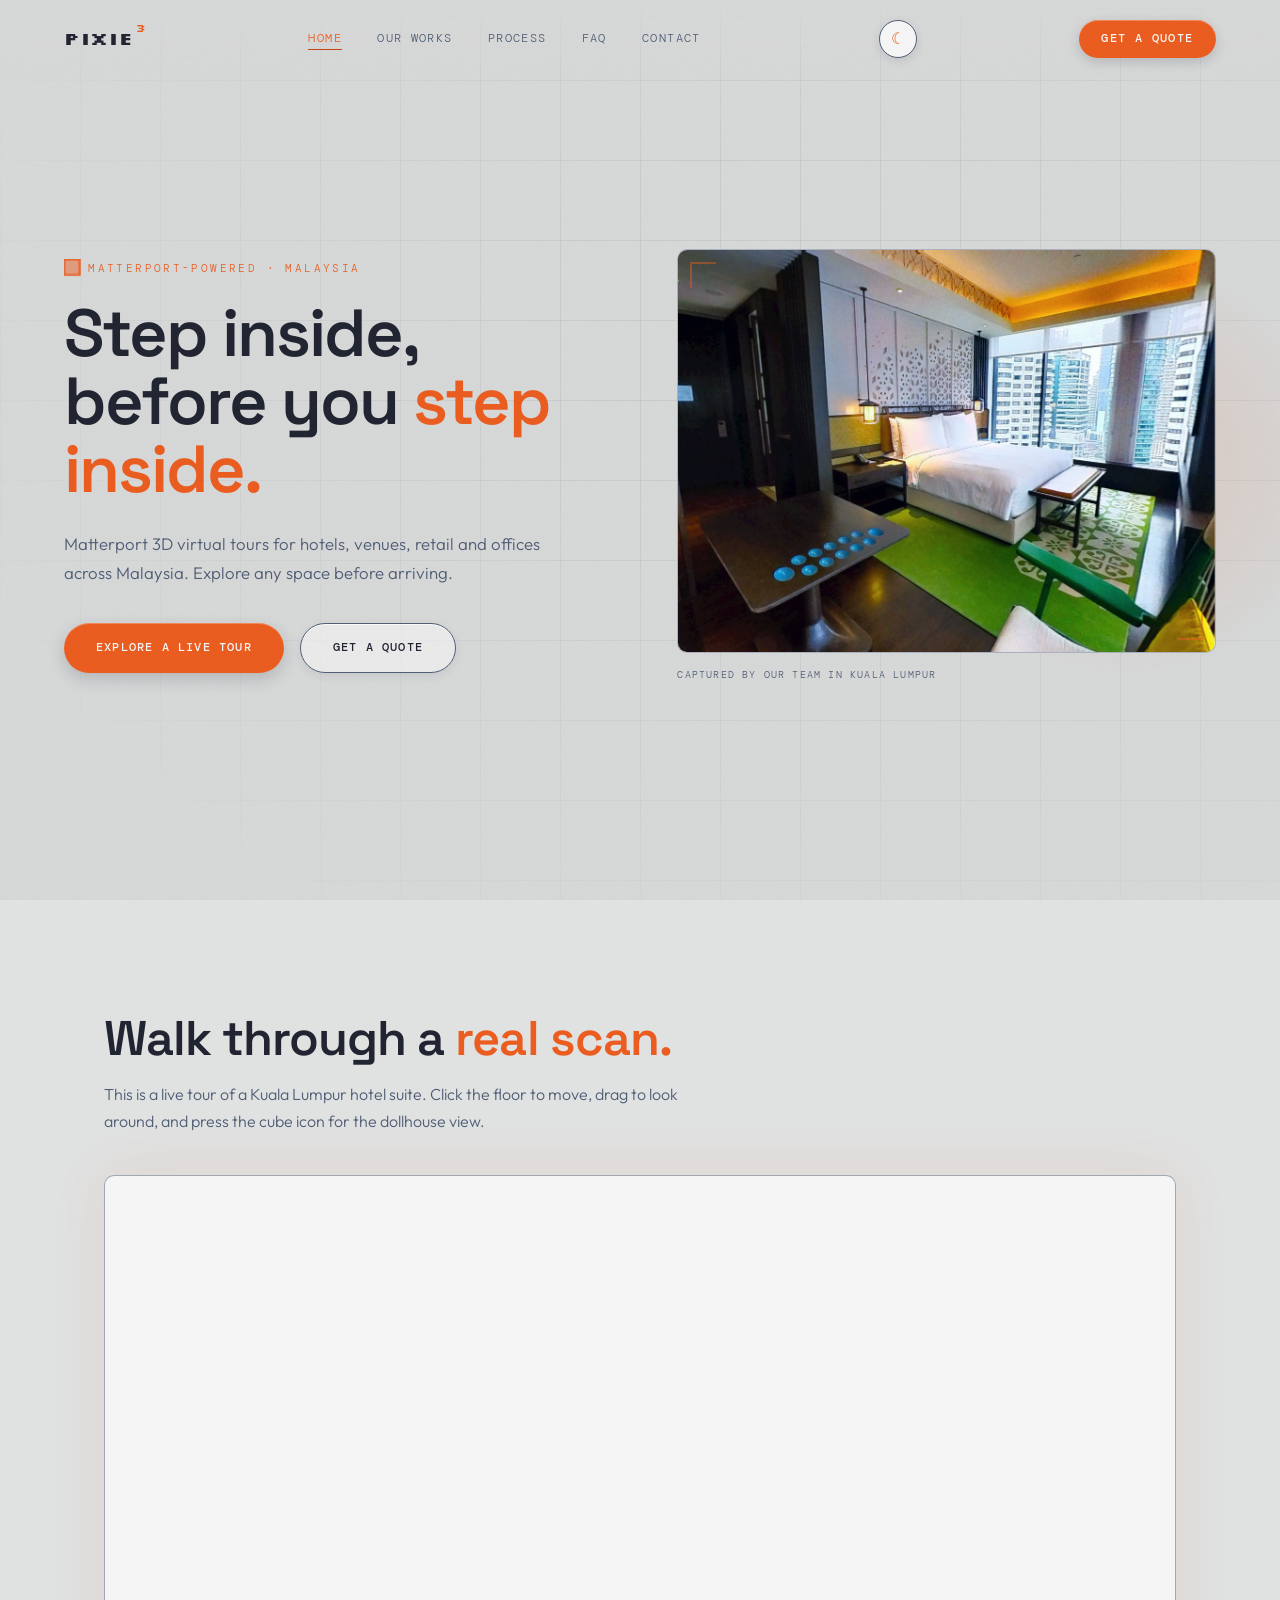
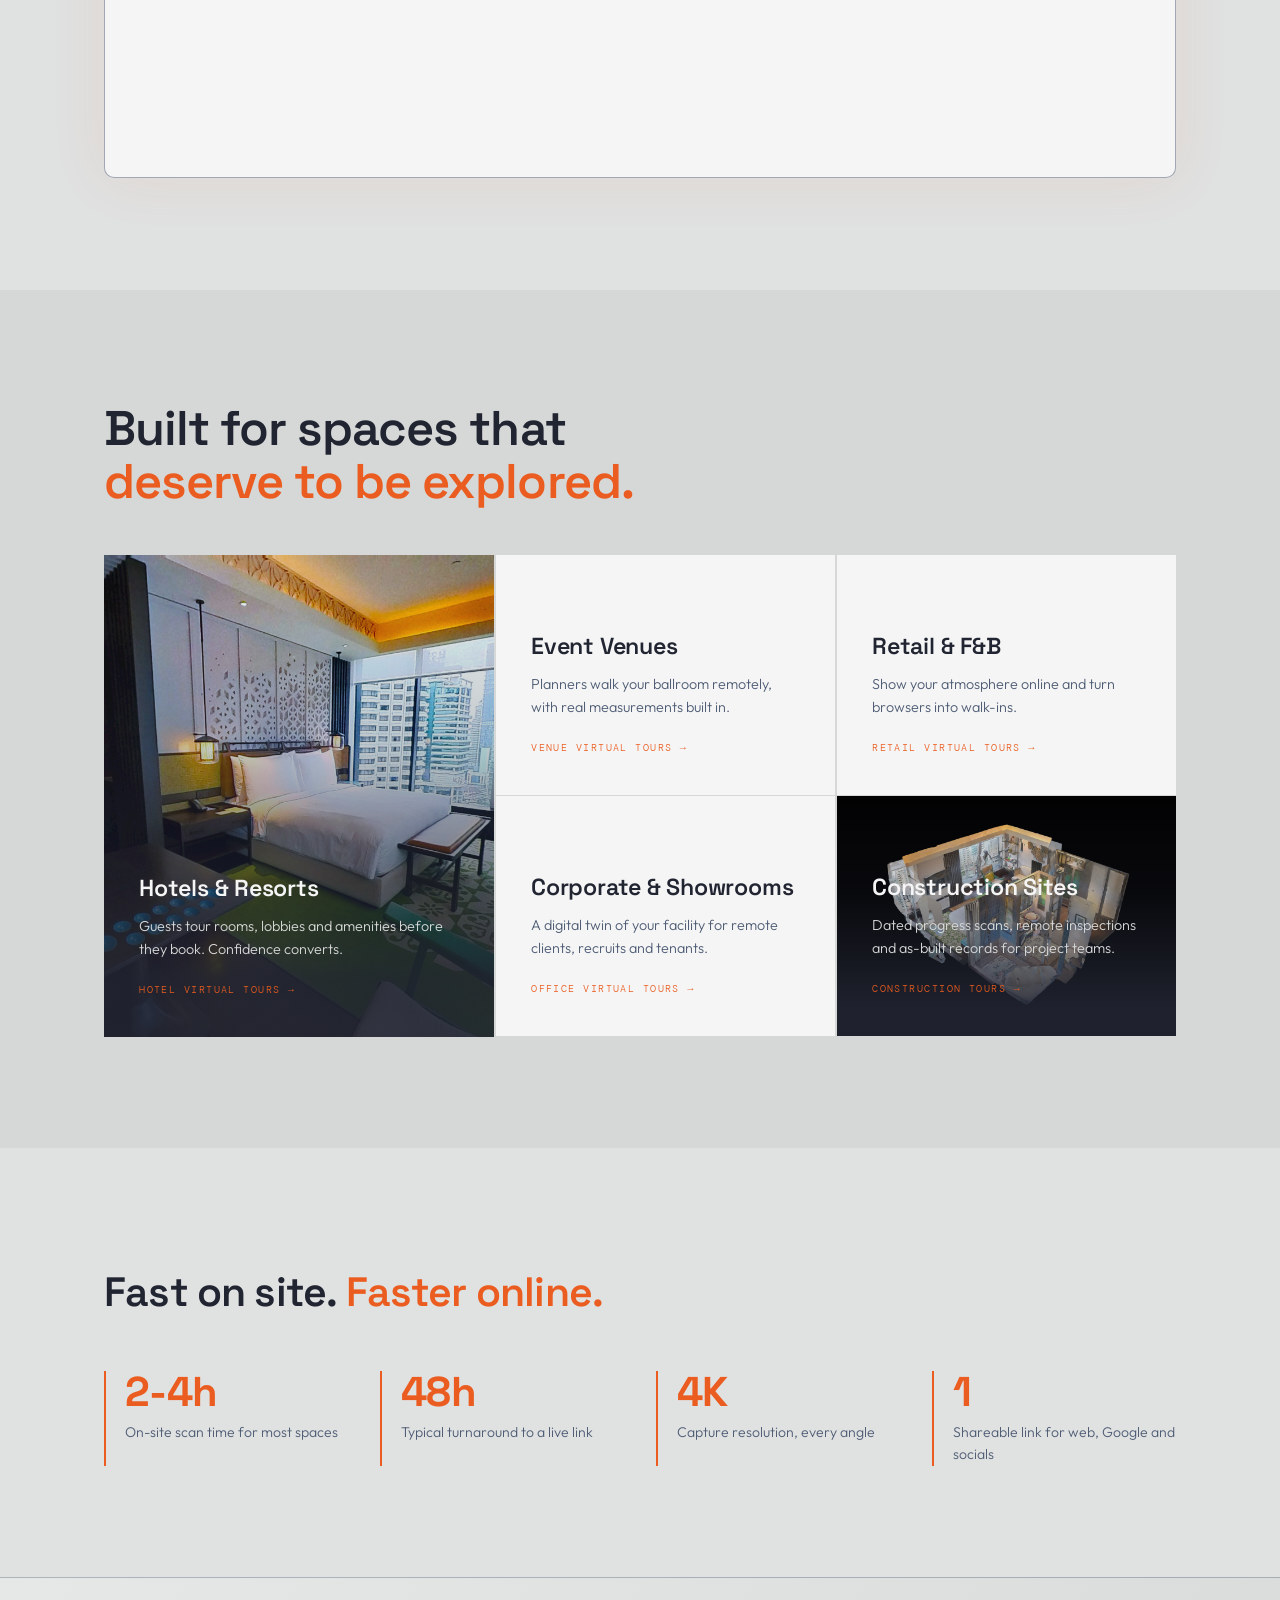
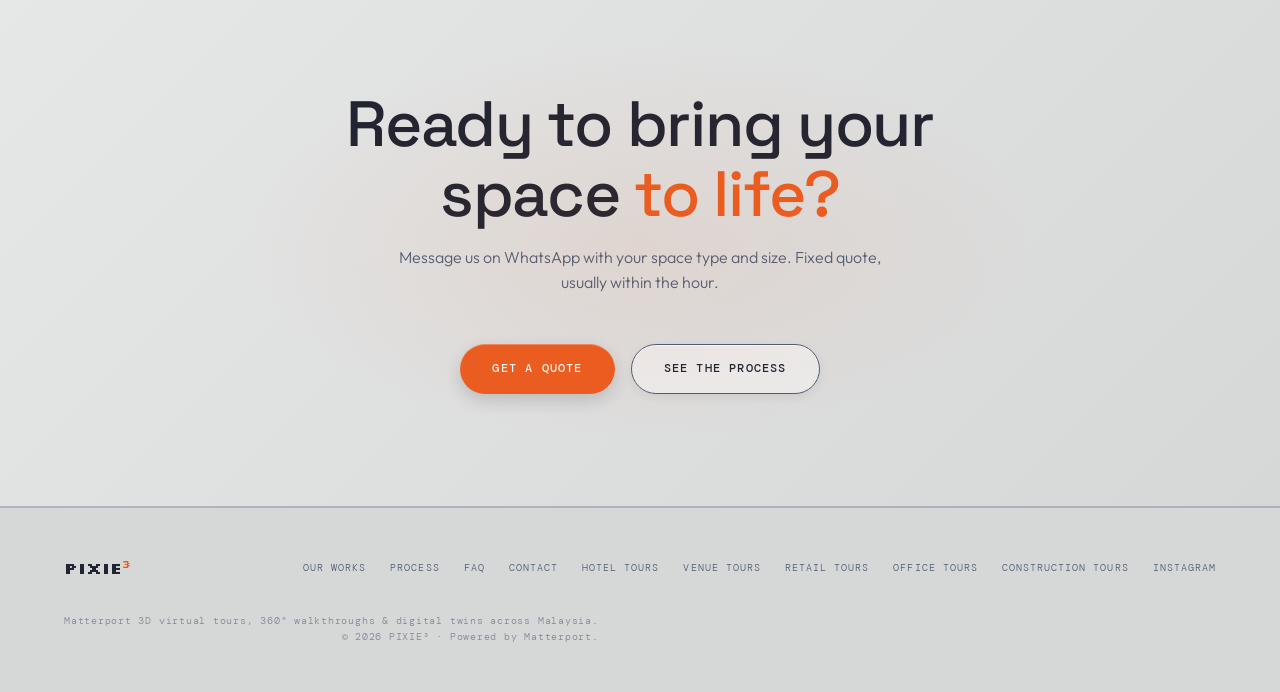
==== commit b07ab8bb: "Add files via upload" ====
--- a/index.html
+++ b/index.html
@@ -3,14 +3,16 @@
 <head>
   <meta charset="UTF-8" />
   <meta name="viewport" content="width=device-width, initial-scale=1.0" />
-  <title>3D Virtual Tour Malaysia — Matterport Scanning for Hotels & Venues | PIXIE³</title>
-  <meta name="description" content="PIXIE³ creates Matterport-powered 3D virtual tours in Malaysia — 360° walkthroughs for hotels, event venues, retail, F&B and corporate spaces in KL and nationwide. Get a fixed quote via WhatsApp." />
+  <title>3D Virtual Tour Malaysia | Matterport Scanning | PIXIE³</title>
+  <meta name="description" content="PIXIE³ creates Matterport-powered 3D virtual tours in Malaysia, 360° walkthroughs for hotels, event venues, retail, F&B and corporate spaces in KL and nationwide. Get a fixed quote via WhatsApp." />
   <meta name="keywords" content="3D virtual tour Malaysia, Matterport Malaysia, virtual tour Kuala Lumpur, hotel virtual tour Malaysia, 360 virtual tour Malaysia, digital twin Malaysia" />
-  <meta property="og:title" content="3D Virtual Tour Malaysia — Matterport Scanning | PIXIE³" />
+  <meta property="og:title" content="3D Virtual Tour Malaysia | Matterport Scanning | PIXIE³" />
   <meta property="og:description" content="Step inside before you step inside. Matterport-powered 3D virtual tours for hotels, venues, retail and corporate spaces across Malaysia." />
   <meta property="og:url" content="https://pixiecube.space/" />
   <meta property="og:image" content="https://pixiecube.space/assets/room-scan.jpg" />
   <meta property="og:type" content="website" />
+  <meta property="og:site_name" content="PIXIE³" />
+  <meta property="og:locale" content="en_MY" />
   <meta name="twitter:card" content="summary_large_image" />
   <link rel="canonical" href="https://pixiecube.space/" />
   <link rel="icon" href="data:image/svg+xml,%3Csvg xmlns='http://www.w3.org/2000/svg' viewBox='0 0 100 100'%3E%3Crect width='100' height='100' fill='%23212431'/%3E%3Crect x='22' y='22' width='56' height='56' fill='%23EA5C1F'/%3E%3C/svg%3E" />
@@ -43,26 +45,29 @@
       { "@type": "Offer", "itemOffered": { "@type": "Service", "name": "Hotel & Resort Virtual Tours", "url": "https://pixiecube.space/hotel-virtual-tour.html" } },
       { "@type": "Offer", "itemOffered": { "@type": "Service", "name": "Event Venue Virtual Tours", "url": "https://pixiecube.space/event-venue-virtual-tour.html" } },
       { "@type": "Offer", "itemOffered": { "@type": "Service", "name": "Retail & F&B Virtual Tours", "url": "https://pixiecube.space/retail-virtual-tour.html" } },
-      { "@type": "Offer", "itemOffered": { "@type": "Service", "name": "Office & Corporate Virtual Tours", "url": "https://pixiecube.space/office-virtual-tour.html" } }
+      { "@type": "Offer", "itemOffered": { "@type": "Service", "name": "Office & Corporate Virtual Tours", "url": "https://pixiecube.space/office-virtual-tour.html" } },
+      { "@type": "Offer", "itemOffered": { "@type": "Service", "name": "Construction Progress Documentation", "url": "https://pixiecube.space/construction-virtual-tour.html" } }
     ]
   }
   </script>
 
   <link rel="preconnect" href="https://fonts.googleapis.com" />
   <link rel="preconnect" href="https://fonts.gstatic.com" crossorigin />
-  <link href="https://fonts.googleapis.com/css2?family=Cormorant+Garamond:ital,wght@0,300;0,400;0,600;1,300;1,400&family=DM+Mono:wght@300;400;500&family=Outfit:wght@300;400;500;600&family=Silkscreen:wght@400;700&display=swap" rel="stylesheet" />
+  <link href="https://fonts.googleapis.com/css2?family=Space+Grotesk:wght@400;500;600;700&family=DM+Mono:wght@300;400;500&family=Outfit:wght@300;400;500;600&family=Silkscreen:wght@400;700&display=swap" rel="stylesheet" />
   <script>(function(){try{var t=localStorage.getItem('pixie-theme');if(!t){t=window.matchMedia&&window.matchMedia('(prefers-color-scheme: dark)').matches?'dark':'light';}document.documentElement.setAttribute('data-theme',t);}catch(e){}})();</script>
   <link rel="stylesheet" href="styles.css" />
 
   <style>
-    /* ── page-specific: landing hero ── */
+    /* ── hero: asymmetric split ── */
     .hero {
-      min-height: 100svh;
-      display: flex;
-      flex-direction: column;
-      justify-content: center;
-      align-items: flex-start;
-      padding: 12vh 5vw 8vh;
+      min-height: 100dvh;
+      display: grid;
+      grid-template-columns: 1.05fr 1fr;
+      align-items: center;
+      gap: 3rem;
+      max-width: 1400px;
+      margin: 0 auto;
+      padding: 6rem 5vw 4rem;
       position: relative;
       overflow: hidden;
     }
@@ -71,18 +76,10 @@
       position: absolute;
       inset: 0;
       background-image:
-        linear-gradient(rgba(234,92,31,0.04) 1px, transparent 1px),
-        linear-gradient(90deg, rgba(234,92,31,0.04) 1px, transparent 1px);
+        linear-gradient(rgba(79,93,117,0.10) 1px, transparent 1px),
+        linear-gradient(90deg, rgba(79,93,117,0.10) 1px, transparent 1px);
       background-size: 80px 80px;
-      mask-image: radial-gradient(ellipse 80% 80% at 60% 40%, black 30%, transparent 100%);
-    }
-    .hero::after {
-      content: '';
-      position: absolute;
-      width: 600px; height: 600px;
-      right: -100px; top: 50%;
-      transform: translateY(-50%);
-      background: radial-gradient(circle, rgba(234,92,31,0.12) 0%, transparent 70%);
+      mask-image: radial-gradient(ellipse 75% 80% at 65% 40%, black 25%, transparent 100%);
       pointer-events: none;
     }
     .hero-eyebrow {
@@ -91,7 +88,7 @@
       letter-spacing: 0.22em;
       text-transform: uppercase;
       color: var(--amber);
-      margin-bottom: 1.5rem;
+      margin-bottom: 1.4rem;
       animation: fadeUp 0.9s 0.1s var(--ease-out-expo) both;
     }
     .cube-icon {
@@ -103,117 +100,204 @@
       vertical-align: middle;
     }
     @keyframes cubeRotate {
-      0%   { transform: rotate(0deg) skew(0deg); }
-      25%  { transform: rotate(90deg) skew(5deg); }
-      50%  { transform: rotate(180deg) skew(0deg); }
-      75%  { transform: rotate(270deg) skew(-5deg); }
-      100% { transform: rotate(360deg) skew(0deg); }
+      0%   { transform: rotate(0deg); }
+      100% { transform: rotate(360deg); }
     }
     .hero-title {
       font-family: var(--ff-display);
-      font-size: clamp(3.2rem, 8vw, 7.5rem);
-      font-weight: 300;
-      line-height: 1.0;
-      letter-spacing: -0.01em;
-      max-width: 12ch;
-      margin-bottom: 0.15em;
+      font-size: clamp(2.6rem, 5.2vw, 4.6rem);
+      font-weight: 600;
+      line-height: 1.02;
+      letter-spacing: -0.03em;
+      margin-bottom: 0.4em;
       position: relative;
       z-index: 2;
     }
-    .hero-title em { font-style: italic; color: var(--amber); }
+    .hero-title em { font-style: normal; color: var(--amber); }
     .hero-title span { display: block; }
     .hero-title .line1 { animation: fadeUp 0.9s 0.25s var(--ease-out-expo) both; }
-    .hero-title .line2 { animation: fadeUp 0.9s 0.38s var(--ease-out-expo) both; }
-    .hero-title .line3 { animation: fadeUp 0.9s 0.5s  var(--ease-out-expo) both; }
+    .hero-title .line2 { animation: fadeUp 0.9s 0.4s var(--ease-out-expo) both; }
     .hero-sub {
-      margin-top: 2rem;
-      max-width: 480px;
+      max-width: 44ch;
       font-size: 1.05rem;
       color: var(--mist);
-      line-height: 1.75;
-      animation: fadeUp 0.9s 0.65s var(--ease-out-expo) both;
+      line-height: 1.7;
+      animation: fadeUp 0.9s 0.55s var(--ease-out-expo) both;
       position: relative;
       z-index: 2;
     }
     .hero-actions {
-      margin-top: 2.5rem;
+      margin-top: 2.2rem;
       display: flex;
       gap: 1rem;
       flex-wrap: wrap;
-      animation: fadeUp 0.9s 0.8s var(--ease-out-expo) both;
+      animation: fadeUp 0.9s 0.7s var(--ease-out-expo) both;
       position: relative;
       z-index: 2;
     }
     .hero-visual {
+      position: relative;
+      z-index: 2;
+      animation: fadeUp 1s 0.5s var(--ease-out-expo) both;
+    }
+    .hero-visual .frame { aspect-ratio: 4/3; }
+    .hero-visual::after {
+      content: '';
       position: absolute;
-      right: 5vw;
-      top: 50%;
+      width: 420px; height: 420px;
+      right: -120px; top: 50%;
       transform: translateY(-50%);
-      width: clamp(280px, 38vw, 560px);
-      aspect-ratio: 4/3;
-      animation: fadeUp 1s 0.6s var(--ease-out-expo) both;
-    }
-    .hero-scroll-hint {
-      position: absolute;
-      bottom: 2.5rem; left: 50%;
-      transform: translateX(-50%);
+      background: radial-gradient(circle, rgba(234,92,31,0.14) 0%, transparent 70%);
+      pointer-events: none;
+      z-index: -1;
+    }
+    .hero-caption {
+      margin-top: 0.9rem;
+      font-family: var(--ff-mono);
+      font-size: 0.62rem;
+      letter-spacing: 0.12em;
+      text-transform: uppercase;
+      color: var(--mist);
+    }
+
+    /* ── live tour ── */
+    .live { background: var(--navy-mid); }
+    .live-head {
+      max-width: 640px;
+      margin-bottom: 2.5rem;
+    }
+    .live-head h2 {
+      font-family: var(--ff-display);
+      font-size: clamp(1.9rem, 3.8vw, 3.2rem);
+      font-weight: 600;
+      letter-spacing: -0.02em;
+      line-height: 1.08;
+      margin-bottom: 1rem;
+    }
+    .live-head h2 em { font-style: normal; color: var(--amber); }
+    .live-head p { color: var(--mist); font-size: 1rem; line-height: 1.7; max-width: 56ch; }
+
+    /* ── who we serve: bento ── */
+    .serve { background: var(--navy); }
+    .serve-title {
+      font-family: var(--ff-display);
+      font-size: clamp(1.9rem, 3.8vw, 3.2rem);
+      font-weight: 600;
+      letter-spacing: -0.02em;
+      line-height: 1.08;
+      max-width: 20ch;
+      margin-bottom: 3rem;
+    }
+    .serve-title strong { font-weight: 600; color: var(--amber); }
+    .bento {
+      display: grid;
+      grid-template-columns: 1.15fr 1fr 1fr;
+      grid-template-rows: auto auto;
+      gap: 1.5px;
+    }
+    .bento-cell {
+      background: var(--navy-card);
+      padding: 2.4rem 2.2rem;
       display: flex;
       flex-direction: column;
-      align-items: center;
-      gap: 0.4rem;
+      justify-content: flex-end;
+      gap: 0.5rem;
+      min-height: 240px;
+      position: relative;
+      overflow: hidden;
+      color: inherit;
+      transition: background 0.3s, transform 0.3s var(--ease-out-expo), box-shadow 0.3s;
+    }
+    .bento-cell:hover { background: var(--navy-edge); transform: translateY(-3px); box-shadow: 0 12px 28px rgba(33,36,49,0.14); }
+    .bento-cell::after {
+      content: '';
+      position: absolute;
+      top: 0; left: 0;
+      width: 2px; height: 0;
+      background: var(--amber);
+      transition: height 0.4s var(--ease-out-expo);
+      z-index: 3;
+    }
+    .bento-cell:hover::after { height: 100%; }
+    .bento-hotels { grid-row: 1 / 3; min-height: 480px; }
+    .bento-img {
+      position: absolute;
+      inset: 0;
+      z-index: 0;
+    }
+    .bento-img img {
+      width: 100%; height: 100%;
+      object-fit: cover;
+      transition: transform 0.8s var(--ease-out-expo);
+    }
+    .bento-cell:hover .bento-img img { transform: scale(1.05); }
+    .bento-img::after {
+      content: '';
+      position: absolute;
+      inset: 0;
+      background: linear-gradient(to top, rgba(33,36,49,0.92) 12%, rgba(33,36,49,0.25) 60%, rgba(33,36,49,0.05) 100%);
+    }
+    .bento-cell > .bento-body { position: relative; z-index: 2; display: flex; flex-direction: column; gap: 0.5rem; }
+    .bento-img ~ .bento-body .bento-name { color: #F5F5F5; }
+    .bento-img ~ .bento-body .bento-line { color: #D6D7D7; }
+    .bento-name {
+      font-family: var(--ff-display);
+      font-size: 1.45rem;
+      font-weight: 600;
+      letter-spacing: -0.01em;
+      color: var(--white);
+    }
+    .bento-line {
+      font-size: 0.9rem;
+      color: var(--mist);
+      line-height: 1.6;
+      max-width: 46ch;
+    }
+    .bento-go {
+      margin-top: 0.8rem;
       font-family: var(--ff-mono);
-      font-size: 0.6rem;
-      letter-spacing: 0.15em;
-      text-transform: uppercase;
-      color: var(--mist);
-      animation: fadeUp 0.9s 1.2s var(--ease-out-expo) both;
-    }
-    .scroll-line {
-      width: 1px;
-      height: 48px;
-      background: linear-gradient(to bottom, var(--amber), transparent);
-      animation: scrollPulse 2s 1.5s ease-in-out infinite;
-    }
-    @keyframes scrollPulse {
-      0%, 100% { opacity: 0.4; transform: scaleY(1); }
-      50%       { opacity: 1;   transform: scaleY(0.6); }
-    }
-
-    /* teaser strip */
-    .teaser { background: var(--navy-mid); }
-    .teaser-grid {
-      display: grid;
-      grid-template-columns: 1.1fr 1fr;
-      gap: 4rem;
-      align-items: center;
-    }
-    .teaser-copy .display-title { font-size: clamp(1.8rem, 3.5vw, 3rem); margin-bottom: 1.4rem; }
-    .teaser-copy p { color: var(--mist); font-size: 0.95rem; line-height: 1.8; margin-bottom: 2rem; }
-    .teaser-visual { aspect-ratio: 16/10; }
-
-    .serve { background: var(--navy); }
-    .serve-title {
-      font-size: clamp(2rem, 4vw, 3.5rem);
-      max-width: 22ch;
-      margin-bottom: 3.5rem;
-    }
-    a.card { color: inherit; text-decoration: none; display: block; }
-    .card-more {
-      display: inline-block;
-      margin-top: 1rem;
-      font-family: var(--ff-mono);
-      font-size: 0.62rem;
-      letter-spacing: 0.15em;
+      font-size: 0.64rem;
+      letter-spacing: 0.14em;
       text-transform: uppercase;
       color: var(--amber);
     }
 
-    @media (max-width: 900px) {
-      .hero-visual { display: none; }
-      .teaser-grid { grid-template-columns: 1fr; gap: 2.5rem; }
-    }
-    @media (max-width: 600px) {
-      .hero-title { font-size: 3rem; }
+    /* ── numbers strip ── */
+    .numbers { background: var(--navy-mid); }
+    .numbers-title {
+      font-family: var(--ff-display);
+      font-size: clamp(1.7rem, 3.2vw, 2.6rem);
+      font-weight: 600;
+      letter-spacing: -0.02em;
+      margin-bottom: 2.8rem;
+    }
+    .numbers-title em { font-style: normal; color: var(--amber); }
+    .numbers-row {
+      display: grid;
+      grid-template-columns: repeat(auto-fit, minmax(190px, 1fr));
+      gap: 2rem;
+    }
+    .num {
+      border-left: 2px solid var(--amber);
+      padding-left: 1.2rem;
+      transition: transform 0.3s var(--ease-out-expo);
+    }
+    .num:hover { transform: translateX(4px); }
+    .num-val {
+      font-family: var(--ff-display);
+      font-size: 2.6rem;
+      font-weight: 700;
+      letter-spacing: -0.02em;
+      color: var(--amber);
+      line-height: 1;
+    }
+    .num-label { font-size: 0.88rem; color: var(--mist); margin-top: 0.5rem; }
+
+    @media (max-width: 980px) {
+      .hero { grid-template-columns: 1fr; padding-top: 7rem; min-height: auto; gap: 2.5rem; }
+      .bento { grid-template-columns: 1fr; }
+      .bento-hotels { grid-row: auto; min-height: 320px; }
+      .bento-corporate { grid-column: auto; }
     }
   </style>
 </head>
@@ -234,97 +318,124 @@
   </nav>
 
   <!-- HERO -->
-  <section class="hero" aria-label="Hero">
-    <p class="hero-eyebrow"><span class="cube-icon" aria-hidden="true"></span>Matterport-Powered · Malaysia</p>
-    <h1 class="hero-title">
-      <span class="line1">Step inside</span>
-      <span class="line2">before you</span>
-      <span class="line3"><em>step inside.</em></span>
-    </h1>
-    <p class="hero-sub">
-      PIXIE³ creates Matterport-powered <strong>3D virtual tours in Malaysia</strong> — immersive 360° walkthroughs for hotels, event venues, retail and corporate spaces, so your guests and clients can explore before they ever arrive.
-    </p>
-    <div class="hero-actions">
-      <a href="works.html" class="btn-primary">Explore a Live Tour →</a>
-      <a href="process.html" class="btn-ghost">See How It Works</a>
+  <header class="hero" aria-label="Intro">
+    <div>
+      <p class="hero-eyebrow"><span class="cube3d-wrap" aria-hidden="true"><span class="cube3d"><i></i><i></i><i></i><i></i><i></i><i></i></span></span>Matterport-Powered · Malaysia</p>
+      <h1 class="hero-title">
+        <span class="line1">Step inside,</span>
+        <span class="line2">before you <em>step inside.</em></span>
+      </h1>
+      <p class="hero-sub">
+        Matterport 3D virtual tours for hotels, venues, retail and offices across Malaysia. Explore any space before arriving.
+      </p>
+      <div class="hero-actions">
+        <a href="#live-tour" class="btn-primary">Explore a live tour</a>
+        <a href="contact.html" class="btn-ghost">Get a quote</a>
+      </div>
     </div>
 
     <div class="hero-visual">
-      <div class="frame">
+      <div class="frame" data-tilt>
         <span class="corner tl" aria-hidden="true"></span>
         <img src="assets/room-scan.jpg" alt="Matterport 3D virtual tour scan of a hotel room in Kuala Lumpur, Malaysia with skyline view" loading="eager" />
         <span class="corner br" aria-hidden="true"></span>
-        <span class="badge">Live scan · KL</span>
-      </div>
-    </div>
-
-    <div class="hero-scroll-hint" aria-hidden="true">
-      <div class="scroll-line"></div>
-      <span>scroll</span>
+      </div>
+      <p class="hero-caption">Captured by our team in Kuala Lumpur</p>
+    </div>
+  </header>
+
+  <!-- LIVE TOUR -->
+  <section class="live" id="live-tour" aria-labelledby="live-heading">
+    <div class="section-inner">
+      <div class="live-head reveal">
+        <h2 id="live-heading">Walk through a <em>real scan.</em></h2>
+        <p>This is a live tour of a Kuala Lumpur hotel suite. Click the floor to move, drag to look around, and press the cube icon for the dollhouse view.</p>
+      </div>
+      <div class="tour-embed reveal">
+        <iframe
+          src="https://my.matterport.com/show/?m=xfwzKX1QRWc"
+          allow="autoplay; fullscreen; web-share; xr-spatial-tracking;"
+          allowfullscreen
+          loading="lazy"
+          title="PIXIE³ Matterport 3D virtual tour, hotel suite, Kuala Lumpur">
+        </iframe>
+      </div>
     </div>
   </section>
 
-  <!-- DOLLHOUSE TEASER -->
-  <section class="teaser" aria-labelledby="teaser-heading">
-    <div class="section-inner">
-      <div class="teaser-grid">
-        <div class="teaser-copy reveal">
-          <p class="eyebrow">The dollhouse view</p>
-          <h2 class="display-title" id="teaser-heading">Your entire space. <em>One glance.</em></h2>
-          <p>
-            Every PIXIE³ tour includes Matterport's signature dollhouse view — a complete 3D model (digital twin) of your property that visitors can spin, explore and walk through room by room. It's the moment that makes people say <em>wow</em>.
-          </p>
-          <a href="works.html" class="btn-ghost">See It In Action →</a>
-        </div>
-        <div class="frame teaser-visual reveal">
-          <span class="corner tl" aria-hidden="true"></span>
-          <img src="assets/dollhouse.jpg" alt="Matterport dollhouse view — 3D digital twin of a scanned hotel suite in Malaysia" loading="lazy" />
-          <span class="corner br" aria-hidden="true"></span>
-          <span class="badge">Dollhouse view</span>
-        </div>
-      </div>
-    </div>
-  </section>
-
-  <!-- WHO WE SERVE -->
+  <!-- WHO WE SERVE: BENTO -->
   <section class="serve" id="serve" aria-labelledby="serve-heading">
     <div class="section-inner">
-      <p class="eyebrow reveal">Who we serve</p>
-      <h2 class="display-title serve-title reveal" id="serve-heading">Built for spaces that <strong>deserve to be explored.</strong></h2>
-      <div class="card-grid" role="list">
-
-        <a class="card reveal" role="listitem" href="hotel-virtual-tour.html">
-          <div class="card-num">01</div>
-          <span class="card-icon" aria-hidden="true">🏨</span>
-          <div class="card-title">Hotels &amp; Resorts</div>
-          <p class="card-line">Let guests tour your rooms, lobbies and amenities before they book — and convert sales before site visits.</p>
-          <span class="card-more">Hotel virtual tours →</span>
+      <h2 class="serve-title reveal" id="serve-heading">Built for spaces that <strong>deserve to be explored.</strong></h2>
+      <div class="bento">
+
+        <a data-tilt class="bento-cell bento-hotels reveal" href="hotel-virtual-tour.html">
+          <span class="bento-img" aria-hidden="true"><img src="assets/room-scan.jpg" alt="" loading="lazy" /></span>
+          <span class="bento-body">
+            <span class="bento-name">Hotels &amp; Resorts</span>
+            <span class="bento-line">Guests tour rooms, lobbies and amenities before they book. Confidence converts.</span>
+            <span class="bento-go">Hotel virtual tours →</span>
+          </span>
         </a>
 
-        <a class="card reveal" role="listitem" href="event-venue-virtual-tour.html">
-          <div class="card-num">02</div>
-          <span class="card-icon" aria-hidden="true">🎪</span>
-          <div class="card-title">Event Venues</div>
-          <p class="card-line">Give planners a photorealistic walkthrough so they can visualise seating, flow and setups — without a site visit.</p>
-          <span class="card-more">Venue virtual tours →</span>
+        <a data-tilt class="bento-cell reveal" href="event-venue-virtual-tour.html">
+          <span class="bento-body">
+            <span class="bento-name">Event Venues</span>
+            <span class="bento-line">Planners walk your ballroom remotely, with real measurements built in.</span>
+            <span class="bento-go">Venue virtual tours →</span>
+          </span>
         </a>
 
-        <a class="card reveal" role="listitem" href="retail-virtual-tour.html">
-          <div class="card-num">03</div>
-          <span class="card-icon" aria-hidden="true">🛍</span>
-          <div class="card-title">Retail &amp; F&amp;B</div>
-          <p class="card-line">Bring foot traffic online — show your atmosphere, layout and brand story to customers before they walk through the door.</p>
-          <span class="card-more">Retail virtual tours →</span>
+        <a data-tilt class="bento-cell reveal" href="retail-virtual-tour.html">
+          <span class="bento-body">
+            <span class="bento-name">Retail &amp; F&amp;B</span>
+            <span class="bento-line">Show your atmosphere online and turn browsers into walk-ins.</span>
+            <span class="bento-go">Retail virtual tours →</span>
+          </span>
         </a>
 
-        <a class="card reveal" role="listitem" href="office-virtual-tour.html">
-          <div class="card-num">04</div>
-          <span class="card-icon" aria-hidden="true">🏢</span>
-          <div class="card-title">Corporate Spaces</div>
-          <p class="card-line">Digitise your office, showroom or facility for virtual onboarding, remote tours and always-on presentations.</p>
-          <span class="card-more">Office virtual tours →</span>
+        <a data-tilt class="bento-cell reveal" href="office-virtual-tour.html">
+          <span class="bento-body">
+            <span class="bento-name">Corporate &amp; Showrooms</span>
+            <span class="bento-line">A digital twin of your facility for remote clients, recruits and tenants.</span>
+            <span class="bento-go">Office virtual tours →</span>
+          </span>
         </a>
 
+        <a data-tilt class="bento-cell reveal" href="construction-virtual-tour.html">
+          <span class="bento-img" aria-hidden="true"><img src="assets/dollhouse.jpg" alt="" loading="lazy" /></span>
+          <span class="bento-body">
+            <span class="bento-name">Construction Sites</span>
+            <span class="bento-line">Dated progress scans, remote inspections and as-built records for project teams.</span>
+            <span class="bento-go">Construction tours →</span>
+          </span>
+        </a>
+
+      </div>
+    </div>
+  </section>
+
+  <!-- NUMBERS -->
+  <section class="numbers" aria-labelledby="numbers-heading">
+    <div class="section-inner">
+      <h2 class="numbers-title reveal" id="numbers-heading">Fast on site. <em>Faster online.</em></h2>
+      <div class="numbers-row">
+        <div class="num reveal">
+          <div class="num-val">2-4h</div>
+          <div class="num-label">On-site scan time for most spaces</div>
+        </div>
+        <div class="num reveal">
+          <div class="num-val">48h</div>
+          <div class="num-label">Typical turnaround to a live link</div>
+        </div>
+        <div class="num reveal">
+          <div class="num-val">4K</div>
+          <div class="num-label">Capture resolution, every angle</div>
+        </div>
+        <div class="num reveal">
+          <div class="num-val">1</div>
+          <div class="num-label">Shareable link for web, Google and socials</div>
+        </div>
       </div>
     </div>
   </section>
@@ -332,12 +443,11 @@
   <!-- CTA BAND -->
   <section class="cta-band" aria-labelledby="cta-heading">
     <div class="section-inner">
-      <p class="eyebrow" style="justify-content:center;">Ready when you are</p>
       <h2 class="cta-title" id="cta-heading">Ready to bring your space <em>to life?</em></h2>
-      <p class="cta-sub">Drop us a WhatsApp — we'll get back to you fast. No forms, no waiting, no nonsense. Just a conversation about your space.</p>
+      <p class="cta-sub">Message us on WhatsApp with your space type and size. Fixed quote, usually within the hour.</p>
       <div class="cta-actions">
-        <a href="contact.html" class="btn-primary">Contact Us →</a>
-        <a href="works.html" class="btn-ghost">View Our Works</a>
+        <a href="contact.html" class="btn-primary">Get a quote</a>
+        <a href="process.html" class="btn-ghost">See the process</a>
       </div>
     </div>
   </section>
@@ -355,11 +465,12 @@
         <li><a href="event-venue-virtual-tour.html">Venue Tours</a></li>
         <li><a href="retail-virtual-tour.html">Retail Tours</a></li>
         <li><a href="office-virtual-tour.html">Office Tours</a></li>
+        <li><a href="construction-virtual-tour.html">Construction Tours</a></li>
         <li><a href="https://instagram.com/pixiecube.space" target="_blank" rel="noopener">Instagram</a></li>
       </ul>
       <div class="footer-legal">
-        © 2026 PIXIE³. Malaysia.<br>
-        Powered by Matterport.
+        Matterport 3D virtual tours, 360° walkthroughs &amp; digital twins across Malaysia.<br>
+        © 2026 PIXIE³ · Powered by Matterport.
       </div>
     </div>
   </footer>
--- a/styles.css
+++ b/styles.css
@@ -17,7 +17,7 @@
   --mist:      #4F5D75;   /* secondary text */
   --white:     #212431;   /* headings (dark on light) */
 
-  --ff-display: 'Cormorant Garamond', Georgia, serif;
+  --ff-display: 'Space Grotesk', 'Outfit', sans-serif;
   --ff-mono:    'DM Mono', 'Courier New', monospace;
   --ff-body:    'Outfit', sans-serif;
   --ff-pixel:   'Silkscreen', monospace;
@@ -234,8 +234,9 @@
   font-weight: 300;
   line-height: 1.12;
 }
-.display-title em { font-style: italic; color: var(--amber); }
-.display-title strong { font-weight: 600; font-style: italic; color: var(--amber); }
+/* Space Grotesk has no italics: emphasis = color + weight, not faux-italic */
+.display-title em { font-style: normal; color: var(--amber); }
+.display-title strong { font-weight: 600; font-style: normal; color: var(--amber); }
 
 /* scroll-reveal */
 .reveal {
@@ -265,13 +266,14 @@
 }
 .page-hero h1 {
   font-family: var(--ff-display);
-  font-size: clamp(2.8rem, 6.5vw, 5.5rem);
-  font-weight: 300;
+  font-size: clamp(2.4rem, 5.5vw, 4.5rem);
+  font-weight: 500;
   line-height: 1.05;
-  max-width: 16ch;
+  letter-spacing: -0.02em;
+  max-width: 18ch;
   animation: fadeUp 0.9s 0.15s var(--ease-out-expo) both;
 }
-.page-hero h1 em { font-style: italic; color: var(--amber); }
+.page-hero h1 em { font-style: normal; color: var(--amber); }
 .page-hero .lede {
   margin-top: 1.8rem;
   max-width: 560px;
@@ -482,13 +484,14 @@
 }
 .cta-title {
   font-family: var(--ff-display);
-  font-size: clamp(2.4rem, 5.5vw, 5rem);
-  font-weight: 300;
-  line-height: 1.1;
+  font-size: clamp(2.2rem, 5vw, 4.2rem);
+  font-weight: 500;
+  line-height: 1.08;
+  letter-spacing: -0.02em;
   max-width: 18ch;
   margin-bottom: 1rem;
 }
-.cta-title em { font-style: italic; color: var(--amber); }
+.cta-title em { font-style: normal; color: var(--amber); }
 .cta-sub {
   color: var(--mist);
   font-size: 1rem;
@@ -581,3 +584,55 @@
   html[data-theme="dark"] .nav-links li { border-bottom: 1px solid rgba(255,255,255,0.05); }
   .theme-toggle { margin-left: 0.6rem; }
 }
+
+
+/* ── 3D SYSTEM: tilt, depth reveal, hero cube ────────────────── */
+[data-tilt] {
+  transform-style: preserve-3d;
+  will-change: transform;
+  transition: transform 0.4s var(--ease-out-expo);
+}
+[data-tilt] > * { transform: translateZ(1px); }
+
+@media (prefers-reduced-motion: no-preference) {
+  .reveal {
+    transform: translateY(28px) perspective(900px) rotateX(7deg);
+    transform-origin: center bottom;
+  }
+  .reveal.in { transform: translateY(0) perspective(900px) rotateX(0deg); }
+}
+
+/* hero 3D wireframe cube */
+.cube3d-wrap {
+  display: inline-block;
+  width: 16px; height: 16px;
+  margin-right: 0.75em;
+  vertical-align: -3px;
+  perspective: 120px;
+}
+.cube3d {
+  display: block;
+  position: relative;
+  width: 100%; height: 100%;
+  transform-style: preserve-3d;
+  animation: spin3d 9s linear infinite;
+}
+.cube3d i {
+  position: absolute;
+  inset: 0;
+  background: rgba(234,92,31,0.28);
+  border: 1px solid var(--amber);
+}
+.cube3d i:nth-child(1) { transform: translateZ(8px); }
+.cube3d i:nth-child(2) { transform: rotateY(180deg) translateZ(8px); }
+.cube3d i:nth-child(3) { transform: rotateY(90deg) translateZ(8px); }
+.cube3d i:nth-child(4) { transform: rotateY(-90deg) translateZ(8px); }
+.cube3d i:nth-child(5) { transform: rotateX(90deg) translateZ(8px); }
+.cube3d i:nth-child(6) { transform: rotateX(-90deg) translateZ(8px); }
+@keyframes spin3d {
+  from { transform: rotateX(-22deg) rotateY(0deg); }
+  to   { transform: rotateX(-22deg) rotateY(360deg); }
+}
+@media (prefers-reduced-motion: reduce) {
+  .cube3d { animation: none; transform: rotateX(-22deg) rotateY(35deg); }
+}
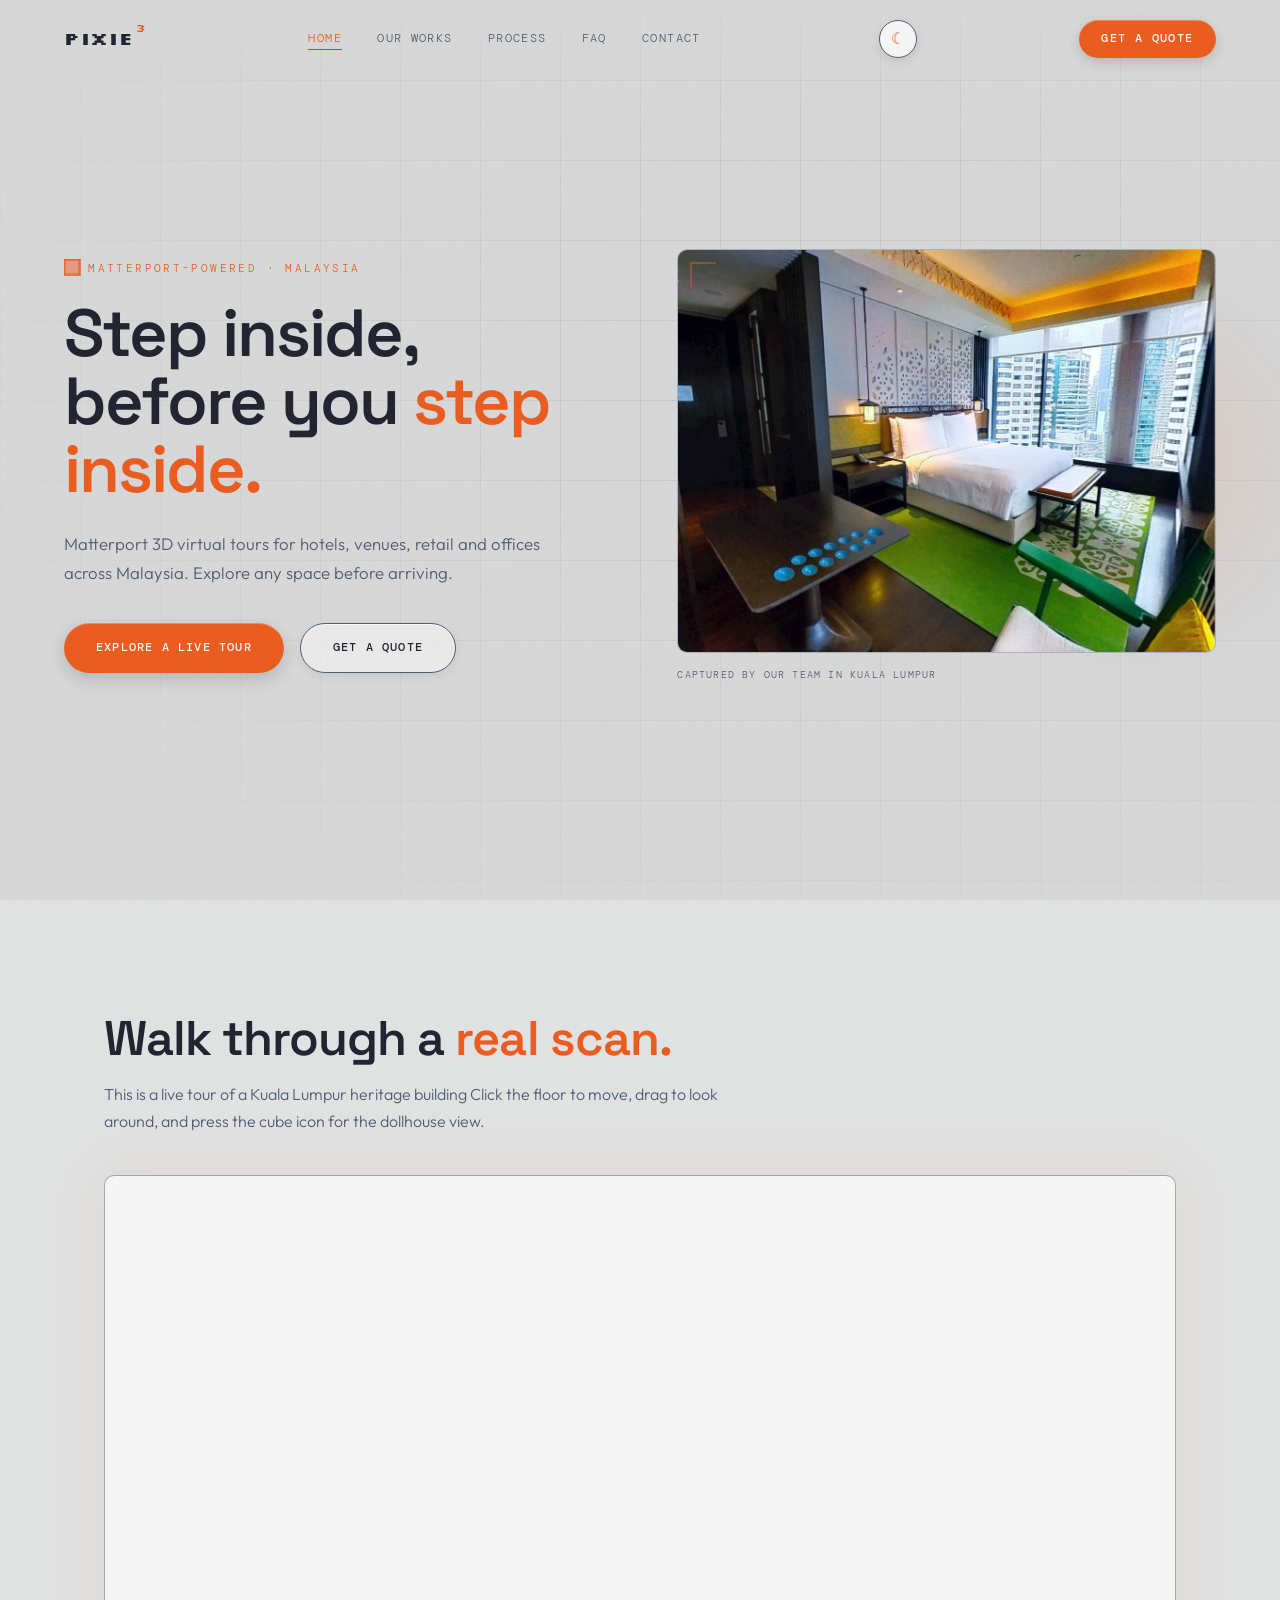
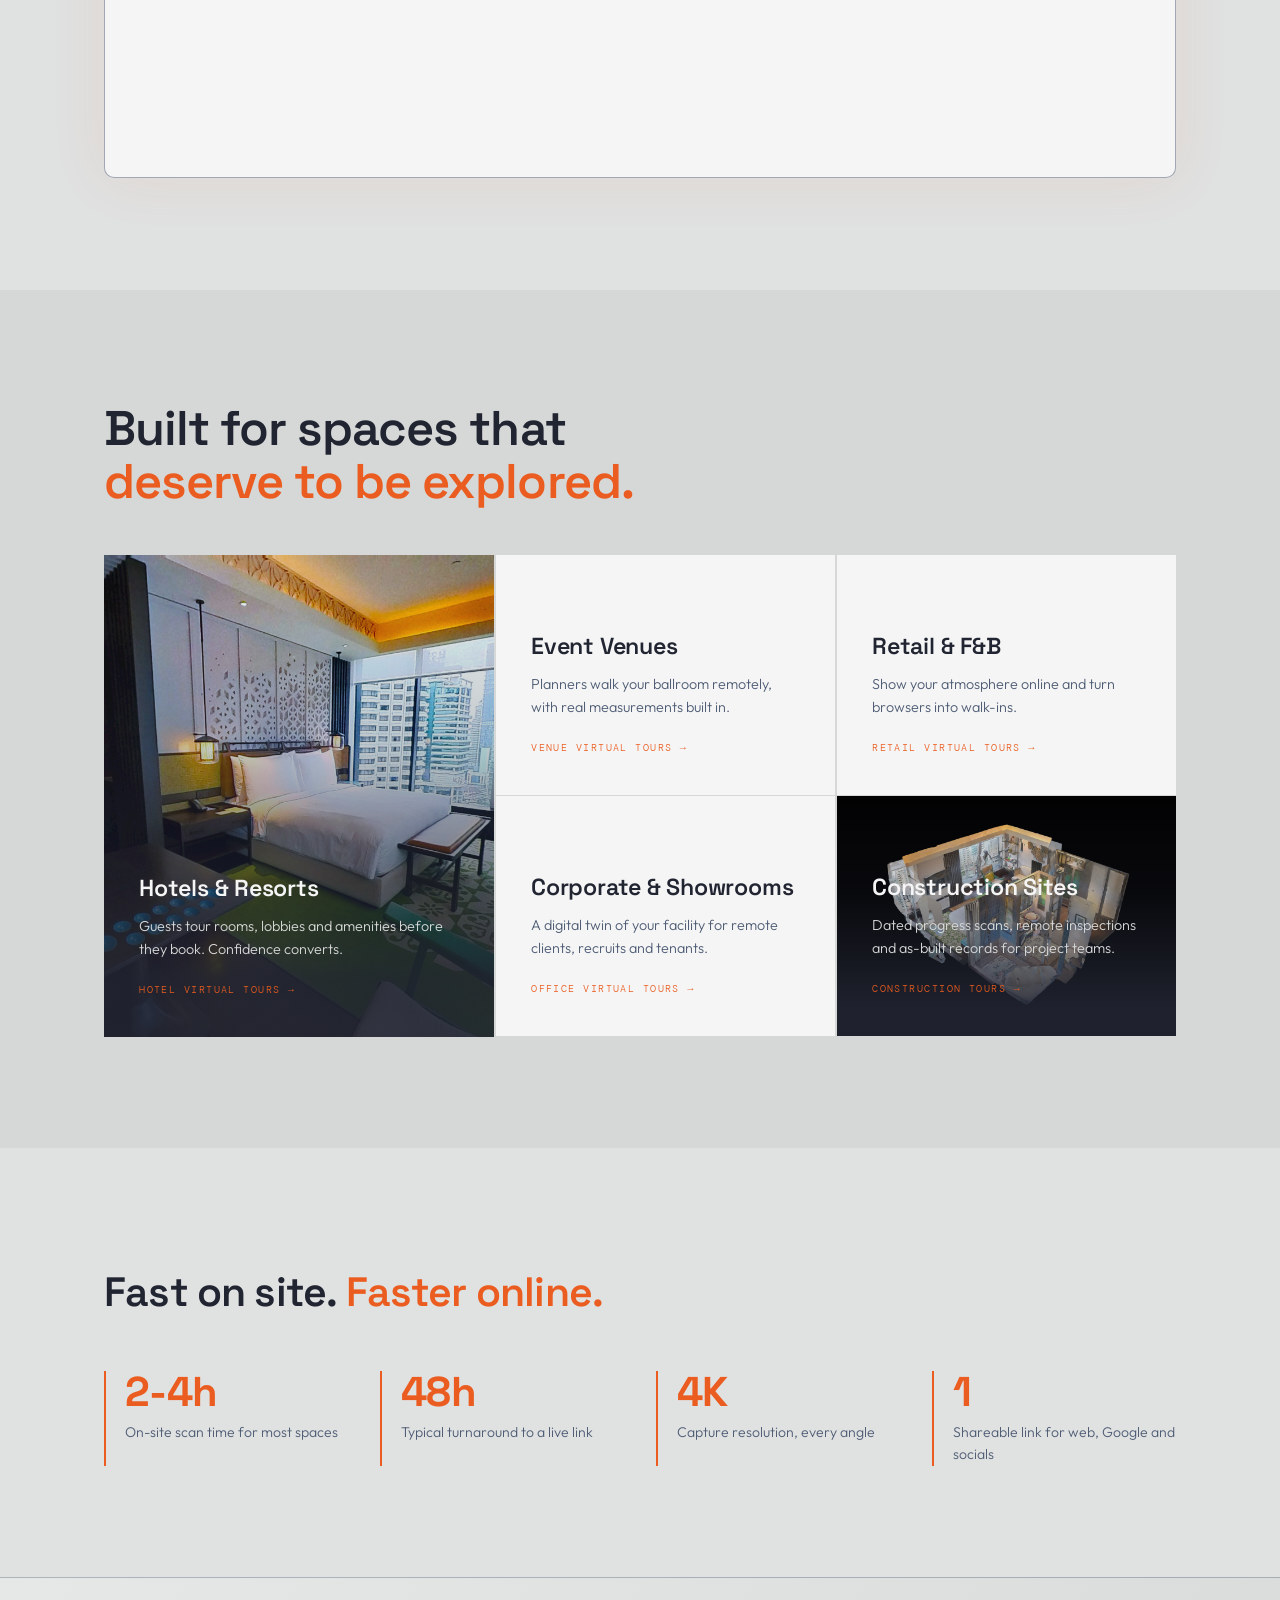
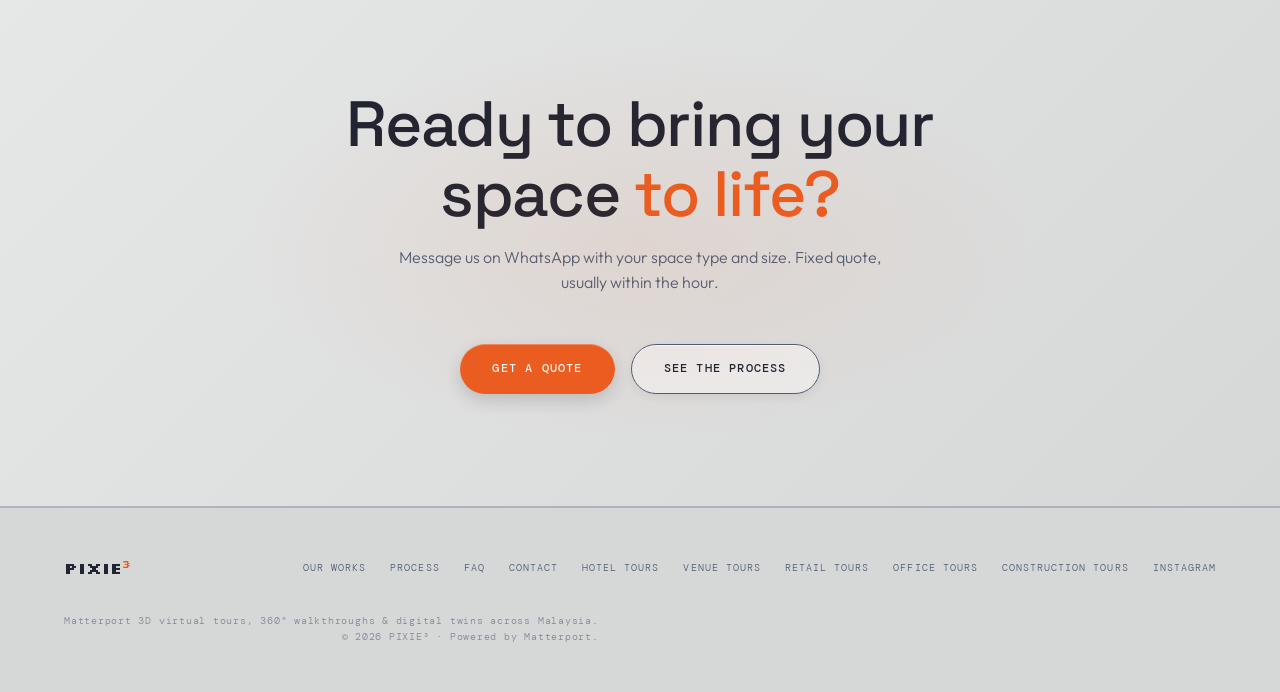
==== commit 16305b96: "Update index.html" ====
--- a/index.html
+++ b/index.html
@@ -8,27 +8,29 @@
   <meta name="keywords" content="3D virtual tour Malaysia, Matterport Malaysia, virtual tour Kuala Lumpur, hotel virtual tour Malaysia, 360 virtual tour Malaysia, digital twin Malaysia" />
   <meta property="og:title" content="3D Virtual Tour Malaysia | Matterport Scanning | PIXIE³" />
   <meta property="og:description" content="Step inside before you step inside. Matterport-powered 3D virtual tours for hotels, venues, retail and corporate spaces across Malaysia." />
-  <meta property="og:url" content="https://pixiecube.space/" />
-  <meta property="og:image" content="https://pixiecube.space/assets/room-scan.jpg" />
+  <meta property="og:url" content="https://pixiecube.my/" />
+  <meta property="og:image" content="https://pixiecube.my/assets/room-scan.jpg" />
   <meta property="og:type" content="website" />
   <meta property="og:site_name" content="PIXIE³" />
   <meta property="og:locale" content="en_MY" />
   <meta name="twitter:card" content="summary_large_image" />
-  <link rel="canonical" href="https://pixiecube.space/" />
-  <link rel="icon" href="data:image/svg+xml,%3Csvg xmlns='http://www.w3.org/2000/svg' viewBox='0 0 100 100'%3E%3Crect width='100' height='100' fill='%23212431'/%3E%3Crect x='22' y='22' width='56' height='56' fill='%23EA5C1F'/%3E%3C/svg%3E" />
+  <link rel="canonical" href="https://pixiecube.my/" />
+  <link rel="icon" href="favicon.svg" type="image/svg+xml" />
+  <link rel="icon" href="favicon.ico" sizes="48x48" />
+  <link rel="apple-touch-icon" href="apple-touch-icon.png" />
 
   <script type="application/ld+json">
   {
     "@context": "https://schema.org",
     "@type": "LocalBusiness",
-    "@id": "https://pixiecube.space/#business",
+    "@id": "https://pixiecube.my/#business",
     "name": "PIXIE³",
     "alternateName": "Pixie Cube",
     "description": "Matterport-powered 3D virtual tour production for hotels, event venues, retail, F&B and corporate spaces across Malaysia.",
-    "url": "https://pixiecube.space/",
-    "email": "hello@pixiecube.space",
+    "url": "https://pixiecube.my/",
+    "email": "hello@pixiecube.my",
     "telephone": "+60145845034",
-    "image": "https://pixiecube.space/assets/room-scan.jpg",
+    "image": "https://pixiecube.my/assets/room-scan.jpg",
     "priceRange": "$$",
     "address": {
       "@type": "PostalAddress",
@@ -42,11 +44,11 @@
     "sameAs": ["https://instagram.com/pixiecube.space"],
     "knowsAbout": ["Matterport 3D scanning", "virtual tours", "digital twins", "360 photography"],
     "makesOffer": [
-      { "@type": "Offer", "itemOffered": { "@type": "Service", "name": "Hotel & Resort Virtual Tours", "url": "https://pixiecube.space/hotel-virtual-tour.html" } },
-      { "@type": "Offer", "itemOffered": { "@type": "Service", "name": "Event Venue Virtual Tours", "url": "https://pixiecube.space/event-venue-virtual-tour.html" } },
-      { "@type": "Offer", "itemOffered": { "@type": "Service", "name": "Retail & F&B Virtual Tours", "url": "https://pixiecube.space/retail-virtual-tour.html" } },
-      { "@type": "Offer", "itemOffered": { "@type": "Service", "name": "Office & Corporate Virtual Tours", "url": "https://pixiecube.space/office-virtual-tour.html" } },
-      { "@type": "Offer", "itemOffered": { "@type": "Service", "name": "Construction Progress Documentation", "url": "https://pixiecube.space/construction-virtual-tour.html" } }
+      { "@type": "Offer", "itemOffered": { "@type": "Service", "name": "Hotel & Resort Virtual Tours", "url": "https://pixiecube.my/hotel-virtual-tour.html" } },
+      { "@type": "Offer", "itemOffered": { "@type": "Service", "name": "Event Venue Virtual Tours", "url": "https://pixiecube.my/event-venue-virtual-tour.html" } },
+      { "@type": "Offer", "itemOffered": { "@type": "Service", "name": "Retail & F&B Virtual Tours", "url": "https://pixiecube.my/retail-virtual-tour.html" } },
+      { "@type": "Offer", "itemOffered": { "@type": "Service", "name": "Office & Corporate Virtual Tours", "url": "https://pixiecube.my/office-virtual-tour.html" } },
+      { "@type": "Offer", "itemOffered": { "@type": "Service", "name": "Construction Progress Documentation", "url": "https://pixiecube.my/construction-virtual-tour.html" } }
     ]
   }
   </script>
@@ -349,7 +351,7 @@
     <div class="section-inner">
       <div class="live-head reveal">
         <h2 id="live-heading">Walk through a <em>real scan.</em></h2>
-        <p>This is a live tour of a Kuala Lumpur hotel suite. Click the floor to move, drag to look around, and press the cube icon for the dollhouse view.</p>
+        <p>This is a live tour of a Kuala Lumpur heritage building Click the floor to move, drag to look around, and press the cube icon for the dollhouse view.</p>
       </div>
       <div class="tour-embed reveal">
         <iframe
@@ -357,7 +359,7 @@
           allow="autoplay; fullscreen; web-share; xr-spatial-tracking;"
           allowfullscreen
           loading="lazy"
-          title="PIXIE³ Matterport 3D virtual tour, hotel suite, Kuala Lumpur">
+          title="PIXIE³ Matterport 3D virtual tour, Kuala Lumpur">
         </iframe>
       </div>
     </div>
